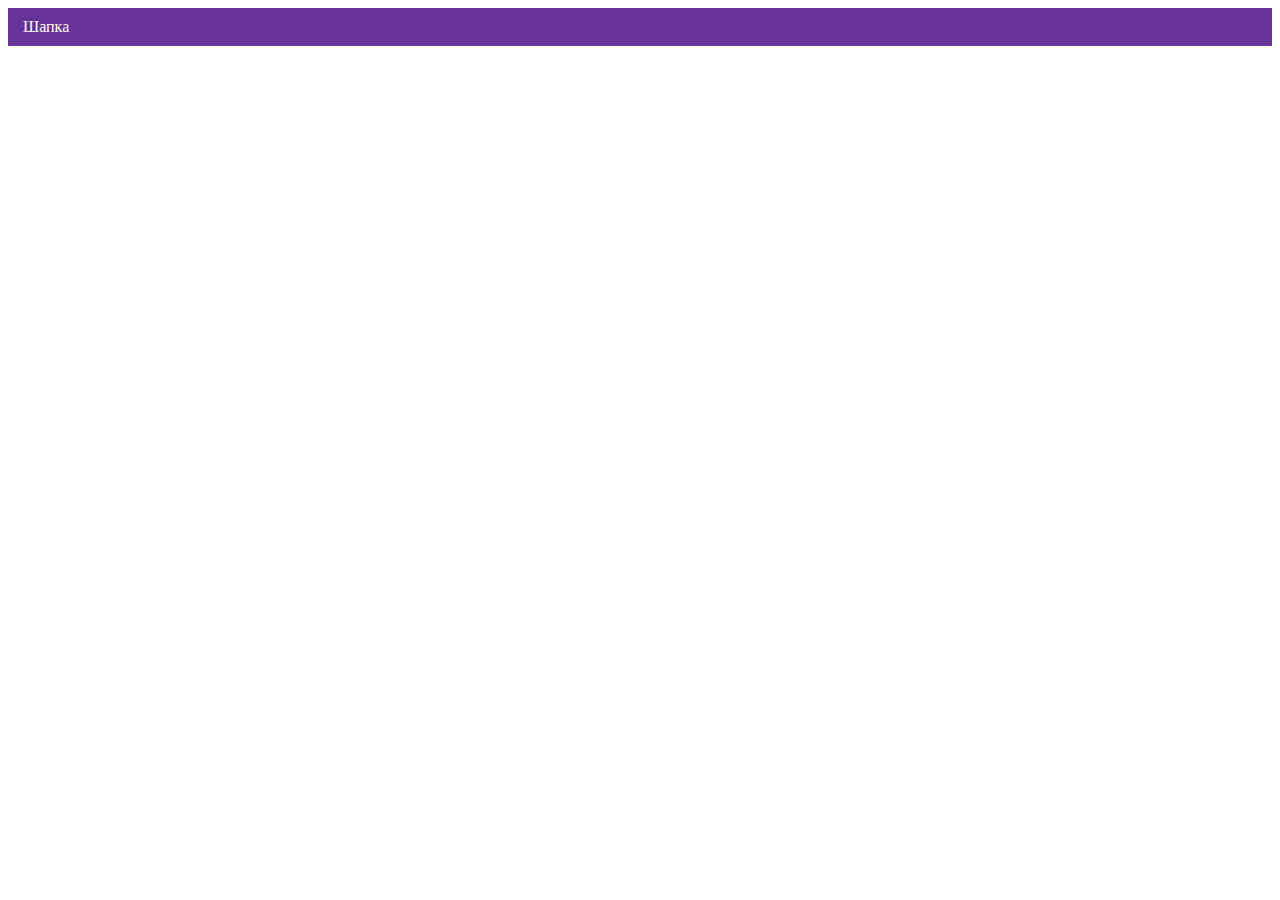
==== index.html @ f2d4b706 "Deploying to gh-pages from @ htmlacademy-adaptive/2558577-cat-energy-32@501cfc424fba551d10714a51630e" ====
<!DOCTYPE html><html class="page" lang="ru"><head><meta charset="UTF-8"><title>Название проекта</title><meta name="viewport" content="width=device-width,initial-scale=1"><link rel="stylesheet" href="styles/styles.css"><script src="scripts/index.js" defer="defer"></script></head><body class="page__body"><header class="header">Шапка</header></body></html>
---- styles/styles.css ----
.header{color:#fff;background-color:#639;padding:10px 15px}
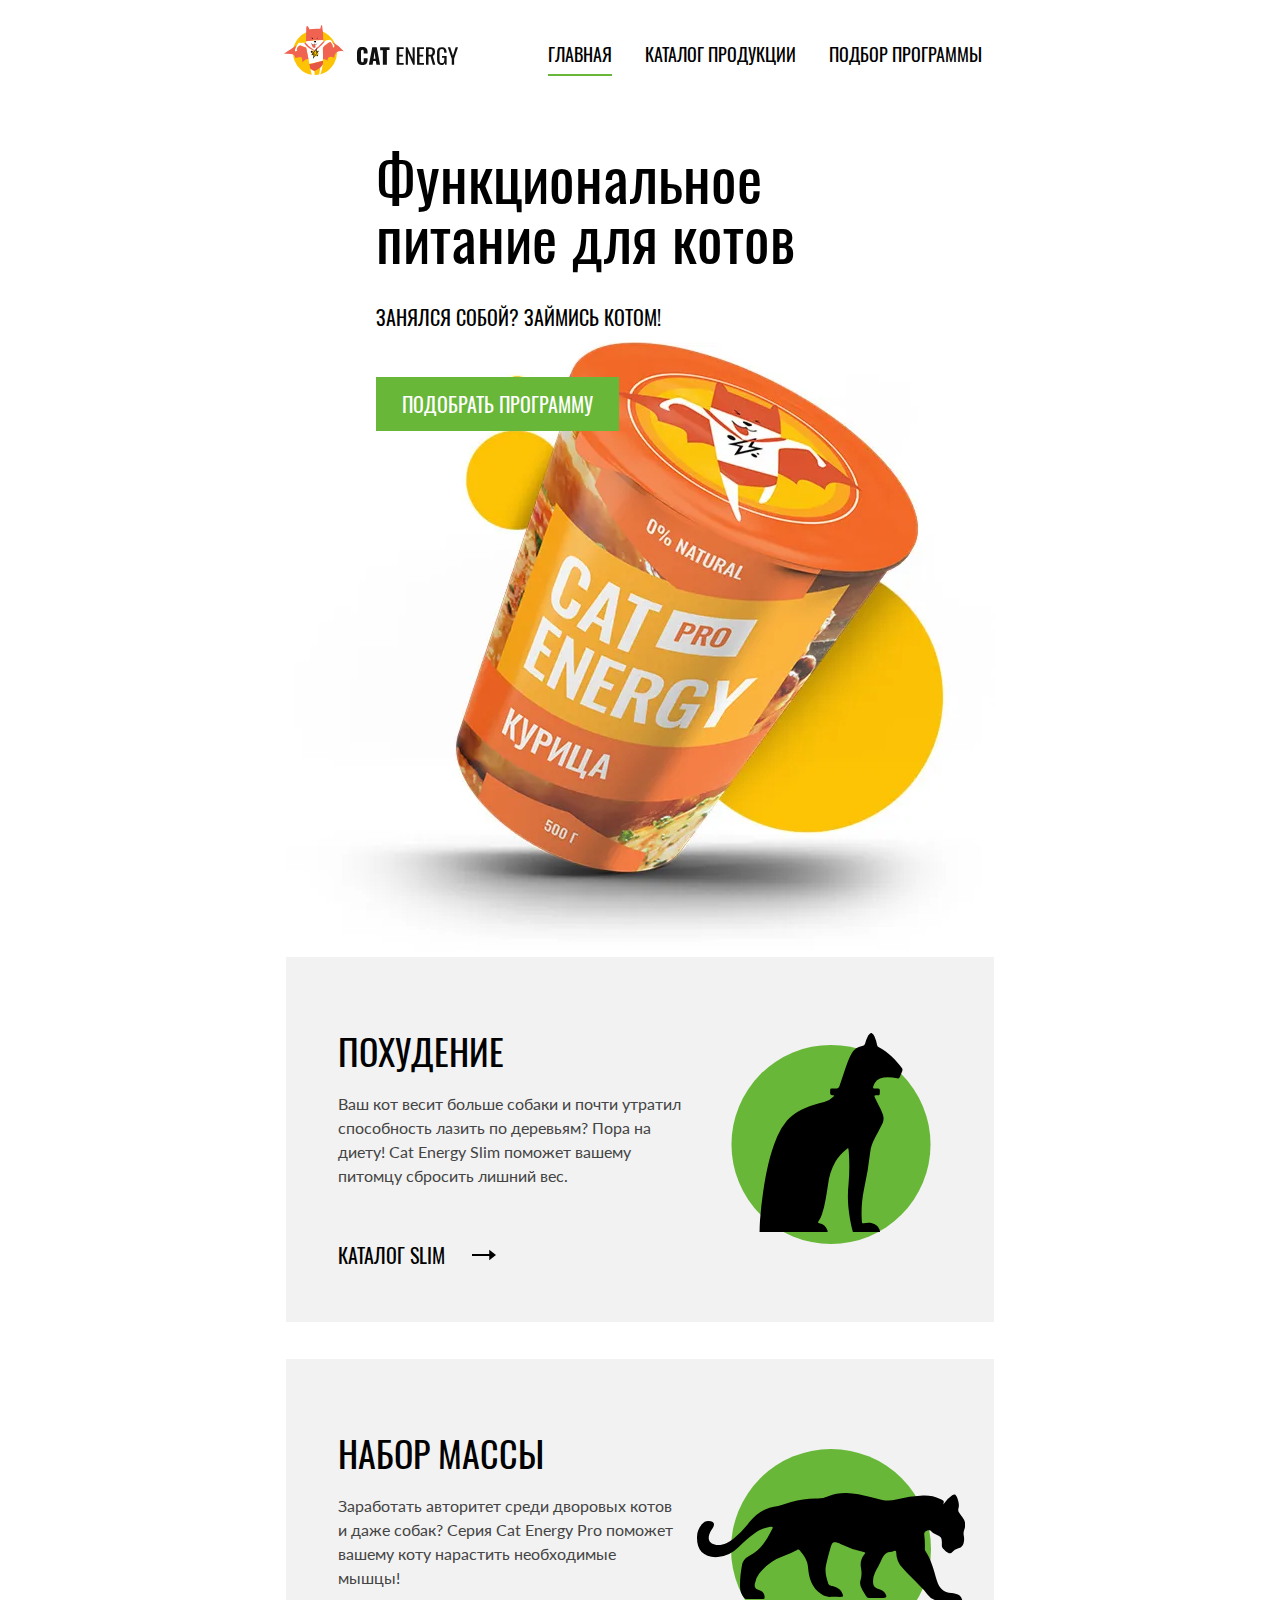
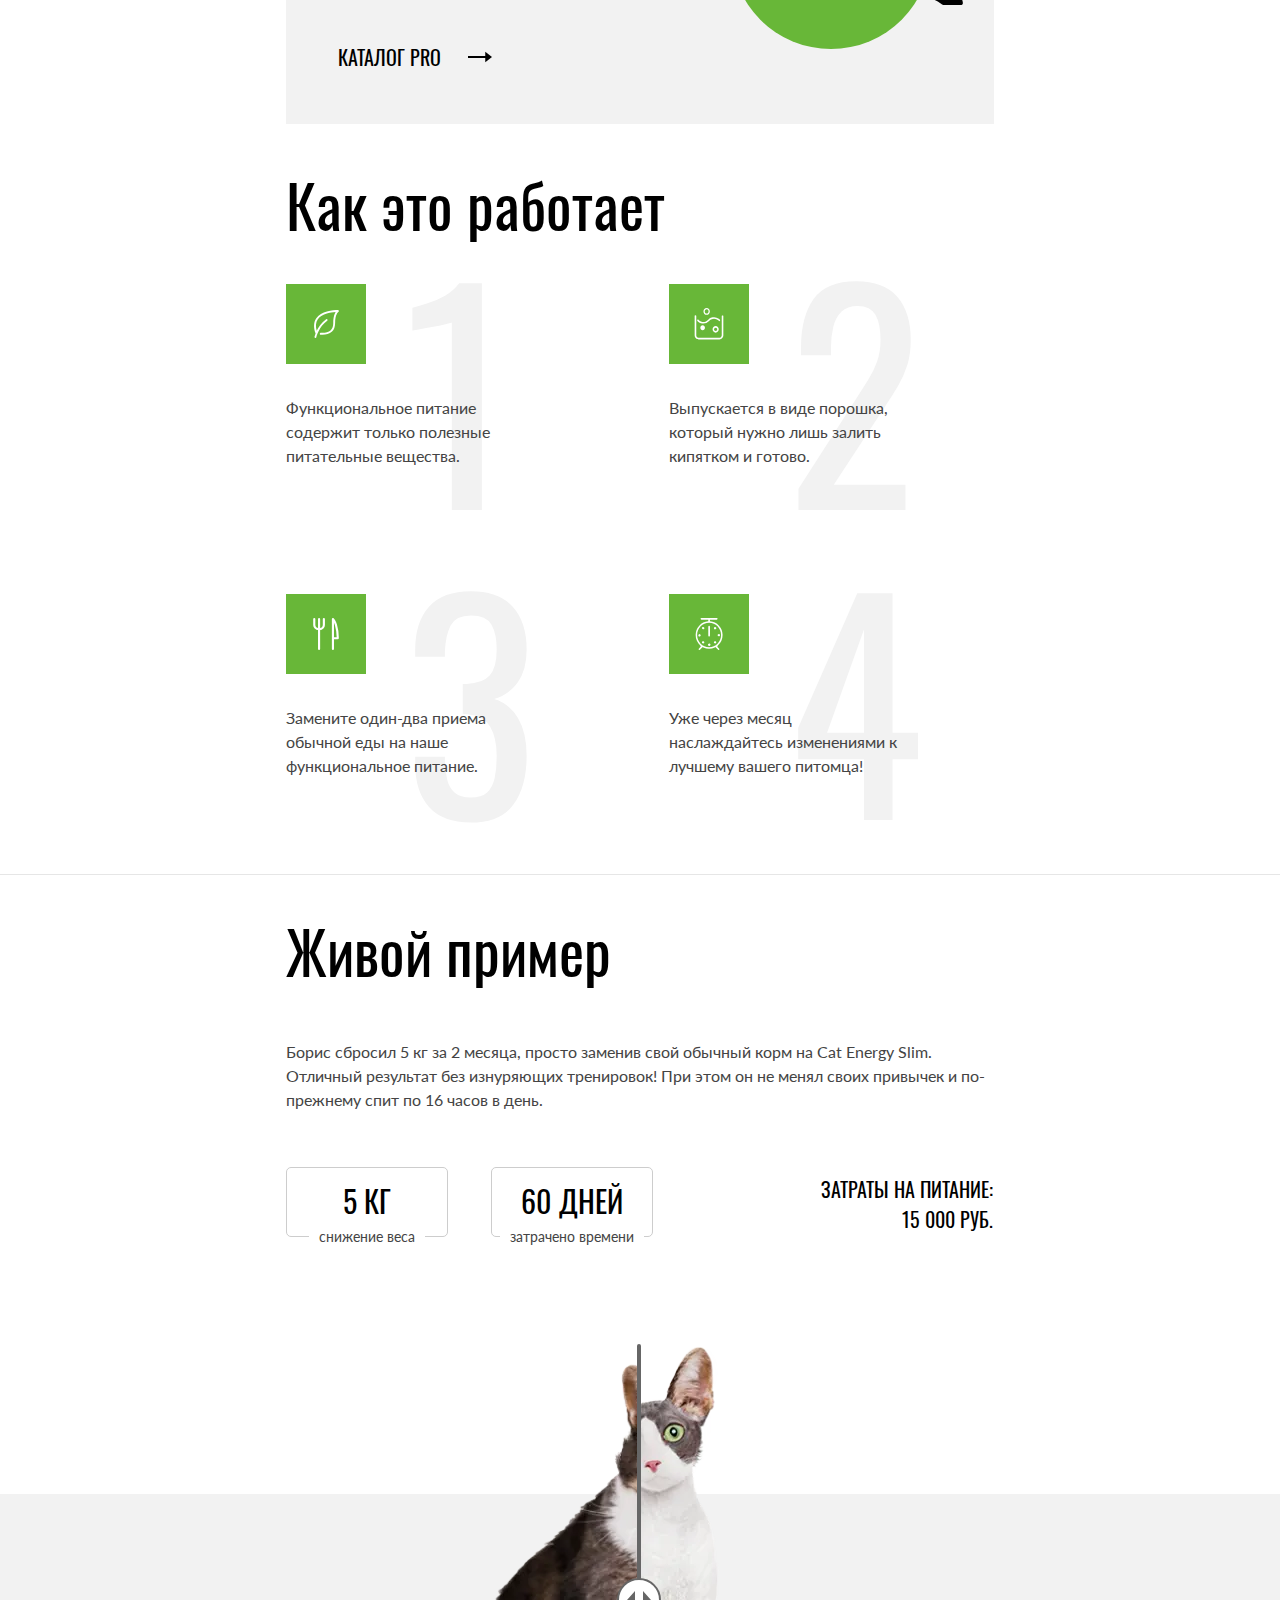
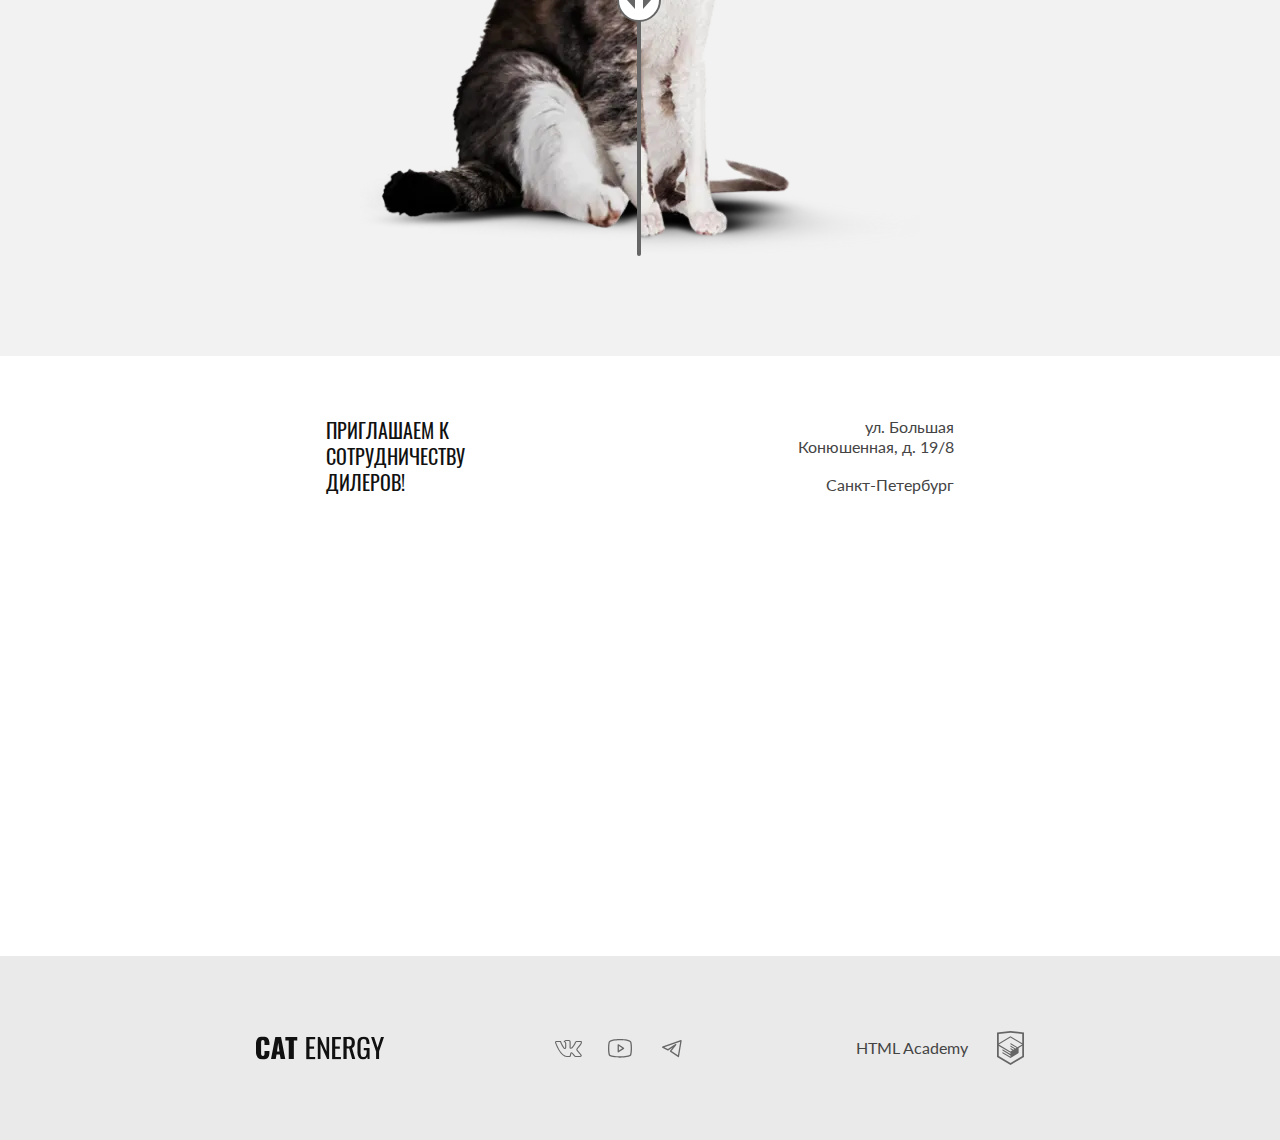
==== commit a4242d03: "Deploying to gh-pages from @ htmlacademy-adaptive/2558577-cat-energy-32@9325c9fb073feae437c8b50fc20b" ====
--- a/index.html
+++ b/index.html
@@ -1 +1 @@
-<!DOCTYPE html><html class="page" lang="ru"><head><meta charset="UTF-8"><title>Название проекта</title><meta name="viewport" content="width=device-width,initial-scale=1"><link rel="stylesheet" href="styles/styles.css"><script src="scripts/index.js" defer="defer"></script></head><body class="page__body"><header class="header">Шапка</header></body></html>+<!DOCTYPE html><html class="page" lang="ru"><head><meta charset="UTF-8"><title>Cat Energy</title><meta name="viewport" content="width=device-width,initial-scale=1"><link rel="icon" href="favicon.ico"><link rel="icon" href="favicons/favicon.svg" type="image/svg+xml"><link rel="apple-touch-icon" href="favicons/favicon-apple.png"><link rel="manifest" href="manifest.webmanifest"><link rel="stylesheet" href="styles/styles.css"><script src="scripts/index.js" defer="defer"></script></head><body class="page__body"><header class="main-header container"><a class="main-header__logo-wrapper" href="index.html"><div class="main-header__logo"><picture><source type="image/svg+xml" media="(min-width: 1440px)" srcset="images/logo-desktop.svg" width="70" height="59"><source type="image/svg+xml" media="(min-width: 768px)" srcset="images/logo-tablet.svg" width="60" height="50"><img class="main-header__logo-image" src="images/logo-mobile.svg" alt="Cat Energy Logo" width="33" height="38"></picture></div><div class="main-header__logo-text-wrapper"><img class="main-header__logo-text" src="images/logo-text.svg" alt="Cat Energy" width="101" height="18"></div></a><nav class="main-nav"><button class="main-nav__toggle" type="button"><span class="visually-hidden">Открыть меню</span></button><ul class="main-nav__list site-list site-list--index"><li class="site-list__item site-list__item--active"><a class="site-list__link" href="index.html">Главная</a></li><li class="site-list__item"><a class="site-list__link" href="catalog.html">Каталог продукции</a></li><li class="site-list__item"><a class="site-list__link" href="#">Подбор программы</a></li></ul></nav></header><main class="main-container"><h1 class="visually-hidden">Магазин "Кэт Энерджи"</h1><section class="hero"><div class="hero__wrapper"><h2 class="hero__title">Функциональное питание для котов</h2><p class="hero__description">Занялся собой? Займись котом!</p><div class="hero__image-wrapper"><picture><source type="image/webp" media="(min-width: 1440px)" srcset="images/hero-desktop@1x.webp, images/hero-desktop@2x.webp 2x" width="552" height="499"><source type="image/webp" media="(min-width: 768px)" srcset="images/hero-tablet@1x.webp, images/hero-tablet@2x.webp 2x" width="709" height="609"><source type="image/webp" srcset="images/hero-mobile@1x.webp, images/hero-mobile@2x.webp 2x" width="280" height="270"><source type="image/png" media="(min-width: 1440px)" srcset="images/hero-desktop@1x.png, images/hero-desktop@2x.png 2x" width="552" height="499"><source type="image/png" media="(min-width: 768px)" srcset="images/hero-tablet@1x.png, images/hero-tablet@2x.png 2x" width="709" height="609"><img class="hero__image" src="images/hero-mobile@1x.png" srcset="images/hero-mobile@2x.png" alt="Cat Energy Can." width="280" height="270"></picture></div><a class="hero__link button button--primary" href="#">Подобрать программу</a></div></section><section class="catalogs"><div class="container"><ul class="catalogs__list"><li class="catalogs__item catalogs__item--slim"><h3 class="catalogs__item-heading">Похудение</h3><p class="catalogs__text">Ваш кот весит больше собаки и почти утратил способность лазить по деревьям? Пора на диету! Cat Energy Slim поможет вашему питомцу сбросить лишний вес.</p><a class="catalogs__link" href="/">Каталог slim</a></li><li class="catalogs__item catalogs__item--pro"><h3 class="catalogs__item-heading">Набор массы</h3><p class="catalogs__text">Заработать авторитет среди дворовых котов и даже собак? Серия Cat Energy Pro поможет вашему коту нарастить необходимые мышцы!</p><a class="catalogs__link" href="/">Каталог pro</a></li></ul></div></section><section class="about container"><h2 class="about__title">Как это работает</h2><ul class="about__list"><li class="about__item about__item--leaf"><p class="about__description">Функциональное питание содержит только полезные питательные вещества.</p></li><li class="about__item about__item--water"><p class="about__description">Выпускается в виде порошка, который нужно лишь залить кипятком и готово.</p></li><li class="about__item about__item--food"><p class="about__description">Замените один-два приема обычной еды на наше функциональное питание.</p></li><li class="about__item about__item--clock"><p class="about__description">Уже через месяц наслаждайтесь изменениями к лучшему вашего питомца!</p></li></ul></section><section class="example"><div class="example__container container"><h2 class="example__heading heading-section">Живой пример</h2><p class="example__description">Борис сбросил 5 кг за 2 месяца, просто заменив свой обычный корм на Cat Energy Slim. Отличный результат без изнуряющих тренировок! При этом он не менял своих привычек и по-прежнему спит по 16 часов в день.</p><dl class="example__list"><div class="example__item"><dt class="example__value">5 кг</dt><dd class="example__params">снижение веса</dd></div><div class="example__item"><dt class="example__value">60 дней</dt><dd class="example__params">затрачено времени</dd></div><div class="example__item example__item--total"><dt class="example__value example__value--total">Затраты на питание:</dt><dd class="example__params example__params--total">15 000 руб.</dd></div></dl><div class="example__slider"><picture><source type="image/webp" media="(min-width: 768px)" srcset="images/example-before-tablet@1x.webp, images/example-before-tablet@2x.webp 2x" width="560" height="512"><source type="image/webp" srcset="images/example-before-mobile@1x.webp, images/example-before-mobile@2x.webp 2x" width="280" height="256"><source type="image/png" media="(min-width: 768px)" srcset="images/example-before-tablet@1x.png, images/example-before-tablet@2x.png 2x" width="560" height="512"><img class="example__slider-image example__slider-image--fat-cat" src="images/example-before-mobile@1x.png" srcset="images/example-before-mobile@2x.png 2x" width="280" height="256" alt="Толстый кот"></picture><picture><source type="image/webp" media="(min-width: 768px)" srcset="images/example-after-tablet@1x.webp, images/example-after-tablet@2x.webp 2x" width="560" height="512"><source type="image/webp" srcset="images/example-after-mobile@1x.webp, images/example-after-mobile@2x.webp 2x" width="280" height="256"><source type="image/png" media="(min-width: 768px)" srcset="images/example-after-tablet@1x.png, images/example-after-tablet@2x.png 2x" width="560" height="512"><img class="example__slider-image example__slider-image--thin-cat" src="images/example-after-mobile@1x.png" srcset="images/example-after-mobile@2x.png 2x" width="280" height="256" alt="Худой кот"></picture><button class="example__slider-control-button" type="button"><span class="visually-hidden">Переключить вид кота</span></button></div></div></section></main><footer class="main-footer"><div class="main-footer__contacts"><div class="main-footer__invitation">Приглашаем к сотрудничеству дилеров!</div><address class="main-footer__address">ул. Большая Конюшенная, д. 19/8 <span class="main-footer__address-footer">Санкт-Петербург</span></address></div><div class="main-footer__map"><script async src="https://api-maps.yandex.ru/services/constructor/1.0/js/?um=constructor%3Af2e64a53cb71bbe4ed83758235fdb5ce880ec3f54eabb59e74f0a3d1312a1f7a&amp;width=100%25&amp;height=100%&amp;lang=ru_RU&amp;scroll=true"></script><noscript><picture><source type="image/webp" media="(min-width: 1440px)" srcset="images/location-desktop@1x.webp, images/location-desktop@2x.webp 2x" width="1440" height="400"><source type="image/webp" media="(min-width: 768px)" srcset="images/location-tablet@1x.webp, images/location-tablet@2x.webp 2x" width="768" height="400"><source type="image/webp" srcset="images/location-mobile@1x.webp, images/location-mobile@2x.webp 2x" width="320" height="362"><source type="image/jpg" media="(min-width: 1440px)" srcset="images/location-desktop@1x.jpg, images/location-desktop@2x.jpg 2x" width="1440" height="400"><source type="image/jpg" media="(min-width: 768px)" srcset="images/location-tablet@1x.jpg, images/location-tablet@2x.jpg 2x" width="768" height="400"><img class="main-footer__map-image" src="images/location-mobile@1x.jpg" srcset="images/location-mobile@2x.jpg 2x" width="320" height="362" alt="Карта с адресом"></picture></noscript></div><div class="main-footer__social social"><div class="social__wrapper"><a class="social__item social__logo-text-wrapper" href="index.html"><img class="social__logo-text" src="images/logo-text.svg" alt="Cat Energy" width="128" height="24"></a><ul class="social__item social__list"><li class="social__list-item"><a class="social__link social__link--vk" href="https://vk.com/htmlacademy"><span class="visually-hidden">vk</span></a></li><li class="social__list-item"><a class="social__link social__link--youtube" href="https://www.youtube.com/user/htmlacademyru"><span class="visually-hidden">youtube</span></a></li><li class="social__list-item"><a class="social__link social__link--telegram" href="https://t.me/htmlacademy"><span class="visually-hidden">telegram</span></a></li></ul><div class="social__item copyright"><a class="copyright__link" href="https://htmlacademy.ru/intensive/adaptive">HTML Academy</a></div></div></div></footer></body></html>--- a/styles/styles.css
+++ b/styles/styles.css
@@ -1 +1 @@
-.header{color:#fff;background-color:#639;padding:10px 15px}+@font-face{font-family:Lato-Regular;font-weight:400;font-style:normal;font-display:swap;src:url(../fonts/lato/Lato-Regular.woff2)format("woff2")}@font-face{font-family:Oswald;font-weight:400;font-style:normal;font-display:swap;src:url(../fonts/oswald/oswaldregular.woff2)format("woff2")}body{color:#000;background-color:#fff;margin:0;font-family:Lato-Regular,Arial,sans-serif;font-size:18px;line-height:27px}h1,h2,h3{font:inherit}a{color:inherit;text-decoration:none}ul{margin:0;padding:0;list-style-type:none}.container{width:280px;margin:0 auto}@media (width>=768px){.container{width:708px}}@media (width>=1440px){.container{width:1220px}}.main-header{background-color:#fff;justify-content:space-between;align-items:center;margin:0 auto;padding:13px 20px 7px;display:flex}@media (width>=768px){.main-header{justify-content:flex-start;padding:25px 34px 0 30px}}@media (width>=1440px){.main-header{z-index:1;background:0 0;padding:55px 110px;position:absolute;left:0;right:0}}.main-header__logo-wrapper{cursor:pointer;justify-content:space-between;align-items:center;width:67%;display:flex}.main-header__logo-wrapper:hover{opacity:.6}.main-header__logo-wrapper:active{opacity:.3}@media (width>=768px){.main-header__logo-wrapper{justify-content:flex-start;width:auto}}.main-header__logo-text-wrapper{height:18px;padding-bottom:10px}@media (width>=768px){.main-header__logo-text-wrapper{margin-left:13px;padding:0}}@media (width>=1440px){.main-header__logo-text-wrapper{margin-left:14px}}.main-nav{text-transform:uppercase;display:flex}@media (width>=768px){.main-nav{margin-left:auto}}.main-nav__list{display:none}@media (width>=768px){.main-nav__list{display:flex}}.main-nav__toggle{cursor:pointer;background-image:url(../icons/stack.svg#menu-show);background-color:unset;border:none;width:24px;height:24px}@media (width>=768px){.main-nav__toggle{display:none}}.main-nav__toggle--close{background-image:url(../icons/stack.svg#menu-hide)}.main-nav__list--open{visibility:visible;opacity:1;height:auto;display:block;position:static}.site-list{color:#000;z-index:2;background-color:#fff;column-gap:33px;width:100%;font-family:Oswald,Arial,sans-serif;position:absolute;top:73px;left:0}@media (width>=768px){.site-list{white-space:nowrap;background-color:unset;align-items:center;gap:13px;display:flex;position:static}}.site-list__item{position:relative}@media (width>=1440px){.site-list--index{color:#fff}}.site-list__item--active{transition:opacity .3s ease-in-out}@media (width>=768px){.site-list__item--active:after{content:"";background-color:#68b738;width:auto;height:2px;display:block;position:absolute;bottom:0;left:10px;right:10px}}@media (width>=1440px){.site-list--index .site-list__item--active:after{background-color:#fff}}.site-list__link{text-align:center;text-transform:uppercase;cursor:pointer;border-top:1px solid #e6e6e6;padding:23px;font-size:20px;line-height:20px;transition:opacity .3s ease-in-out;display:block;position:relative}.site-list__link:hover,.site-list__link:focus-visible{opacity:.6}.site-list__link:active{opacity:.3}@media (width>=768px){.site-list__link{border-top:none;margin:0 10px;padding:10px 0;font-size:18px;line-height:24px}}@media (width>=1440px){.site-list__link{font-size:20px;line-height:30px}}.main-container{flex-direction:column;display:flex}.hero{color:#fff;min-width:100%;font-family:Oswald,Arial,sans-serif;font-weight:400;position:relative}.hero:before{content:"";z-index:-1;background-image:-webkit-linear-gradient(90deg,#68b738,#68b738bf),-webkit-image-set(url(../images/hero-bg-mobile@1x.jpg) 1x type("image/jpeg"),url(../images/hero-bg-mobile@2x.jpg) 2x type("image/jpeg")),-webkit-linear-gradient(bottom left,#3f3e43,#525157);background-image:linear-gradient(90deg,#68b738,#68b738bf),image-set("../images/hero-bg-mobile@1x.jpg" 1x type("image/jpeg"),"../images/hero-bg-mobile@2x.jpg" 2x type("image/jpeg")),linear-gradient(to bottom left,#3f3e43,#525157);background-position:50%;background-repeat:no-repeat;width:100%;height:302px;position:absolute;top:0}@media (width>=768px){.hero{color:#000}.hero:before{display:none}}@media (width>=1440px){.hero:before{background-image:-webkit-linear-gradient(90deg,#68b738,#68b738bf),-webkit-image-set(url(../images/hero-bg-desktop@1x.jpg) 1x type("image/jpeg"),url(../images/hero-bg-desktop@2x.jpg) 2x type("image/jpeg")),-webkit-linear-gradient(bottom left,#3f3e43,#525157);background-image:linear-gradient(90deg,#68b738,#68b738bf),image-set("../images/hero-bg-desktop@1x.jpg" 1x type("image/jpeg"),"../images/hero-bg-desktop@2x.jpg" 2x type("image/jpeg")),linear-gradient(to bottom left,#3f3e43,#525157);background-position:100%;width:50%;height:100%;display:block;right:0}}.hero__wrapper{flex-direction:column;align-items:center;width:320px;margin:0 auto;display:flex;position:relative}@media (width>=768px){.hero__wrapper{width:528px;min-height:875px}}@media (width>=1440px){.hero__wrapper{align-items:flex-start;width:1060px;min-height:551px;margin-top:143px}}.hero__title{text-align:center;margin:27px auto 0;font-size:36px;line-height:36px}@media (width>=768px){.hero__title{text-align:start;margin-top:65px;font-size:60px;line-height:60px}}@media (width>=1440px){.hero__title{max-width:50%;margin:81px 0 0}}.hero__description{text-transform:uppercase;margin:25px auto 0;font-size:14px;line-height:14px}@media (width>=768px){.hero__description{margin-top:40px;margin-left:0;font-size:20px;line-height:20px}}.hero__image-wrapper{margin:29px 0 0;position:relative}@media (width>=768px){.hero__image-wrapper{z-index:-1;position:absolute;bottom:0}}@media (width>=1440px){.hero__image-wrapper{margin-right:141px;top:0;right:0}}.hero__link{text-align:center;width:280px;padding:10px 0}@media (width>=768px){.hero__link{width:auto;margin:50px auto 0 0;padding:14px 26px}}.catalogs{padding-top:20px}@media (width>=768px){.catalogs{margin:0;padding:0}}.catalogs__item{background-color:#f2f2f2;grid-template-columns:70px 1fr;gap:22px 0;padding:21px 20px;display:grid}.catalogs__item:before{content:"";background-position:50%;background-repeat:no-repeat;background-size:contain;width:67px;height:54px;margin-left:-8px;display:block}@media (width>=768px){.catalogs__item{grid-template-rows:repeat(3,auto);grid-template-columns:1fr 240px;gap:16px 10px;padding:76px 63px 52px 52px}.catalogs__item:before{grid-area:1/2/-1/3;justify-self:end;width:200px;height:211px}}@media (width>=1440px){.catalogs__item{grid-template-columns:152px 1fr;gap:10px;max-width:570px;min-height:374px;padding:47px 52px 55px}.catalogs__item:not(:last-child){margin-bottom:0}.catalogs__item:before{grid-area:auto;justify-self:flex-start;width:100px;height:106px;margin-top:-6px;margin-left:1px}}.catalogs__item--slim:before{background-image:url(../icons/stack.svg#cat-slim)}.catalogs__item--pro:before{background-image:url(../icons/stack.svg#cat-pro);margin-left:-8px}@media (width>=768px){.catalogs__item--pro:before{width:268px;height:200px;margin-top:14px;margin-left:0;margin-right:-34px}}@media (width>=1440px){.catalogs__item--pro:before{width:134px;height:100px;margin-top:0;margin-left:-19px;margin-right:0}}.catalogs__item-heading{color:#000;text-transform:uppercase;align-self:center;margin:0;font-family:Oswald,Arial,sans-serif;font-size:24px;font-weight:400;line-height:37px}@media (width>=768px){.catalogs__item-heading{font-size:36px;line-height:36px}}.catalogs__text{color:#444;grid-column:1/-1;margin:0;font-family:Lato-Regular,Arial,sans-serif;font-size:14px;font-weight:400;line-height:18px}@media (width>=768px){.catalogs__text{grid-area:unset;padding-top:7px;padding-bottom:2px;font-size:16px;line-height:24px}}@media (width>=1440px){.catalogs__text{grid-column:1/-1;padding-top:26px}}.catalogs__link{color:#000;text-transform:uppercase;border-top:1px solid #d9d9d9;grid-column:1/-1;align-items:center;width:100%;padding-top:19px;font-family:Oswald,Arial,sans-serif;font-size:16px;font-weight:400;line-height:16px;display:flex}.catalogs__link:active{opacity:.5}.catalogs__link:after{content:"";transform-origin:0;background-image:url(../icons/stack.svg#arrow);width:24px;height:12px;margin-left:15px;transition:transform .3s linear}.catalogs__link:is(:hover,:active,:focus-visible,:focus):after{transform:scaleX(1.35)}@media (width>=768px){.catalogs__link{grid-area:unset;border-top:none;justify-self:start;padding-top:34px;font-size:20px;line-height:30px}.catalogs__link:after{margin-left:27px}}@media (width>=1440px){.catalogs__link{grid-column:1/-1;padding-top:14px}}.catalogs__list{flex-direction:column;gap:21px;margin:0;padding:0 0 20px;list-style:none;display:flex}@media (width>=768px){.catalogs__list{gap:37px;padding:0 0 50px}}@media (width>=1440px){.catalogs__list{flex-direction:row;gap:80px;padding:82px 0 71px}}.about{padding:0 20px 40px}@media (width>=768px){.about{padding:0 30px}}@media (width>=1440px){.about{padding:0}}.about__title{margin-top:0;font-family:Oswald,Arial,sans-serif;font-size:36px;line-height:40px}@media (width>=768px){.about__title{font-size:60px;line-height:60px}}.about__item{color:#444;counter-increment:counter 1;align-items:center;margin-left:0;font-size:14px;line-height:18px;display:flex;position:relative}.about__item:before{content:"";background-color:#68b738;background-position:50%;background-repeat:no-repeat;background-size:30px 32px;min-width:60px;height:60px;margin-right:20px;display:inline-block}@media (width>=768px){.about__item:before{width:80px;height:80px}.about__item{flex-direction:column;align-items:flex-start;gap:31px;width:230px;min-height:280px;font-size:16px;line-height:24px}.about__item:after{color:#f2f2f2;content:counter(counter);z-index:-1;font-family:Oswald,Arial,sans-serif;font-size:280px;font-weight:400;line-height:280px;position:absolute;top:-40px;bottom:0;left:118px}}.about__item--leaf:before{background-image:url(../icons/stack.svg#leaf)}.about__item--water:before{background-image:url(../icons/stack.svg#water)}.about__item--clock:before{background-image:url(../icons/stack.svg#clock)}.about__item--food:before{background-image:url(../icons/stack.svg#food)}.about__list{flex-direction:column;gap:20px;display:flex}@media (width>=768px){.about__list{flex-flow:wrap;align-items:stretch;gap:30px 153px}}@media (width>=1440px){.about__list{gap:93px}}.about__description{margin:1px 0}.example{background-color:#eaeaea}@media (width>=768px){.example{background-color:#0000;border-top:1px solid #e6e6e6}}@media (width>=1440px){.example{border-top:none}}.example__container{grid-template-columns:1fr 280px 1fr;padding:25px 0 40px;display:grid}@media (width>=768px){.example__container{background:linear-gradient(0deg,#f2f2f2 462px,#fff 462px);grid-template-columns:1fr 708px 1fr;width:100%;padding:45px 0 100px}}@media (width>=1440px){.example__container{grid-template-rows:repeat(3,auto);grid-template-columns:1fr 433px 787px 1fr;margin-bottom:0;padding:0}}.example__heading{grid-area:1/2/2/3;margin:0 0 39px;font-family:Oswald,Arial,sans-serif;font-size:36px;line-height:40px}@media (width>=768px){.example__heading{margin:0 0 60px;font-size:60px;line-height:60px}}@media (width>=1440px){.example__heading{padding-top:72px;padding-bottom:85px}}.example__list{flex-wrap:wrap;grid-column:2/3;justify-content:center;gap:20px 32px;margin:0;padding-bottom:20px;display:flex}@media (width>=768px){.example__list{justify-content:start;gap:43px;padding-bottom:100px}}@media (width>=1440px){.example__list{gap:55px 43px;padding-top:70px;padding-bottom:75px}}.example__item{flex-direction:column;flex-basis:124px;display:flex}@media (width>=768px){.example__item{flex-basis:162px}}.example__description{color:#444;grid-column:2/3;width:100%;margin:0 0 20px;font-family:Lato-Regular,Arial,sans-serif;font-size:14px;font-weight:400;line-height:18px}@media (width>=768px){.example__description{margin:0 0 55px;font-size:16px;line-height:24px}}@media (width>=1440px){.example__description{margin:0}}.example__value{color:#000;text-transform:uppercase;text-align:center;border:1px solid #cdcdcd;border-radius:5px;padding:15px 14px 14px;font-family:Oswald,Arial,sans-serif;font-size:24px;font-weight:400;line-height:24px}@media (width>=768px){.example__value{padding:14px 14px 17px;font-size:30px;line-height:37px}}.example__params{color:#444;text-align:center;background-color:#eaeaea;align-self:center;margin:-.7em 19px 0;padding:0 10px;font-family:Lato-Regular,Arial,sans-serif;font-size:12px;font-weight:400;line-height:12px;display:block}@media (width>=768px){.example__params{background-color:#fff;margin:-.5em 8px 0;font-size:14px;line-height:14px}}@media (width>=1440px){.example__params{background:linear-gradient(0deg,#f2f2f2 462px,#fff 462px)}}.example__item--total{flex-flow:row;flex-basis:auto;justify-content:center;gap:.3em;width:100%;display:flex}@media (width>=768px){.example__item--total{text-align:right;flex-direction:column;flex-basis:290px;gap:13px;width:auto;margin-left:auto;margin-right:1px}}@media (width>=1440px){.example__item--total{flex-direction:row;flex-basis:357px;justify-content:space-between;align-items:center;margin-left:0}}.example__value--total{color:#000;border:none;padding:0;font-family:Oswald,Arial,sans-serif;font-size:14px;font-weight:400;line-height:20px}@media (width>=768px){.example__value--total{text-align:end;font-size:20px;line-height:14px}}.example__params--total{color:#000;text-transform:uppercase;align-self:auto;margin:0;padding:0;font-family:Oswald,Arial,sans-serif;font-size:14px;font-weight:400;line-height:20px}@media (width>=768px){.example__params--total{text-align:end;font-size:20px;line-height:20px}}@media (width>=1440px){.example__params--total{margin-right:30px}}.example__slider-control-button{cursor:pointer;background-color:#666;border:none;border-radius:2px;width:4px;height:100%;padding:0;transition:background-color .3s ease-in-out;display:block;position:absolute;left:49%}.example__slider-control-button:before{content:"";background-color:#fff;border:2px solid #666;border-radius:50%;width:40px;height:40px;transition:border-color .3s ease-in-out;display:block;position:absolute;top:50%;left:50%;transform:translate(-50%,-50%)}.example__slider-control-button:after{content:"";background-color:#666;width:24px;height:18px;transition:background-color .3s ease-in-out;display:block;position:absolute;top:50%;left:50%;transform:translate(-50%,-50%);-webkit-mask-image:url(../icons/stack.svg#controls);mask-image:url(../icons/stack.svg#controls);-webkit-mask-position:50%;mask-position:50%;-webkit-mask-size:contain;mask-size:contain;-webkit-mask-repeat:no-repeat;mask-repeat:no-repeat}.example__slider-control-button:is(:hover,:focus-visible,:focus){background-color:#68b738}.example__slider-control-button:active{opacity:.6}.example__slider-control-button:is(:hover,:focus-visible,:focus):before{border-color:#68b738}.example__slider-control-button:is(:hover,:focus-visible,:focus):after{background-color:#68b738}@media (width>=768px){.example__slider-control-button{left:49.5%}}.example__slider{grid-column:2/3;justify-self:center;justify-items:center;width:280px;height:256px;display:flex;position:relative}@media (width>=768px){.example__slider{width:560px;height:512px}}@media (width>=1440px){.example__slider{grid-area:1/3/-1/4;justify-self:right;margin-top:73px}}.example__slider-image{object-fit:cover;height:100%;display:block;overflow:hidden}.example__slider-image--fat-cat{object-position:left;width:100%}.example__slider-image--thin-cat{object-position:right;width:100%}.main-footer{background-color:#fff;width:100%;position:relative}.main-footer__contacts{justify-content:space-between;width:280px;margin:0 auto;padding:26px 20px;display:flex}@media (width>=768px){.main-footer__contacts{width:628px;padding:61px 70px}}@media (width>=1440px){.main-footer__contacts{background-color:#fff;width:405px;margin-right:45px;position:absolute;top:95px;right:50%}}.main-footer--catalog-page{background-color:#eaeaea}@media (width>=1440px){.main-footer--catalog-page{background-color:#fff}}.main-footer--grey{background-color:#f2f2f2}.main-footer__invitation{color:#111;text-transform:uppercase;flex:1;font-family:Oswald,Arial,sans-serif;font-size:16px;line-height:20px}@media (width>=768px){.main-footer__invitation{max-width:163px;font-size:20px;line-height:26px}}.main-footer__address{color:#444;flex-direction:column;flex:1;justify-content:space-between;font-size:14px;font-style:normal;line-height:20px;display:flex}@media (width>=768px){.main-footer__address{text-align:end;max-width:157px;font-size:16px}}@media (width>=1440px){.main-footer__address{text-align:start}}.main-footer__map{height:362px;overflow:hidden}@media (width>=768px){.main-footer__map{height:400px}}.main-footer__map-image{object-fit:cover;width:100%}.social{background-color:#eaeaea}.social__wrapper{flex-direction:column;align-items:center;max-width:320px;margin:0 auto;padding:20px 0;display:flex}@media (width>=768px){.social__wrapper{flex-direction:row;justify-content:space-between;max-width:768px;padding:55px 30px}}@media (width>=1440px){.social__wrapper{max-width:1220px;padding:66px 0}}.social__item{border-bottom:1px solid #d9d9d9;justify-content:center;width:280px;margin:0 20px;padding:20px 0;display:flex}.social__item:last-child{border-bottom:none}@media (width>=768px){.social__item{border-bottom:none;width:auto;margin:0}}.social__logo-text-wrapper:hover{opacity:.6}.social__logo-text-wrapper:active{opacity:.3}.social__list{flex-wrap:wrap;gap:20px 24px}.social__link{background-color:#666;width:28px;height:22px;display:block;-webkit-mask-position:50%;mask-position:50%;-webkit-mask-size:contain;mask-size:contain;-webkit-mask-repeat:no-repeat;mask-repeat:no-repeat}.social__link:hover{background-color:#68b738}.social__link:active{opacity:.3}.social__link--vk{-webkit-mask-image:url(../icons/stack.svg#vk);mask-image:url(../icons/stack.svg#vk)}.social__link--youtube{-webkit-mask-image:url(../icons/stack.svg#youtube);mask-image:url(../icons/stack.svg#youtube)}.social__link--telegram{-webkit-mask-image:url(../icons/stack.svg#telegram);mask-image:url(../icons/stack.svg#telegram)}.copyright__link{color:#444;justify-content:space-between;align-items:center;width:100%;font-size:16px;line-height:20px;display:flex}@media (width>=768px){.copyright__link{width:168px}}.copyright__link:after{content:"";background-color:#666;width:27px;height:34px;display:block;-webkit-mask-image:url(../icons/stack.svg#html-academy);mask-image:url(../icons/stack.svg#html-academy);-webkit-mask-position:50%;mask-position:50%;-webkit-mask-size:contain;mask-size:contain;-webkit-mask-repeat:no-repeat;mask-repeat:no-repeat}.copyright__link:hover:after{background-color:#68b738}.copyright__link:active{opacity:.3}.catalog{border-top:1px solid #d9d9d9;min-width:100%}@media (width>=768px){.catalog{border:none}}@media (width>=1440px){.catalog{margin-top:143px}}.catalog__title{color:#000;margin:27px auto 41px;font-family:Oswald,Arial,sans-serif;font-size:36px;line-height:36px}@media (width>=768px){.catalog__title{font-size:60px;line-height:60px}}.catalog__list{display:grid}@media (width>=768px){.catalog__list{grid-template-columns:repeat(2,324px);grid-auto-rows:511px;gap:60px;width:708px;margin:0 auto}}@media (width>=1440px){.catalog__list{grid-template-columns:repeat(4,243px);gap:80px;width:1220px;margin-top:84px}}.catalog__item{border-top:1px solid #ebebeb;position:relative}@media (width>=768px){.catalog__item{border:none;padding:0 37px 40px}.catalog__item:before{content:"";z-index:-1;background-color:#f2f2f2;width:100%;height:calc(100% - 81px);position:absolute;bottom:0;left:0}}.catalog__item-wrapper{grid-template-rows:repeat(3,auto);grid-template-columns:repeat(2,50%);width:280px;margin:0 auto;padding:24px 0 21px;display:grid}@media (width>=768px){.catalog__item-wrapper{grid-template-rows:242px 1fr auto;grid-template-columns:1fr;width:100%;height:100%;padding:0}}.catalog__item-image{grid-row:1/-2;margin:10px auto}@media (width>=768px){.catalog__item-image{grid-row:1/2;margin:auto}}.catalog__item-title{text-transform:uppercase;color:#222;width:80px;margin:0;font-family:Oswald,Arial,sans-serif;font-size:16px;font-weight:400;line-height:20px}@media (width>=768px){.catalog__item-title{text-align:center;width:140px;margin:0 auto;font-size:20px;line-height:24px}}.catalog__item-param-list{color:#444;grid-template-columns:repeat(2,50%);grid-auto-rows:16px;margin:0;font-size:12px;line-height:16px;display:grid}@media (width>=768px){.catalog__item-param-list{grid-auto-rows:25px;row-gap:5px;font-size:16px;line-height:20px}.catalog__item-param{border-bottom:1px solid #cdcdcd;padding-bottom:5px}}.catalog__item-value{text-align:end;margin:0}@media (width>=768px){.catalog__item-value{border-bottom:1px solid #cdcdcd;padding-bottom:5px}}.catalog__item-button{grid-column:1/-1;margin-top:17px;padding:10px 0}@media (width>=768px){.catalog__item-button{margin-top:32px;font-size:16px;line-height:20px}}.item-more{border-bottom:1px solid #ebebeb;flex-direction:column;align-items:center;padding:25px 0;display:flex}.item-more:before{content:"";background-color:#fff;background-image:url(../icons/stack.svg#plus);background-position:50%;background-repeat:no-repeat;background-size:contain;width:30px;height:30px;display:block;position:relative}@media (width>=768px){.item-more{border:2px solid #f2f2f2;margin-top:81px;padding:50px 37px 40px}.item-more:before{width:60px;height:60px}}.item-more__wrapper{text-align:center;flex-direction:column;flex:1;align-items:center;display:flex}.item-more__title{color:#111;margin:23px auto 0;font-family:Oswald,Arial,sans-serif;font-size:16px;line-height:20px}@media (width>=768px){.item-more__title{width:170px;margin-top:50px;font-size:20px;line-height:24px}}.item-more__description{color:#444;margin:8px auto 0;font-size:12px;line-height:16px}@media (width>=768px){.item-more__description{width:170px;margin-top:23px;font-size:16px;line-height:18px}}.item-more__button{width:280px;margin-top:21px;padding:10px 0}@media (width>=768px){.item-more__button{width:250px;margin-top:auto;font-size:16px;line-height:20px}}@media (width>=1440px){.item-more__button{width:169px}}.additional-products__title{margin-top:25px}@media (width>=768px){.additional-products__title{margin-top:74px}}@media (width>=1440px){.additional-products__title{margin-top:71px}.additional-products__wrapper{justify-content:space-between;margin-top:80px;display:flex}}.product-list{border-top:1px solid #cdcdcd;flex-direction:column;margin-top:36px;display:flex}@media (width>=768px){.product-list{border:1px solid #cdcdcd;margin-top:80px}}@media (width>=1440px){.product-list{border-bottom:none;border-left:none;border-right:none;margin-top:0}}.product-list__item{border-bottom:1px solid #cdcdcd;flex-direction:column;display:flex}@media (width>=768px){.product-list__item{flex-flow:wrap;justify-content:space-between;padding:26px 38px 28px}}@media (width>=1440px){.product-list__item{flex-wrap:nowrap;justify-content:flex-end;align-items:center;padding:15px 0 16px}}.product-list__item-title{color:#222;text-transform:uppercase;margin:13px 0 0;font-family:Oswald,Arial,sans-serif;font-size:16px;line-height:16px}@media (width>=768px){.product-list__item-title{font-size:20px;line-height:20px}}@media (width>=1440px){.product-list__item-title{margin:0 auto 0 0}}.product-list__item-param-list{color:#444;justify-content:space-between;margin:13px 0 0;font-size:14px;line-height:14px;display:flex}@media (width>=768px){.product-list__item-param-list{font-size:16px;line-height:20px}}@media (width>=1440px){.product-list__item-param-list{width:285px;margin:0 40px 0 0}}.product-list__item-price{margin:0}@media (width>=768px){.product-list__item-price{text-align:end;width:87px}}.product-list__item-button{width:100%;margin:15px 0 19px;padding:10px 0}@media (width>=768px){.product-list__item-button{margin:22px 0 0;font-size:16px;line-height:20px}}@media (width>=1440px){.product-list__item-button{width:244px;margin:0}}.order-gift{text-align:center;background-image:-webkit-linear-gradient(#68b738d9,#68b738d9),-webkit-image-set(url(../images/gift-bg-mobile@1x.jpg) 1x type("image/jpeg"),url(../images/gift-bg-mobile@2x.jpg) 2x type("image/jpeg"));background-image:linear-gradient(#68b738d9,#68b738d9),image-set("../images/gift-bg-mobile@1x.jpg" 1x type("image/jpeg"),"../images/gift-bg-mobile@2x.jpg" 2x type("image/jpeg"));background-repeat:no-repeat;flex-direction:column;align-items:center;height:290px;margin-top:35px;display:flex}@media (width>=768px){.order-gift{text-align:left;background-image:-webkit-linear-gradient(#68b738d9,#68b738d9),-webkit-image-set(url(../images/gift-bg-tablet@1x.jpg) 1x type("image/jpeg"),url(../images/gift-bg-tablet@2x.jpg) 2x type("image/jpeg"));background-image:linear-gradient(#68b738d9,#68b738d9),image-set("../images/gift-bg-tablet@1x.jpg" 1x type("image/jpeg"),"../images/gift-bg-tablet@2x.jpg" 2x type("image/jpeg"));flex-direction:row;height:200px;margin-top:70px}}@media (width>=1440px){.order-gift{text-align:center;background-image:-webkit-linear-gradient(#68b738d9,#68b738d9),-webkit-image-set(url(../images/gift-bg-desktop@1x.jpg) 1x type("image/jpeg"),url(../images/gift-bg-desktop@2x.jpg) 2x type("image/jpeg"));background-image:linear-gradient(#68b738d9,#68b738d9),image-set("../images/gift-bg-desktop@1x.jpg" 1x type("image/jpeg"),"../images/gift-bg-desktop@2x.jpg" 2x type("image/jpeg"));flex-direction:column;width:245px;height:288px;margin-top:0}}.order-gift:before{content:"";background-image:url(../icons/stack.svg#gift);background-position:50%;background-repeat:no-repeat;background-size:contain;width:78px;height:80px;margin-top:59px;display:block}@media (width>=768px){.order-gift:before{width:80px;height:82px;margin-bottom:auto;margin-left:108px}}@media (width>=1440px){.order-gift:before{margin-top:56px;margin-left:auto;margin-right:auto}}.order-gift__description{color:#fff;width:161px;margin-top:auto;margin-bottom:43px;font-size:16px;line-height:20px}@media (width>=768px){.order-gift__description{margin-bottom:auto;margin-left:264px}}@media (width>=1440px){.order-gift__description{margin:auto 43px auto auto}}.promo__title{margin-top:40px}@media (width>=768px){.promo__title{margin-top:80px}}@media (width>=1440px){.promo__title{margin-top:96px}}.promo__form-title{text-align:center;margin:32px auto 0;font-family:Oswald,Arial,sans-serif;font-size:16px;line-height:24px}@media (width>=768px){.promo__form-title{width:600px;font-size:24px;line-height:32px}}@media (width>=1440px){.promo__form-title{width:auto;margin-top:72px}}.form{flex-direction:column;row-gap:16px;margin-top:24px;margin-bottom:40px;font-family:Oswald,Arial,sans-serif;display:flex}@media (width>=768px){.form{flex-direction:row;width:752px;margin-bottom:104px}}.form__label{flex:1}.form__input{color:#444;box-sizing:border-box;border:1px solid #e7e7e7;outline:none;flex-shrink:1;width:100%;height:56px;padding:18px 13px 13px}.form__input::placeholder{text-transform:uppercase;font-family:Oswald,Arial,sans-serif;font-size:20px;line-height:29px}.form__input:hover{border-color:#cdcdcd}.form__input:focus{border:2px solid #444}.form__button{padding:15px 0}@media (width>=768px){.form__button{width:256px}}.button{text-transform:uppercase;cursor:pointer;border:none;font-family:Oswald,Arial,sans-serif;font-size:16px;line-height:20px}@media (width>=768px){.button{font-size:20px;line-height:26px}}.button--primary{color:#fff;background-color:#68b738}.button--primary:hover{background-color:#5eaa2f}.button--primary:active{color:#ffffff4d}.button--secondary{color:#444;background-color:#eaeaea}.button--secondary:hover{background-color:#ebebeb}.visually-hidden{clip:rect(0 0 0 0);border:0;width:1px;height:1px;margin:-1px;padding:0;position:absolute;overflow:hidden}.section-title{min-width:100%;height:24px;position:relative}.section-title:before{content:"";z-index:-1;background-color:#68b738;width:100%;height:2px;position:absolute;top:50%}.section-title__wrapper{width:320px;margin:0 auto}@media (width>=768px){.section-title__wrapper{width:708px}}@media (width>=1440px){.section-title__wrapper{width:1220px}}.section-title__title{background-color:#fff;margin:0 auto;padding:0 40px 0 20px;font-family:Oswald,Arial,sans-serif;font-size:24px;line-height:24px;display:inline-block}@media (width>=768px){.section-title__title{padding:0 20px 0 40px;font-size:32px;line-height:32px}}@media (width>=1440px){.section-title__title{padding:0 40px;font-size:40px;line-height:40px}}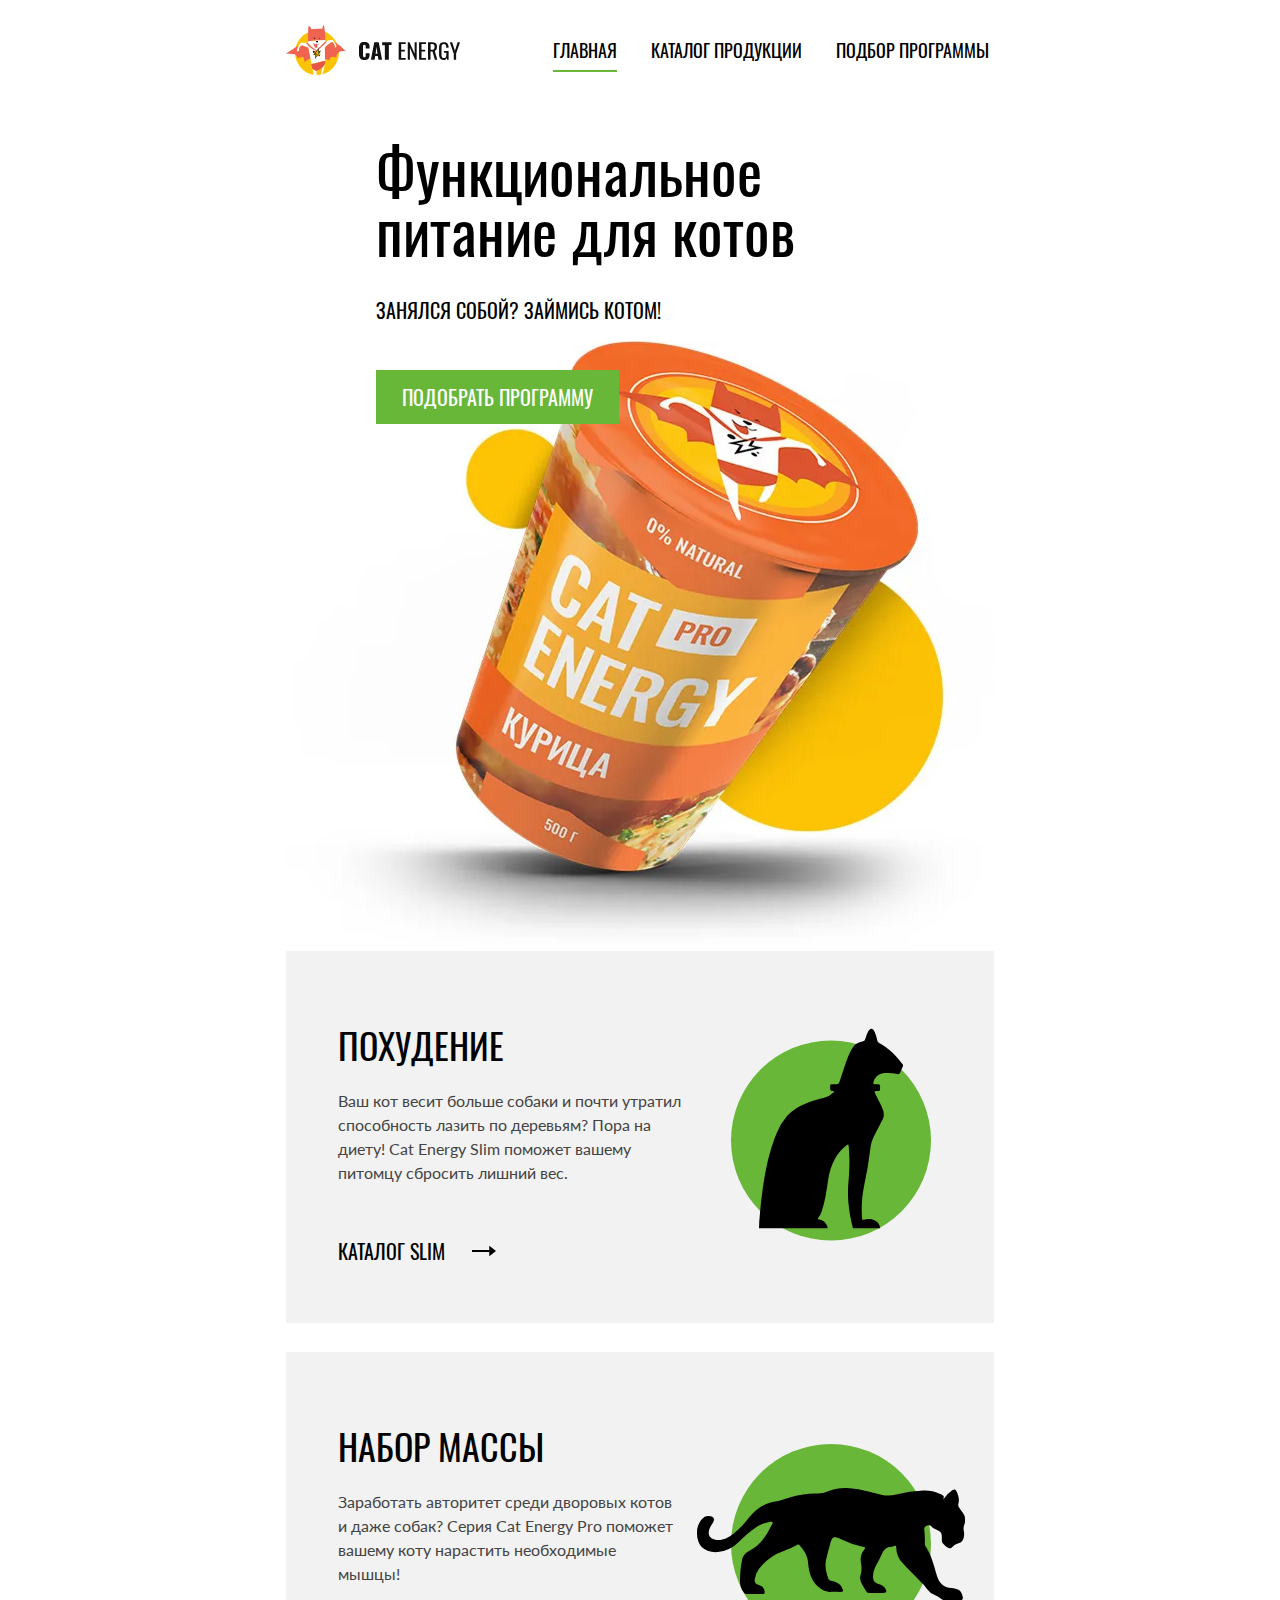
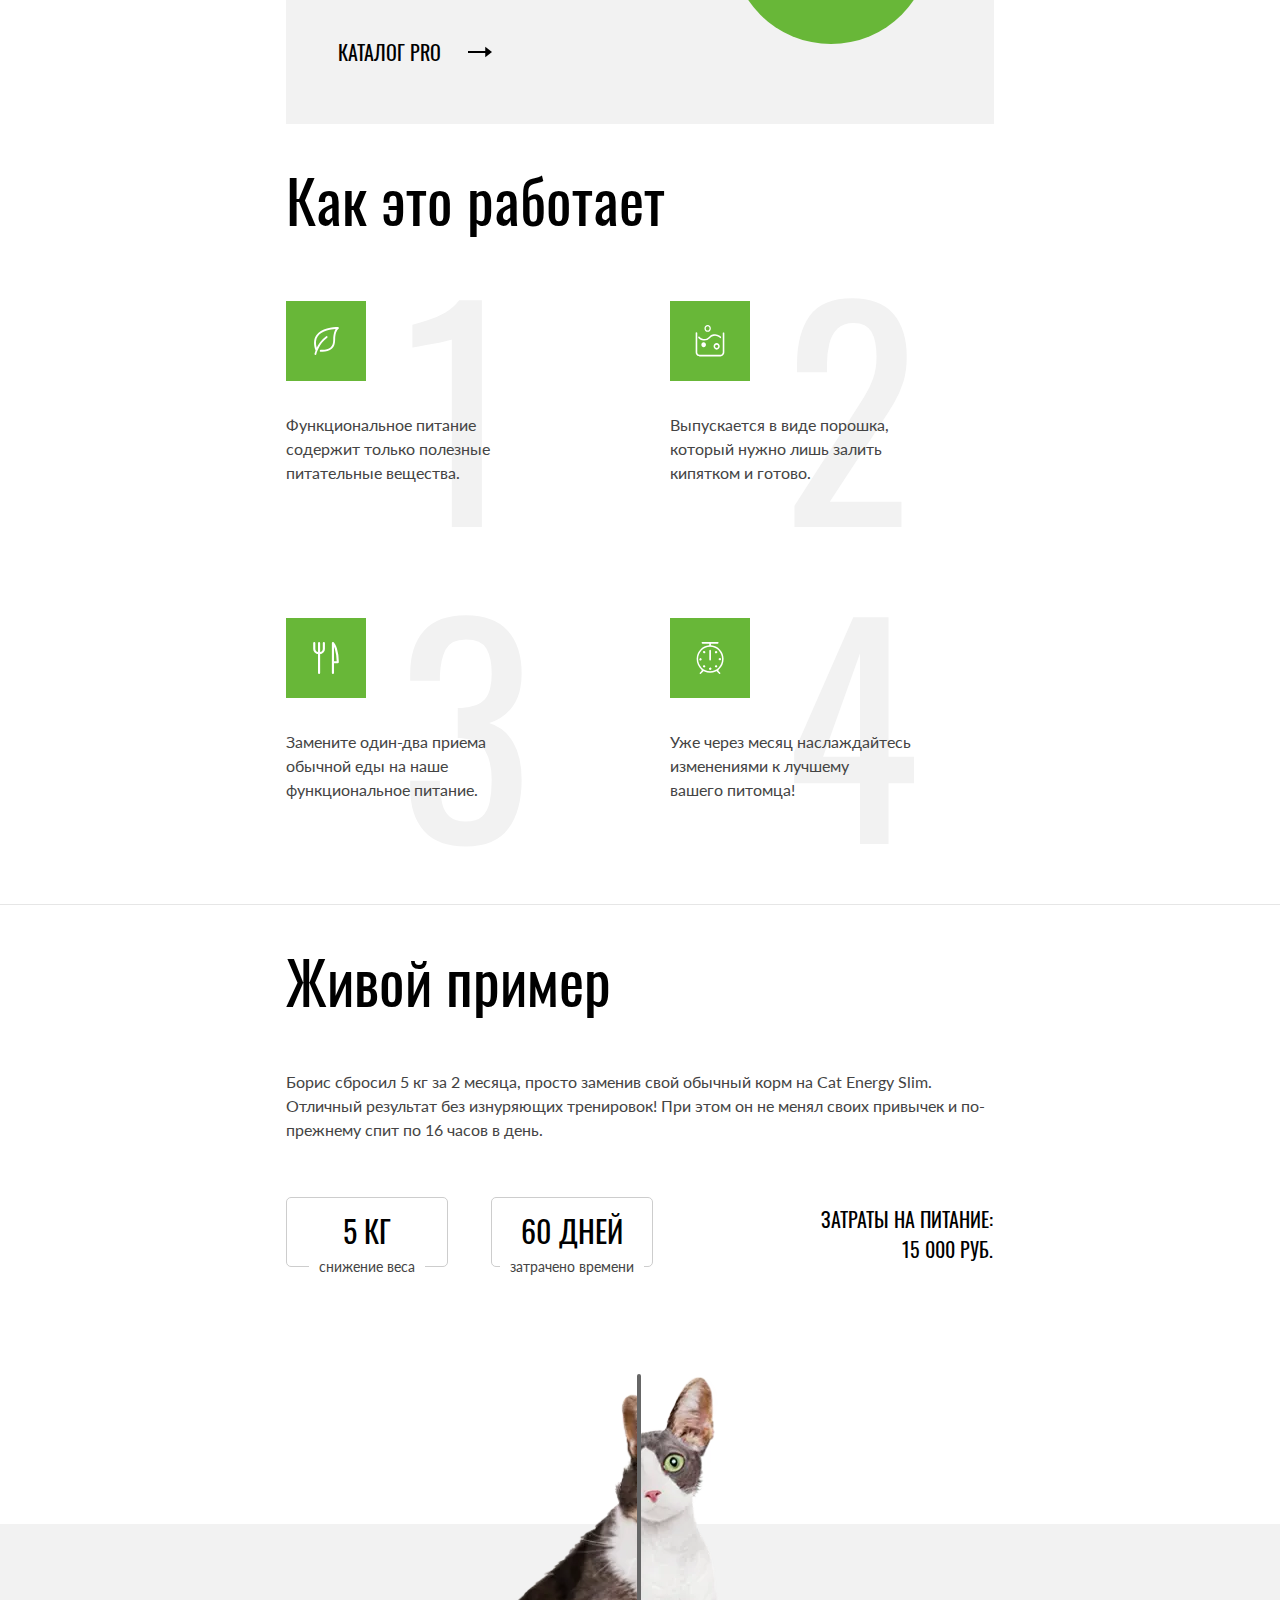
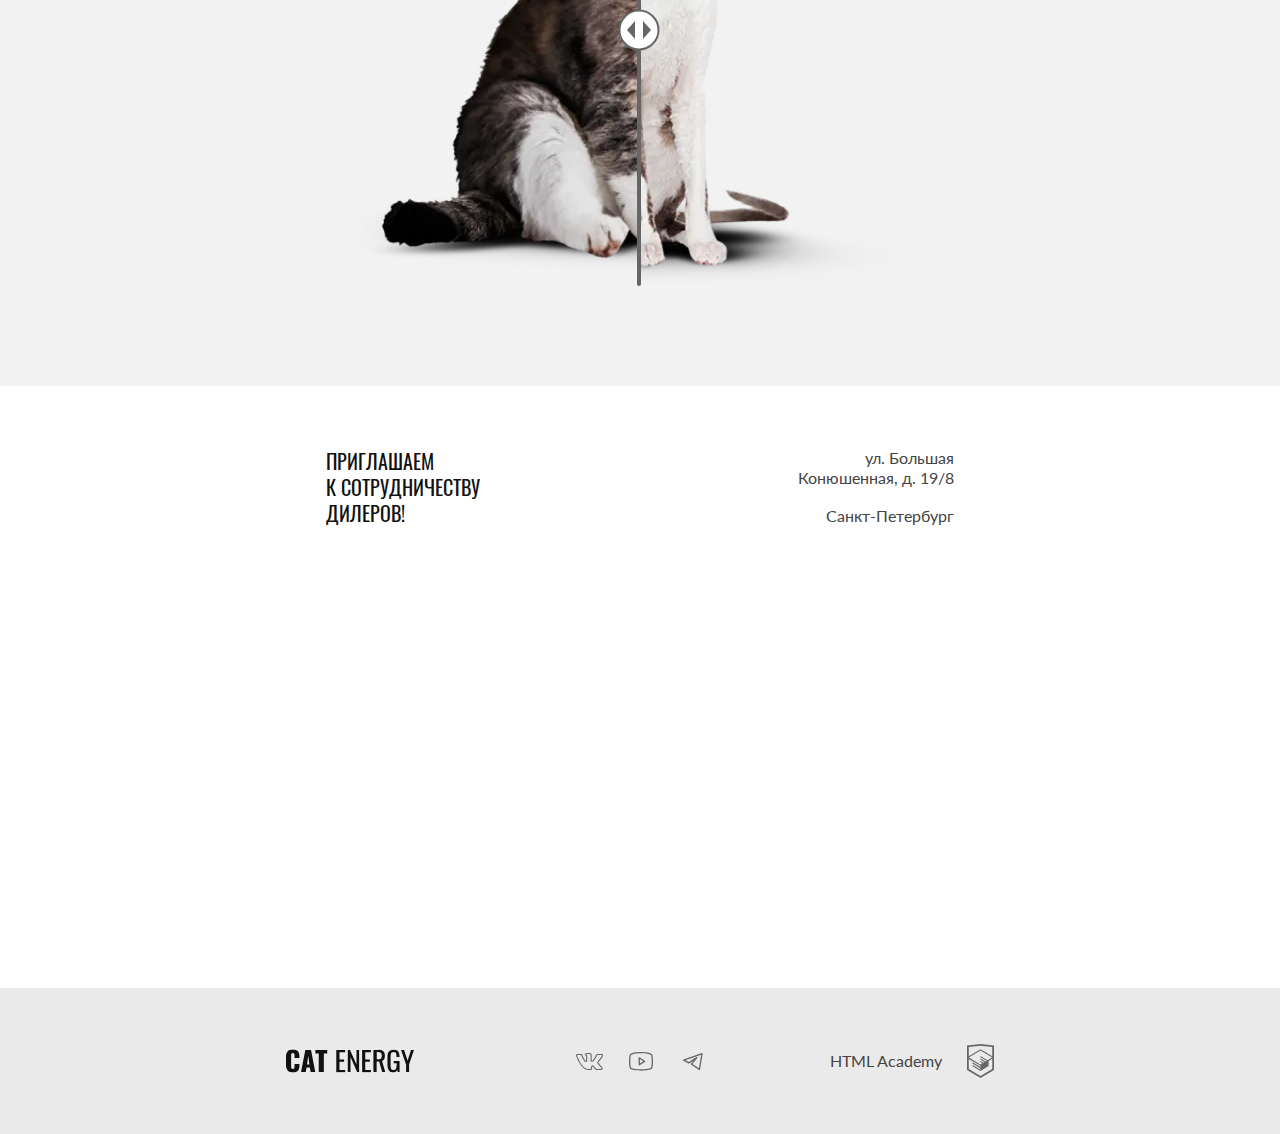
==== commit 7f11f142: "Deploying to gh-pages from @ htmlacademy-adaptive/2558577-cat-energy-32@ce1d74dc968c968c9e97694f82a2" ====
--- a/index.html
+++ b/index.html
@@ -1 +1 @@
-<!DOCTYPE html><html class="page" lang="ru"><head><meta charset="UTF-8"><title>Cat Energy</title><meta name="viewport" content="width=device-width,initial-scale=1"><link rel="icon" href="favicon.ico"><link rel="icon" href="favicons/favicon.svg" type="image/svg+xml"><link rel="apple-touch-icon" href="favicons/favicon-apple.png"><link rel="manifest" href="manifest.webmanifest"><link rel="stylesheet" href="styles/styles.css"><script src="scripts/index.js" defer="defer"></script></head><body class="page__body"><header class="main-header container"><a class="main-header__logo-wrapper" href="index.html"><div class="main-header__logo"><picture><source type="image/svg+xml" media="(min-width: 1440px)" srcset="images/logo-desktop.svg" width="70" height="59"><source type="image/svg+xml" media="(min-width: 768px)" srcset="images/logo-tablet.svg" width="60" height="50"><img class="main-header__logo-image" src="images/logo-mobile.svg" alt="Cat Energy Logo" width="33" height="38"></picture></div><div class="main-header__logo-text-wrapper"><img class="main-header__logo-text" src="images/logo-text.svg" alt="Cat Energy" width="101" height="18"></div></a><nav class="main-nav"><button class="main-nav__toggle" type="button"><span class="visually-hidden">Открыть меню</span></button><ul class="main-nav__list site-list site-list--index"><li class="site-list__item site-list__item--active"><a class="site-list__link" href="index.html">Главная</a></li><li class="site-list__item"><a class="site-list__link" href="catalog.html">Каталог продукции</a></li><li class="site-list__item"><a class="site-list__link" href="#">Подбор программы</a></li></ul></nav></header><main class="main-container"><h1 class="visually-hidden">Магазин "Кэт Энерджи"</h1><section class="hero"><div class="hero__wrapper"><h2 class="hero__title">Функциональное питание для котов</h2><p class="hero__description">Занялся собой? Займись котом!</p><div class="hero__image-wrapper"><picture><source type="image/webp" media="(min-width: 1440px)" srcset="images/hero-desktop@1x.webp, images/hero-desktop@2x.webp 2x" width="552" height="499"><source type="image/webp" media="(min-width: 768px)" srcset="images/hero-tablet@1x.webp, images/hero-tablet@2x.webp 2x" width="709" height="609"><source type="image/webp" srcset="images/hero-mobile@1x.webp, images/hero-mobile@2x.webp 2x" width="280" height="270"><source type="image/png" media="(min-width: 1440px)" srcset="images/hero-desktop@1x.png, images/hero-desktop@2x.png 2x" width="552" height="499"><source type="image/png" media="(min-width: 768px)" srcset="images/hero-tablet@1x.png, images/hero-tablet@2x.png 2x" width="709" height="609"><img class="hero__image" src="images/hero-mobile@1x.png" srcset="images/hero-mobile@2x.png" alt="Cat Energy Can." width="280" height="270"></picture></div><a class="hero__link button button--primary" href="#">Подобрать программу</a></div></section><section class="catalogs"><div class="container"><ul class="catalogs__list"><li class="catalogs__item catalogs__item--slim"><h3 class="catalogs__item-heading">Похудение</h3><p class="catalogs__text">Ваш кот весит больше собаки и почти утратил способность лазить по деревьям? Пора на диету! Cat Energy Slim поможет вашему питомцу сбросить лишний вес.</p><a class="catalogs__link" href="/">Каталог slim</a></li><li class="catalogs__item catalogs__item--pro"><h3 class="catalogs__item-heading">Набор массы</h3><p class="catalogs__text">Заработать авторитет среди дворовых котов и даже собак? Серия Cat Energy Pro поможет вашему коту нарастить необходимые мышцы!</p><a class="catalogs__link" href="/">Каталог pro</a></li></ul></div></section><section class="about container"><h2 class="about__title">Как это работает</h2><ul class="about__list"><li class="about__item about__item--leaf"><p class="about__description">Функциональное питание содержит только полезные питательные вещества.</p></li><li class="about__item about__item--water"><p class="about__description">Выпускается в виде порошка, который нужно лишь залить кипятком и готово.</p></li><li class="about__item about__item--food"><p class="about__description">Замените один-два приема обычной еды на наше функциональное питание.</p></li><li class="about__item about__item--clock"><p class="about__description">Уже через месяц наслаждайтесь изменениями к лучшему вашего питомца!</p></li></ul></section><section class="example"><div class="example__container container"><h2 class="example__heading heading-section">Живой пример</h2><p class="example__description">Борис сбросил 5 кг за 2 месяца, просто заменив свой обычный корм на Cat Energy Slim. Отличный результат без изнуряющих тренировок! При этом он не менял своих привычек и по-прежнему спит по 16 часов в день.</p><dl class="example__list"><div class="example__item"><dt class="example__value">5 кг</dt><dd class="example__params">снижение веса</dd></div><div class="example__item"><dt class="example__value">60 дней</dt><dd class="example__params">затрачено времени</dd></div><div class="example__item example__item--total"><dt class="example__value example__value--total">Затраты на питание:</dt><dd class="example__params example__params--total">15 000 руб.</dd></div></dl><div class="example__slider"><picture><source type="image/webp" media="(min-width: 768px)" srcset="images/example-before-tablet@1x.webp, images/example-before-tablet@2x.webp 2x" width="560" height="512"><source type="image/webp" srcset="images/example-before-mobile@1x.webp, images/example-before-mobile@2x.webp 2x" width="280" height="256"><source type="image/png" media="(min-width: 768px)" srcset="images/example-before-tablet@1x.png, images/example-before-tablet@2x.png 2x" width="560" height="512"><img class="example__slider-image example__slider-image--fat-cat" src="images/example-before-mobile@1x.png" srcset="images/example-before-mobile@2x.png 2x" width="280" height="256" alt="Толстый кот"></picture><picture><source type="image/webp" media="(min-width: 768px)" srcset="images/example-after-tablet@1x.webp, images/example-after-tablet@2x.webp 2x" width="560" height="512"><source type="image/webp" srcset="images/example-after-mobile@1x.webp, images/example-after-mobile@2x.webp 2x" width="280" height="256"><source type="image/png" media="(min-width: 768px)" srcset="images/example-after-tablet@1x.png, images/example-after-tablet@2x.png 2x" width="560" height="512"><img class="example__slider-image example__slider-image--thin-cat" src="images/example-after-mobile@1x.png" srcset="images/example-after-mobile@2x.png 2x" width="280" height="256" alt="Худой кот"></picture><button class="example__slider-control-button" type="button"><span class="visually-hidden">Переключить вид кота</span></button></div></div></section></main><footer class="main-footer"><div class="main-footer__contacts"><div class="main-footer__invitation">Приглашаем к сотрудничеству дилеров!</div><address class="main-footer__address">ул. Большая Конюшенная, д. 19/8 <span class="main-footer__address-footer">Санкт-Петербург</span></address></div><div class="main-footer__map"><script async src="https://api-maps.yandex.ru/services/constructor/1.0/js/?um=constructor%3Af2e64a53cb71bbe4ed83758235fdb5ce880ec3f54eabb59e74f0a3d1312a1f7a&amp;width=100%25&amp;height=100%&amp;lang=ru_RU&amp;scroll=true"></script><noscript><picture><source type="image/webp" media="(min-width: 1440px)" srcset="images/location-desktop@1x.webp, images/location-desktop@2x.webp 2x" width="1440" height="400"><source type="image/webp" media="(min-width: 768px)" srcset="images/location-tablet@1x.webp, images/location-tablet@2x.webp 2x" width="768" height="400"><source type="image/webp" srcset="images/location-mobile@1x.webp, images/location-mobile@2x.webp 2x" width="320" height="362"><source type="image/jpg" media="(min-width: 1440px)" srcset="images/location-desktop@1x.jpg, images/location-desktop@2x.jpg 2x" width="1440" height="400"><source type="image/jpg" media="(min-width: 768px)" srcset="images/location-tablet@1x.jpg, images/location-tablet@2x.jpg 2x" width="768" height="400"><img class="main-footer__map-image" src="images/location-mobile@1x.jpg" srcset="images/location-mobile@2x.jpg 2x" width="320" height="362" alt="Карта с адресом"></picture></noscript></div><div class="main-footer__social social"><div class="social__wrapper"><a class="social__item social__logo-text-wrapper" href="index.html"><img class="social__logo-text" src="images/logo-text.svg" alt="Cat Energy" width="128" height="24"></a><ul class="social__item social__list"><li class="social__list-item"><a class="social__link social__link--vk" href="https://vk.com/htmlacademy"><span class="visually-hidden">vk</span></a></li><li class="social__list-item"><a class="social__link social__link--youtube" href="https://www.youtube.com/user/htmlacademyru"><span class="visually-hidden">youtube</span></a></li><li class="social__list-item"><a class="social__link social__link--telegram" href="https://t.me/htmlacademy"><span class="visually-hidden">telegram</span></a></li></ul><div class="social__item copyright"><a class="copyright__link" href="https://htmlacademy.ru/intensive/adaptive">HTML Academy</a></div></div></div></footer></body></html>+<!DOCTYPE html><html class="page" lang="ru"><head><meta charset="UTF-8"><title>Cat Energy</title><meta name="viewport" content="width=device-width,initial-scale=1"><link rel="icon" href="favicon.ico"><link rel="icon" href="favicons/favicon.svg" type="image/svg+xml"><link rel="apple-touch-icon" href="favicons/favicon-apple.png"><link rel="manifest" href="manifest.webmanifest"><link rel="stylesheet" href="styles/styles.css"><script src="scripts/index.js" defer="defer"></script></head><body class="page__body"><header class="main-header"><div class="main-header__wrapper"><a class="main-header__logo-wrapper" href="index.html"><div class="main-header__logo"><picture><source type="image/svg+xml" media="(min-width: 1440px)" srcset="images/logo-desktop.svg" width="70" height="59"><source type="image/svg+xml" media="(min-width: 768px)" srcset="images/logo-tablet.svg" width="60" height="50"><img class="main-header__logo-image" src="images/logo-mobile.svg" alt="Cat Energy Logo" width="33" height="38"></picture></div><div class="main-header__logo-text-wrapper"><img class="main-header__logo-text" src="images/logo-text.svg" alt="Cat Energy" width="101" height="18"></div></a><button class="main-header__toggle main-header__toggle--open main-header__toggle--no-js" type="button" id="button"><span class="visually-hidden">Открыть меню</span></button></div><nav class="main-nav main-nav--no-js" id="main-nav"><ul class="main-nav__list site-list site-list--white" id="nav"><li class="site-list__item site-list__item--active"><a class="site-list__link" href="index.html">Главная</a></li><li class="site-list__item"><a class="site-list__link" href="catalog.html">Каталог продукции</a></li><li class="site-list__item"><a class="site-list__link" href="#">Подбор программы</a></li></ul></nav></header><main class="main-container"><h1 class="visually-hidden">Магазин "Кэт Энерджи"</h1><section class="hero"><div class="hero__wrapper"><h2 class="hero__title">Функциональное питание для котов</h2><p class="hero__description">Занялся собой? Займись котом!</p><div class="hero__image-wrapper"><picture><source type="image/webp" media="(min-width: 1440px)" srcset="images/hero-desktop@1x.webp, images/hero-desktop@2x.webp 2x" width="552" height="499"><source type="image/webp" media="(min-width: 768px)" srcset="images/hero-tablet@1x.webp, images/hero-tablet@2x.webp 2x" width="709" height="609"><source type="image/webp" srcset="images/hero-mobile@1x.webp, images/hero-mobile@2x.webp 2x" width="280" height="270"><source type="image/png" media="(min-width: 1440px)" srcset="images/hero-desktop@1x.png, images/hero-desktop@2x.png 2x" width="552" height="499"><source type="image/png" media="(min-width: 768px)" srcset="images/hero-tablet@1x.png, images/hero-tablet@2x.png 2x" width="709" height="609"><img class="hero__image" src="images/hero-mobile@1x.png" srcset="images/hero-mobile@2x.png" alt="Cat Energy Can." width="280" height="270"></picture></div><a class="hero__link button button--primary" href="#">Подобрать программу</a></div></section><section class="catalogs"><div class="container"><ul class="catalogs__list"><li class="catalogs__item catalogs__item--slim"><h3 class="catalogs__item-heading">Похудение</h3><p class="catalogs__text">Ваш кот весит больше собаки и почти утратил способность лазить по деревьям? Пора на диету! Cat Energy Slim поможет вашему питомцу сбросить лишний вес.</p><a class="catalogs__link" href="/">Каталог slim</a></li><li class="catalogs__item catalogs__item--pro"><h3 class="catalogs__item-heading">Набор массы</h3><p class="catalogs__text">Заработать авторитет среди дворовых котов и даже собак? Серия Cat Energy Pro поможет вашему коту нарастить необходимые мышцы!</p><a class="catalogs__link" href="/">Каталог pro</a></li></ul></div></section><section class="about container"><h2 class="about__title">Как это работает</h2><ul class="about__list"><li class="about__item about__item--leaf"><p class="about__description">Функциональное питание содержит только полезные питательные вещества.</p></li><li class="about__item about__item--water"><p class="about__description">Выпускается в виде порошка, который нужно лишь залить кипятком и готово.</p></li><li class="about__item about__item--food"><p class="about__description">Замените один-два приема обычной еды на наше функциональное питание.</p></li><li class="about__item about__item--clock"><p class="about__description">Уже через месяц наслаждайтесь изменениями к лучшему<br class="about_item-break">вашего питомца!</p></li></ul></section><section class="example"><div class="example__container container"><h2 class="example__heading">Живой пример</h2><p class="example__description">Борис сбросил 5 кг за 2 месяца, просто заменив свой обычный корм на Cat Energy Slim. Отличный результат без изнуряющих тренировок! При этом он не менял своих привычек и по-прежнему спит по 16 часов в день.</p><dl class="example__list"><div class="example__item"><dt class="example__value">5 кг</dt><dd class="example__params">снижение веса</dd></div><div class="example__item"><dt class="example__value">60 дней</dt><dd class="example__params">затрачено времени</dd></div><div class="example__item example__item--total"><dt class="example__value example__value--total">Затраты на питание:</dt><dd class="example__params example__params--total">15 000 руб.</dd></div></dl><div class="example__slider"><picture><source type="image/webp" media="(min-width: 768px)" srcset="images/example-before-tablet@1x.webp, images/example-before-tablet@2x.webp 2x" width="560" height="512"><source type="image/webp" srcset="images/example-before-mobile@1x.webp, images/example-before-mobile@2x.webp 2x" width="280" height="256"><source type="image/png" media="(min-width: 768px)" srcset="images/example-before-tablet@1x.png, images/example-before-tablet@2x.png 2x" width="560" height="512"><img class="example__slider-image example__slider-image--fat-cat" src="images/example-before-mobile@1x.png" srcset="images/example-before-mobile@2x.png 2x" width="280" height="256" alt="Толстый кот"></picture><picture><source type="image/webp" media="(min-width: 768px)" srcset="images/example-after-tablet@1x.webp, images/example-after-tablet@2x.webp 2x" width="560" height="512"><source type="image/webp" srcset="images/example-after-mobile@1x.webp, images/example-after-mobile@2x.webp 2x" width="280" height="256"><source type="image/png" media="(min-width: 768px)" srcset="images/example-after-tablet@1x.png, images/example-after-tablet@2x.png 2x" width="560" height="512"><img class="example__slider-image example__slider-image--thin-cat" src="images/example-after-mobile@1x.png" srcset="images/example-after-mobile@2x.png 2x" width="280" height="256" alt="Худой кот"></picture><button class="example__slider-control-button" type="button"><span class="visually-hidden">Переключить вид кота</span></button></div></div></section></main><footer class="main-footer"><div class="main-footer__contacts"><div class="main-footer__invitation">Приглашаем<br>к сотрудничеству<br>дилеров!</div><address class="main-footer__address">ул. Большая Конюшенная, д. 19/8 <span class="main-footer__address-footer">Санкт-Петербург</span></address></div><div class="main-footer__map"><script async src="https://api-maps.yandex.ru/services/constructor/1.0/js/?um=constructor%3Af2e64a53cb71bbe4ed83758235fdb5ce880ec3f54eabb59e74f0a3d1312a1f7a&amp;width=100%25&amp;height=100%25&amp;lang=ru_RU&amp;scroll=true"></script><noscript><picture><source type="image/webp" media="(min-width: 1440px)" srcset="images/location-desktop@1x.webp, images/location-desktop@2x.webp 2x" width="1440" height="400"><source type="image/webp" media="(min-width: 768px)" srcset="images/location-tablet@1x.webp, images/location-tablet@2x.webp 2x" width="768" height="400"><source type="image/webp" srcset="images/location-mobile@1x.webp, images/location-mobile@2x.webp 2x" width="320" height="362"><source type="image/jpg" media="(min-width: 1440px)" srcset="images/location-desktop@1x.jpg, images/location-desktop@2x.jpg 2x" width="1440" height="400"><source type="image/jpg" media="(min-width: 768px)" srcset="images/location-tablet@1x.jpg, images/location-tablet@2x.jpg 2x" width="768" height="400"><img class="main-footer__map-image" src="images/location-mobile@1x.jpg" srcset="images/location-mobile@2x.jpg 2x" width="320" height="362" alt="Карта с адресом"></picture></noscript></div><div class="main-footer__social social"><div class="social__wrapper"><a class="social__item social__logo-text-wrapper" href="index.html"><img class="social__logo-text" src="images/logo-text.svg" alt="Cat Energy" width="128" height="24"></a><ul class="social__item social__list"><li class="social__list-item"><a class="social__link social__link--vk" href="https://vk.com/htmlacademy"><span class="visually-hidden">vk</span></a></li><li class="social__list-item"><a class="social__link social__link--youtube" href="https://www.youtube.com/user/htmlacademyru"><span class="visually-hidden">youtube</span></a></li><li class="social__list-item"><a class="social__link social__link--telegram" href="https://t.me/htmlacademy"><span class="visually-hidden">telegram</span></a></li></ul><div class="social__item copyright"><a class="copyright__link" href="https://htmlacademy.ru/intensive/adaptive">HTML Academy</a></div></div></div></footer></body></html>--- a/styles/styles.css
+++ b/styles/styles.css
@@ -1 +1 @@
-@font-face{font-family:Lato-Regular;font-weight:400;font-style:normal;font-display:swap;src:url(../fonts/lato/Lato-Regular.woff2)format("woff2")}@font-face{font-family:Oswald;font-weight:400;font-style:normal;font-display:swap;src:url(../fonts/oswald/oswaldregular.woff2)format("woff2")}body{color:#000;background-color:#fff;margin:0;font-family:Lato-Regular,Arial,sans-serif;font-size:18px;line-height:27px}h1,h2,h3{font:inherit}a{color:inherit;text-decoration:none}ul{margin:0;padding:0;list-style-type:none}.container{width:280px;margin:0 auto}@media (width>=768px){.container{width:708px}}@media (width>=1440px){.container{width:1220px}}.main-header{background-color:#fff;justify-content:space-between;align-items:center;margin:0 auto;padding:13px 20px 7px;display:flex}@media (width>=768px){.main-header{justify-content:flex-start;padding:25px 34px 0 30px}}@media (width>=1440px){.main-header{z-index:1;background:0 0;padding:55px 110px;position:absolute;left:0;right:0}}.main-header__logo-wrapper{cursor:pointer;justify-content:space-between;align-items:center;width:67%;display:flex}.main-header__logo-wrapper:hover{opacity:.6}.main-header__logo-wrapper:active{opacity:.3}@media (width>=768px){.main-header__logo-wrapper{justify-content:flex-start;width:auto}}.main-header__logo-text-wrapper{height:18px;padding-bottom:10px}@media (width>=768px){.main-header__logo-text-wrapper{margin-left:13px;padding:0}}@media (width>=1440px){.main-header__logo-text-wrapper{margin-left:14px}}.main-nav{text-transform:uppercase;display:flex}@media (width>=768px){.main-nav{margin-left:auto}}.main-nav__list{display:none}@media (width>=768px){.main-nav__list{display:flex}}.main-nav__toggle{cursor:pointer;background-image:url(../icons/stack.svg#menu-show);background-color:unset;border:none;width:24px;height:24px}@media (width>=768px){.main-nav__toggle{display:none}}.main-nav__toggle--close{background-image:url(../icons/stack.svg#menu-hide)}.main-nav__list--open{visibility:visible;opacity:1;height:auto;display:block;position:static}.site-list{color:#000;z-index:2;background-color:#fff;column-gap:33px;width:100%;font-family:Oswald,Arial,sans-serif;position:absolute;top:73px;left:0}@media (width>=768px){.site-list{white-space:nowrap;background-color:unset;align-items:center;gap:13px;display:flex;position:static}}.site-list__item{position:relative}@media (width>=1440px){.site-list--index{color:#fff}}.site-list__item--active{transition:opacity .3s ease-in-out}@media (width>=768px){.site-list__item--active:after{content:"";background-color:#68b738;width:auto;height:2px;display:block;position:absolute;bottom:0;left:10px;right:10px}}@media (width>=1440px){.site-list--index .site-list__item--active:after{background-color:#fff}}.site-list__link{text-align:center;text-transform:uppercase;cursor:pointer;border-top:1px solid #e6e6e6;padding:23px;font-size:20px;line-height:20px;transition:opacity .3s ease-in-out;display:block;position:relative}.site-list__link:hover,.site-list__link:focus-visible{opacity:.6}.site-list__link:active{opacity:.3}@media (width>=768px){.site-list__link{border-top:none;margin:0 10px;padding:10px 0;font-size:18px;line-height:24px}}@media (width>=1440px){.site-list__link{font-size:20px;line-height:30px}}.main-container{flex-direction:column;display:flex}.hero{color:#fff;min-width:100%;font-family:Oswald,Arial,sans-serif;font-weight:400;position:relative}.hero:before{content:"";z-index:-1;background-image:-webkit-linear-gradient(90deg,#68b738,#68b738bf),-webkit-image-set(url(../images/hero-bg-mobile@1x.jpg) 1x type("image/jpeg"),url(../images/hero-bg-mobile@2x.jpg) 2x type("image/jpeg")),-webkit-linear-gradient(bottom left,#3f3e43,#525157);background-image:linear-gradient(90deg,#68b738,#68b738bf),image-set("../images/hero-bg-mobile@1x.jpg" 1x type("image/jpeg"),"../images/hero-bg-mobile@2x.jpg" 2x type("image/jpeg")),linear-gradient(to bottom left,#3f3e43,#525157);background-position:50%;background-repeat:no-repeat;width:100%;height:302px;position:absolute;top:0}@media (width>=768px){.hero{color:#000}.hero:before{display:none}}@media (width>=1440px){.hero:before{background-image:-webkit-linear-gradient(90deg,#68b738,#68b738bf),-webkit-image-set(url(../images/hero-bg-desktop@1x.jpg) 1x type("image/jpeg"),url(../images/hero-bg-desktop@2x.jpg) 2x type("image/jpeg")),-webkit-linear-gradient(bottom left,#3f3e43,#525157);background-image:linear-gradient(90deg,#68b738,#68b738bf),image-set("../images/hero-bg-desktop@1x.jpg" 1x type("image/jpeg"),"../images/hero-bg-desktop@2x.jpg" 2x type("image/jpeg")),linear-gradient(to bottom left,#3f3e43,#525157);background-position:100%;width:50%;height:100%;display:block;right:0}}.hero__wrapper{flex-direction:column;align-items:center;width:320px;margin:0 auto;display:flex;position:relative}@media (width>=768px){.hero__wrapper{width:528px;min-height:875px}}@media (width>=1440px){.hero__wrapper{align-items:flex-start;width:1060px;min-height:551px;margin-top:143px}}.hero__title{text-align:center;margin:27px auto 0;font-size:36px;line-height:36px}@media (width>=768px){.hero__title{text-align:start;margin-top:65px;font-size:60px;line-height:60px}}@media (width>=1440px){.hero__title{max-width:50%;margin:81px 0 0}}.hero__description{text-transform:uppercase;margin:25px auto 0;font-size:14px;line-height:14px}@media (width>=768px){.hero__description{margin-top:40px;margin-left:0;font-size:20px;line-height:20px}}.hero__image-wrapper{margin:29px 0 0;position:relative}@media (width>=768px){.hero__image-wrapper{z-index:-1;position:absolute;bottom:0}}@media (width>=1440px){.hero__image-wrapper{margin-right:141px;top:0;right:0}}.hero__link{text-align:center;width:280px;padding:10px 0}@media (width>=768px){.hero__link{width:auto;margin:50px auto 0 0;padding:14px 26px}}.catalogs{padding-top:20px}@media (width>=768px){.catalogs{margin:0;padding:0}}.catalogs__item{background-color:#f2f2f2;grid-template-columns:70px 1fr;gap:22px 0;padding:21px 20px;display:grid}.catalogs__item:before{content:"";background-position:50%;background-repeat:no-repeat;background-size:contain;width:67px;height:54px;margin-left:-8px;display:block}@media (width>=768px){.catalogs__item{grid-template-rows:repeat(3,auto);grid-template-columns:1fr 240px;gap:16px 10px;padding:76px 63px 52px 52px}.catalogs__item:before{grid-area:1/2/-1/3;justify-self:end;width:200px;height:211px}}@media (width>=1440px){.catalogs__item{grid-template-columns:152px 1fr;gap:10px;max-width:570px;min-height:374px;padding:47px 52px 55px}.catalogs__item:not(:last-child){margin-bottom:0}.catalogs__item:before{grid-area:auto;justify-self:flex-start;width:100px;height:106px;margin-top:-6px;margin-left:1px}}.catalogs__item--slim:before{background-image:url(../icons/stack.svg#cat-slim)}.catalogs__item--pro:before{background-image:url(../icons/stack.svg#cat-pro);margin-left:-8px}@media (width>=768px){.catalogs__item--pro:before{width:268px;height:200px;margin-top:14px;margin-left:0;margin-right:-34px}}@media (width>=1440px){.catalogs__item--pro:before{width:134px;height:100px;margin-top:0;margin-left:-19px;margin-right:0}}.catalogs__item-heading{color:#000;text-transform:uppercase;align-self:center;margin:0;font-family:Oswald,Arial,sans-serif;font-size:24px;font-weight:400;line-height:37px}@media (width>=768px){.catalogs__item-heading{font-size:36px;line-height:36px}}.catalogs__text{color:#444;grid-column:1/-1;margin:0;font-family:Lato-Regular,Arial,sans-serif;font-size:14px;font-weight:400;line-height:18px}@media (width>=768px){.catalogs__text{grid-area:unset;padding-top:7px;padding-bottom:2px;font-size:16px;line-height:24px}}@media (width>=1440px){.catalogs__text{grid-column:1/-1;padding-top:26px}}.catalogs__link{color:#000;text-transform:uppercase;border-top:1px solid #d9d9d9;grid-column:1/-1;align-items:center;width:100%;padding-top:19px;font-family:Oswald,Arial,sans-serif;font-size:16px;font-weight:400;line-height:16px;display:flex}.catalogs__link:active{opacity:.5}.catalogs__link:after{content:"";transform-origin:0;background-image:url(../icons/stack.svg#arrow);width:24px;height:12px;margin-left:15px;transition:transform .3s linear}.catalogs__link:is(:hover,:active,:focus-visible,:focus):after{transform:scaleX(1.35)}@media (width>=768px){.catalogs__link{grid-area:unset;border-top:none;justify-self:start;padding-top:34px;font-size:20px;line-height:30px}.catalogs__link:after{margin-left:27px}}@media (width>=1440px){.catalogs__link{grid-column:1/-1;padding-top:14px}}.catalogs__list{flex-direction:column;gap:21px;margin:0;padding:0 0 20px;list-style:none;display:flex}@media (width>=768px){.catalogs__list{gap:37px;padding:0 0 50px}}@media (width>=1440px){.catalogs__list{flex-direction:row;gap:80px;padding:82px 0 71px}}.about{padding:0 20px 40px}@media (width>=768px){.about{padding:0 30px}}@media (width>=1440px){.about{padding:0}}.about__title{margin-top:0;font-family:Oswald,Arial,sans-serif;font-size:36px;line-height:40px}@media (width>=768px){.about__title{font-size:60px;line-height:60px}}.about__item{color:#444;counter-increment:counter 1;align-items:center;margin-left:0;font-size:14px;line-height:18px;display:flex;position:relative}.about__item:before{content:"";background-color:#68b738;background-position:50%;background-repeat:no-repeat;background-size:30px 32px;min-width:60px;height:60px;margin-right:20px;display:inline-block}@media (width>=768px){.about__item:before{width:80px;height:80px}.about__item{flex-direction:column;align-items:flex-start;gap:31px;width:230px;min-height:280px;font-size:16px;line-height:24px}.about__item:after{color:#f2f2f2;content:counter(counter);z-index:-1;font-family:Oswald,Arial,sans-serif;font-size:280px;font-weight:400;line-height:280px;position:absolute;top:-40px;bottom:0;left:118px}}.about__item--leaf:before{background-image:url(../icons/stack.svg#leaf)}.about__item--water:before{background-image:url(../icons/stack.svg#water)}.about__item--clock:before{background-image:url(../icons/stack.svg#clock)}.about__item--food:before{background-image:url(../icons/stack.svg#food)}.about__list{flex-direction:column;gap:20px;display:flex}@media (width>=768px){.about__list{flex-flow:wrap;align-items:stretch;gap:30px 153px}}@media (width>=1440px){.about__list{gap:93px}}.about__description{margin:1px 0}.example{background-color:#eaeaea}@media (width>=768px){.example{background-color:#0000;border-top:1px solid #e6e6e6}}@media (width>=1440px){.example{border-top:none}}.example__container{grid-template-columns:1fr 280px 1fr;padding:25px 0 40px;display:grid}@media (width>=768px){.example__container{background:linear-gradient(0deg,#f2f2f2 462px,#fff 462px);grid-template-columns:1fr 708px 1fr;width:100%;padding:45px 0 100px}}@media (width>=1440px){.example__container{grid-template-rows:repeat(3,auto);grid-template-columns:1fr 433px 787px 1fr;margin-bottom:0;padding:0}}.example__heading{grid-area:1/2/2/3;margin:0 0 39px;font-family:Oswald,Arial,sans-serif;font-size:36px;line-height:40px}@media (width>=768px){.example__heading{margin:0 0 60px;font-size:60px;line-height:60px}}@media (width>=1440px){.example__heading{padding-top:72px;padding-bottom:85px}}.example__list{flex-wrap:wrap;grid-column:2/3;justify-content:center;gap:20px 32px;margin:0;padding-bottom:20px;display:flex}@media (width>=768px){.example__list{justify-content:start;gap:43px;padding-bottom:100px}}@media (width>=1440px){.example__list{gap:55px 43px;padding-top:70px;padding-bottom:75px}}.example__item{flex-direction:column;flex-basis:124px;display:flex}@media (width>=768px){.example__item{flex-basis:162px}}.example__description{color:#444;grid-column:2/3;width:100%;margin:0 0 20px;font-family:Lato-Regular,Arial,sans-serif;font-size:14px;font-weight:400;line-height:18px}@media (width>=768px){.example__description{margin:0 0 55px;font-size:16px;line-height:24px}}@media (width>=1440px){.example__description{margin:0}}.example__value{color:#000;text-transform:uppercase;text-align:center;border:1px solid #cdcdcd;border-radius:5px;padding:15px 14px 14px;font-family:Oswald,Arial,sans-serif;font-size:24px;font-weight:400;line-height:24px}@media (width>=768px){.example__value{padding:14px 14px 17px;font-size:30px;line-height:37px}}.example__params{color:#444;text-align:center;background-color:#eaeaea;align-self:center;margin:-.7em 19px 0;padding:0 10px;font-family:Lato-Regular,Arial,sans-serif;font-size:12px;font-weight:400;line-height:12px;display:block}@media (width>=768px){.example__params{background-color:#fff;margin:-.5em 8px 0;font-size:14px;line-height:14px}}@media (width>=1440px){.example__params{background:linear-gradient(0deg,#f2f2f2 462px,#fff 462px)}}.example__item--total{flex-flow:row;flex-basis:auto;justify-content:center;gap:.3em;width:100%;display:flex}@media (width>=768px){.example__item--total{text-align:right;flex-direction:column;flex-basis:290px;gap:13px;width:auto;margin-left:auto;margin-right:1px}}@media (width>=1440px){.example__item--total{flex-direction:row;flex-basis:357px;justify-content:space-between;align-items:center;margin-left:0}}.example__value--total{color:#000;border:none;padding:0;font-family:Oswald,Arial,sans-serif;font-size:14px;font-weight:400;line-height:20px}@media (width>=768px){.example__value--total{text-align:end;font-size:20px;line-height:14px}}.example__params--total{color:#000;text-transform:uppercase;align-self:auto;margin:0;padding:0;font-family:Oswald,Arial,sans-serif;font-size:14px;font-weight:400;line-height:20px}@media (width>=768px){.example__params--total{text-align:end;font-size:20px;line-height:20px}}@media (width>=1440px){.example__params--total{margin-right:30px}}.example__slider-control-button{cursor:pointer;background-color:#666;border:none;border-radius:2px;width:4px;height:100%;padding:0;transition:background-color .3s ease-in-out;display:block;position:absolute;left:49%}.example__slider-control-button:before{content:"";background-color:#fff;border:2px solid #666;border-radius:50%;width:40px;height:40px;transition:border-color .3s ease-in-out;display:block;position:absolute;top:50%;left:50%;transform:translate(-50%,-50%)}.example__slider-control-button:after{content:"";background-color:#666;width:24px;height:18px;transition:background-color .3s ease-in-out;display:block;position:absolute;top:50%;left:50%;transform:translate(-50%,-50%);-webkit-mask-image:url(../icons/stack.svg#controls);mask-image:url(../icons/stack.svg#controls);-webkit-mask-position:50%;mask-position:50%;-webkit-mask-size:contain;mask-size:contain;-webkit-mask-repeat:no-repeat;mask-repeat:no-repeat}.example__slider-control-button:is(:hover,:focus-visible,:focus){background-color:#68b738}.example__slider-control-button:active{opacity:.6}.example__slider-control-button:is(:hover,:focus-visible,:focus):before{border-color:#68b738}.example__slider-control-button:is(:hover,:focus-visible,:focus):after{background-color:#68b738}@media (width>=768px){.example__slider-control-button{left:49.5%}}.example__slider{grid-column:2/3;justify-self:center;justify-items:center;width:280px;height:256px;display:flex;position:relative}@media (width>=768px){.example__slider{width:560px;height:512px}}@media (width>=1440px){.example__slider{grid-area:1/3/-1/4;justify-self:right;margin-top:73px}}.example__slider-image{object-fit:cover;height:100%;display:block;overflow:hidden}.example__slider-image--fat-cat{object-position:left;width:100%}.example__slider-image--thin-cat{object-position:right;width:100%}.main-footer{background-color:#fff;width:100%;position:relative}.main-footer__contacts{justify-content:space-between;width:280px;margin:0 auto;padding:26px 20px;display:flex}@media (width>=768px){.main-footer__contacts{width:628px;padding:61px 70px}}@media (width>=1440px){.main-footer__contacts{background-color:#fff;width:405px;margin-right:45px;position:absolute;top:95px;right:50%}}.main-footer--catalog-page{background-color:#eaeaea}@media (width>=1440px){.main-footer--catalog-page{background-color:#fff}}.main-footer--grey{background-color:#f2f2f2}.main-footer__invitation{color:#111;text-transform:uppercase;flex:1;font-family:Oswald,Arial,sans-serif;font-size:16px;line-height:20px}@media (width>=768px){.main-footer__invitation{max-width:163px;font-size:20px;line-height:26px}}.main-footer__address{color:#444;flex-direction:column;flex:1;justify-content:space-between;font-size:14px;font-style:normal;line-height:20px;display:flex}@media (width>=768px){.main-footer__address{text-align:end;max-width:157px;font-size:16px}}@media (width>=1440px){.main-footer__address{text-align:start}}.main-footer__map{height:362px;overflow:hidden}@media (width>=768px){.main-footer__map{height:400px}}.main-footer__map-image{object-fit:cover;width:100%}.social{background-color:#eaeaea}.social__wrapper{flex-direction:column;align-items:center;max-width:320px;margin:0 auto;padding:20px 0;display:flex}@media (width>=768px){.social__wrapper{flex-direction:row;justify-content:space-between;max-width:768px;padding:55px 30px}}@media (width>=1440px){.social__wrapper{max-width:1220px;padding:66px 0}}.social__item{border-bottom:1px solid #d9d9d9;justify-content:center;width:280px;margin:0 20px;padding:20px 0;display:flex}.social__item:last-child{border-bottom:none}@media (width>=768px){.social__item{border-bottom:none;width:auto;margin:0}}.social__logo-text-wrapper:hover{opacity:.6}.social__logo-text-wrapper:active{opacity:.3}.social__list{flex-wrap:wrap;gap:20px 24px}.social__link{background-color:#666;width:28px;height:22px;display:block;-webkit-mask-position:50%;mask-position:50%;-webkit-mask-size:contain;mask-size:contain;-webkit-mask-repeat:no-repeat;mask-repeat:no-repeat}.social__link:hover{background-color:#68b738}.social__link:active{opacity:.3}.social__link--vk{-webkit-mask-image:url(../icons/stack.svg#vk);mask-image:url(../icons/stack.svg#vk)}.social__link--youtube{-webkit-mask-image:url(../icons/stack.svg#youtube);mask-image:url(../icons/stack.svg#youtube)}.social__link--telegram{-webkit-mask-image:url(../icons/stack.svg#telegram);mask-image:url(../icons/stack.svg#telegram)}.copyright__link{color:#444;justify-content:space-between;align-items:center;width:100%;font-size:16px;line-height:20px;display:flex}@media (width>=768px){.copyright__link{width:168px}}.copyright__link:after{content:"";background-color:#666;width:27px;height:34px;display:block;-webkit-mask-image:url(../icons/stack.svg#html-academy);mask-image:url(../icons/stack.svg#html-academy);-webkit-mask-position:50%;mask-position:50%;-webkit-mask-size:contain;mask-size:contain;-webkit-mask-repeat:no-repeat;mask-repeat:no-repeat}.copyright__link:hover:after{background-color:#68b738}.copyright__link:active{opacity:.3}.catalog{border-top:1px solid #d9d9d9;min-width:100%}@media (width>=768px){.catalog{border:none}}@media (width>=1440px){.catalog{margin-top:143px}}.catalog__title{color:#000;margin:27px auto 41px;font-family:Oswald,Arial,sans-serif;font-size:36px;line-height:36px}@media (width>=768px){.catalog__title{font-size:60px;line-height:60px}}.catalog__list{display:grid}@media (width>=768px){.catalog__list{grid-template-columns:repeat(2,324px);grid-auto-rows:511px;gap:60px;width:708px;margin:0 auto}}@media (width>=1440px){.catalog__list{grid-template-columns:repeat(4,243px);gap:80px;width:1220px;margin-top:84px}}.catalog__item{border-top:1px solid #ebebeb;position:relative}@media (width>=768px){.catalog__item{border:none;padding:0 37px 40px}.catalog__item:before{content:"";z-index:-1;background-color:#f2f2f2;width:100%;height:calc(100% - 81px);position:absolute;bottom:0;left:0}}.catalog__item-wrapper{grid-template-rows:repeat(3,auto);grid-template-columns:repeat(2,50%);width:280px;margin:0 auto;padding:24px 0 21px;display:grid}@media (width>=768px){.catalog__item-wrapper{grid-template-rows:242px 1fr auto;grid-template-columns:1fr;width:100%;height:100%;padding:0}}.catalog__item-image{grid-row:1/-2;margin:10px auto}@media (width>=768px){.catalog__item-image{grid-row:1/2;margin:auto}}.catalog__item-title{text-transform:uppercase;color:#222;width:80px;margin:0;font-family:Oswald,Arial,sans-serif;font-size:16px;font-weight:400;line-height:20px}@media (width>=768px){.catalog__item-title{text-align:center;width:140px;margin:0 auto;font-size:20px;line-height:24px}}.catalog__item-param-list{color:#444;grid-template-columns:repeat(2,50%);grid-auto-rows:16px;margin:0;font-size:12px;line-height:16px;display:grid}@media (width>=768px){.catalog__item-param-list{grid-auto-rows:25px;row-gap:5px;font-size:16px;line-height:20px}.catalog__item-param{border-bottom:1px solid #cdcdcd;padding-bottom:5px}}.catalog__item-value{text-align:end;margin:0}@media (width>=768px){.catalog__item-value{border-bottom:1px solid #cdcdcd;padding-bottom:5px}}.catalog__item-button{grid-column:1/-1;margin-top:17px;padding:10px 0}@media (width>=768px){.catalog__item-button{margin-top:32px;font-size:16px;line-height:20px}}.item-more{border-bottom:1px solid #ebebeb;flex-direction:column;align-items:center;padding:25px 0;display:flex}.item-more:before{content:"";background-color:#fff;background-image:url(../icons/stack.svg#plus);background-position:50%;background-repeat:no-repeat;background-size:contain;width:30px;height:30px;display:block;position:relative}@media (width>=768px){.item-more{border:2px solid #f2f2f2;margin-top:81px;padding:50px 37px 40px}.item-more:before{width:60px;height:60px}}.item-more__wrapper{text-align:center;flex-direction:column;flex:1;align-items:center;display:flex}.item-more__title{color:#111;margin:23px auto 0;font-family:Oswald,Arial,sans-serif;font-size:16px;line-height:20px}@media (width>=768px){.item-more__title{width:170px;margin-top:50px;font-size:20px;line-height:24px}}.item-more__description{color:#444;margin:8px auto 0;font-size:12px;line-height:16px}@media (width>=768px){.item-more__description{width:170px;margin-top:23px;font-size:16px;line-height:18px}}.item-more__button{width:280px;margin-top:21px;padding:10px 0}@media (width>=768px){.item-more__button{width:250px;margin-top:auto;font-size:16px;line-height:20px}}@media (width>=1440px){.item-more__button{width:169px}}.additional-products__title{margin-top:25px}@media (width>=768px){.additional-products__title{margin-top:74px}}@media (width>=1440px){.additional-products__title{margin-top:71px}.additional-products__wrapper{justify-content:space-between;margin-top:80px;display:flex}}.product-list{border-top:1px solid #cdcdcd;flex-direction:column;margin-top:36px;display:flex}@media (width>=768px){.product-list{border:1px solid #cdcdcd;margin-top:80px}}@media (width>=1440px){.product-list{border-bottom:none;border-left:none;border-right:none;margin-top:0}}.product-list__item{border-bottom:1px solid #cdcdcd;flex-direction:column;display:flex}@media (width>=768px){.product-list__item{flex-flow:wrap;justify-content:space-between;padding:26px 38px 28px}}@media (width>=1440px){.product-list__item{flex-wrap:nowrap;justify-content:flex-end;align-items:center;padding:15px 0 16px}}.product-list__item-title{color:#222;text-transform:uppercase;margin:13px 0 0;font-family:Oswald,Arial,sans-serif;font-size:16px;line-height:16px}@media (width>=768px){.product-list__item-title{font-size:20px;line-height:20px}}@media (width>=1440px){.product-list__item-title{margin:0 auto 0 0}}.product-list__item-param-list{color:#444;justify-content:space-between;margin:13px 0 0;font-size:14px;line-height:14px;display:flex}@media (width>=768px){.product-list__item-param-list{font-size:16px;line-height:20px}}@media (width>=1440px){.product-list__item-param-list{width:285px;margin:0 40px 0 0}}.product-list__item-price{margin:0}@media (width>=768px){.product-list__item-price{text-align:end;width:87px}}.product-list__item-button{width:100%;margin:15px 0 19px;padding:10px 0}@media (width>=768px){.product-list__item-button{margin:22px 0 0;font-size:16px;line-height:20px}}@media (width>=1440px){.product-list__item-button{width:244px;margin:0}}.order-gift{text-align:center;background-image:-webkit-linear-gradient(#68b738d9,#68b738d9),-webkit-image-set(url(../images/gift-bg-mobile@1x.jpg) 1x type("image/jpeg"),url(../images/gift-bg-mobile@2x.jpg) 2x type("image/jpeg"));background-image:linear-gradient(#68b738d9,#68b738d9),image-set("../images/gift-bg-mobile@1x.jpg" 1x type("image/jpeg"),"../images/gift-bg-mobile@2x.jpg" 2x type("image/jpeg"));background-repeat:no-repeat;flex-direction:column;align-items:center;height:290px;margin-top:35px;display:flex}@media (width>=768px){.order-gift{text-align:left;background-image:-webkit-linear-gradient(#68b738d9,#68b738d9),-webkit-image-set(url(../images/gift-bg-tablet@1x.jpg) 1x type("image/jpeg"),url(../images/gift-bg-tablet@2x.jpg) 2x type("image/jpeg"));background-image:linear-gradient(#68b738d9,#68b738d9),image-set("../images/gift-bg-tablet@1x.jpg" 1x type("image/jpeg"),"../images/gift-bg-tablet@2x.jpg" 2x type("image/jpeg"));flex-direction:row;height:200px;margin-top:70px}}@media (width>=1440px){.order-gift{text-align:center;background-image:-webkit-linear-gradient(#68b738d9,#68b738d9),-webkit-image-set(url(../images/gift-bg-desktop@1x.jpg) 1x type("image/jpeg"),url(../images/gift-bg-desktop@2x.jpg) 2x type("image/jpeg"));background-image:linear-gradient(#68b738d9,#68b738d9),image-set("../images/gift-bg-desktop@1x.jpg" 1x type("image/jpeg"),"../images/gift-bg-desktop@2x.jpg" 2x type("image/jpeg"));flex-direction:column;width:245px;height:288px;margin-top:0}}.order-gift:before{content:"";background-image:url(../icons/stack.svg#gift);background-position:50%;background-repeat:no-repeat;background-size:contain;width:78px;height:80px;margin-top:59px;display:block}@media (width>=768px){.order-gift:before{width:80px;height:82px;margin-bottom:auto;margin-left:108px}}@media (width>=1440px){.order-gift:before{margin-top:56px;margin-left:auto;margin-right:auto}}.order-gift__description{color:#fff;width:161px;margin-top:auto;margin-bottom:43px;font-size:16px;line-height:20px}@media (width>=768px){.order-gift__description{margin-bottom:auto;margin-left:264px}}@media (width>=1440px){.order-gift__description{margin:auto 43px auto auto}}.promo__title{margin-top:40px}@media (width>=768px){.promo__title{margin-top:80px}}@media (width>=1440px){.promo__title{margin-top:96px}}.promo__form-title{text-align:center;margin:32px auto 0;font-family:Oswald,Arial,sans-serif;font-size:16px;line-height:24px}@media (width>=768px){.promo__form-title{width:600px;font-size:24px;line-height:32px}}@media (width>=1440px){.promo__form-title{width:auto;margin-top:72px}}.form{flex-direction:column;row-gap:16px;margin-top:24px;margin-bottom:40px;font-family:Oswald,Arial,sans-serif;display:flex}@media (width>=768px){.form{flex-direction:row;width:752px;margin-bottom:104px}}.form__label{flex:1}.form__input{color:#444;box-sizing:border-box;border:1px solid #e7e7e7;outline:none;flex-shrink:1;width:100%;height:56px;padding:18px 13px 13px}.form__input::placeholder{text-transform:uppercase;font-family:Oswald,Arial,sans-serif;font-size:20px;line-height:29px}.form__input:hover{border-color:#cdcdcd}.form__input:focus{border:2px solid #444}.form__button{padding:15px 0}@media (width>=768px){.form__button{width:256px}}.button{text-transform:uppercase;cursor:pointer;border:none;font-family:Oswald,Arial,sans-serif;font-size:16px;line-height:20px}@media (width>=768px){.button{font-size:20px;line-height:26px}}.button--primary{color:#fff;background-color:#68b738}.button--primary:hover{background-color:#5eaa2f}.button--primary:active{color:#ffffff4d}.button--secondary{color:#444;background-color:#eaeaea}.button--secondary:hover{background-color:#ebebeb}.visually-hidden{clip:rect(0 0 0 0);border:0;width:1px;height:1px;margin:-1px;padding:0;position:absolute;overflow:hidden}.section-title{min-width:100%;height:24px;position:relative}.section-title:before{content:"";z-index:-1;background-color:#68b738;width:100%;height:2px;position:absolute;top:50%}.section-title__wrapper{width:320px;margin:0 auto}@media (width>=768px){.section-title__wrapper{width:708px}}@media (width>=1440px){.section-title__wrapper{width:1220px}}.section-title__title{background-color:#fff;margin:0 auto;padding:0 40px 0 20px;font-family:Oswald,Arial,sans-serif;font-size:24px;line-height:24px;display:inline-block}@media (width>=768px){.section-title__title{padding:0 20px 0 40px;font-size:32px;line-height:32px}}@media (width>=1440px){.section-title__title{padding:0 40px;font-size:40px;line-height:40px}}+@font-face{font-family:Lato-Regular;font-weight:400;font-style:normal;font-display:swap;src:url(../fonts/lato/Lato-Regular.woff2)format("woff2")}@font-face{font-family:Oswald;font-weight:400;font-style:normal;font-display:swap;src:url(../fonts/oswald/oswaldregular.woff2)format("woff2")}body{color:#000;background-color:#fff;margin:0;font-family:Lato-Regular,Arial,sans-serif;font-size:18px;line-height:27px}.container{width:280px;margin:0 auto}@media (width>=768px){.container{width:708px}}@media (width>=1440px){.container{width:1220px}}@media (width>=768px){.main-header{align-items:center;width:708px;margin:0 auto;display:flex}}@media (width>=1440px){.main-header{z-index:1;background:0 0;width:1220px;position:absolute;left:0;right:0}}.main-header__wrapper{background-color:#fff;justify-content:space-between;align-items:center;width:280px;margin:0 auto;padding:13px 20px 7px;display:flex}@media (width>=768px){.main-header__wrapper{margin:unset;justify-content:flex-start;width:auto;padding:25px 0 0}}@media (width>=1440px){.main-header__wrapper{padding:55px 0}}.main-header__logo-wrapper{justify-content:space-between;align-items:center;width:68%;display:flex}.main-header__logo-wrapper:hover{opacity:.8}.main-header__logo-wrapper:active{opacity:.6}@media (width>=768px){.main-header__logo-wrapper{width:unset}}.main-header__logo{text-transform:none}@media (width>=768px){.main-header__logo-text-wrapper{margin-left:13px}}@media (width>=1440px){.main-header__logo-text{width:118px;height:21px}}.main-header__toggle{cursor:pointer;background-image:url(../icons/stack.svg#menu-show);background-color:unset;border:none;width:24px;height:24px;margin-bottom:7px}@media (width>=768px){.main-header__toggle{display:none}}.main-header__toggle--close{background-image:url(../icons/stack.svg#menu-hide);width:22px;height:22px;margin-left:2px}.main-header__toggle--no-js{opacity:0;pointer-events:none}.main-nav{text-transform:uppercase;background-color:#fff;width:100%;font-family:Oswald,Arial,sans-serif;font-size:20px;line-height:20px;display:flex;position:absolute;top:65px;left:0;right:0}@media (width>=768px){.main-nav{width:unset;background-color:#0000;margin-top:30px;margin-left:auto;font-size:18px;line-height:24px;position:static}}@media (width>=1440px){.main-nav{margin-top:15px;font-size:20px;line-height:30px}}.main-nav--no-js{display:flex;position:static}.main-nav--no-js .main-nav__list{display:flex}.site-list{color:#000;z-index:2;background-color:#fff;flex-direction:column;column-gap:33px;width:100%;margin:0;padding:0;font-family:Oswald,Arial,sans-serif;list-style-type:none;display:none}@media (width>=768px){.site-list{background-color:#0000;flex-direction:row;gap:34px;height:32px;padding-right:5px;display:flex}}@media (width>=1440px){.site-list{height:38px;padding-right:0}}.site-list--open{display:flex}.site-list__item{text-align:center;border-top:1px solid #e6e6e6;width:100%;font-size:20px;line-height:20px}.site-list__item:last-child{border-bottom:1px solid #e6e6e6}.site-list__item:hover{opacity:.6}.site-list__item:active{opacity:.3}@media (width>=768px){.site-list__item{margin:unset;padding:unset;border:unset;width:auto;font-size:18px}.site-list__item:last-child{border:unset}}@media (width>=1440px){.site-list__item{margin:unset;padding:unset;border:unset;width:auto;height:29px;font-size:20px;line-height:22px}.site-list__item:last-child{border:unset}}@media (width>=768px){.site-list__item--active{border-bottom:2px solid #68b738}}@media (width>=1440px){.site-list--white{color:#fff}.site-list--white .site-list__item--active{border-bottom:2px solid #fff}}.site-list__link{color:inherit;width:auto;margin:0;padding:22px 0 24px;text-decoration:none;display:block}@media (width>=768px){.site-list__link{padding:0;display:inline}}.main-container{flex-direction:column;display:flex}.hero{color:#fff;min-width:100%;font-family:Oswald,Arial,sans-serif;font-weight:400;position:relative}.hero:before{content:"";z-index:-1;background-image:-webkit-linear-gradient(90deg,#68b738,#68b738bf),-webkit-image-set(url(../images/hero-bg-mobile@1x.jpg) 1x type("image/jpeg"),url(../images/hero-bg-mobile@2x.jpg) 2x type("image/jpeg")),-webkit-linear-gradient(bottom left,#3f3e43,#525157);background-image:linear-gradient(90deg,#68b738,#68b738bf),image-set("../images/hero-bg-mobile@1x.jpg" 1x type("image/jpeg"),"../images/hero-bg-mobile@2x.jpg" 2x type("image/jpeg")),linear-gradient(to bottom left,#3f3e43,#525157);background-position:50%;background-repeat:no-repeat;width:100%;height:302px;position:absolute;top:0}@media (width>=768px){.hero{color:#000}.hero:before{display:none}}@media (width>=1440px){.hero:before{background-image:-webkit-linear-gradient(90deg,#68b738,#68b738bf),-webkit-image-set(url(../images/hero-bg-desktop@1x.jpg) 1x type("image/jpeg"),url(../images/hero-bg-desktop@2x.jpg) 2x type("image/jpeg")),-webkit-linear-gradient(bottom left,#3f3e43,#525157);background-image:linear-gradient(90deg,#68b738,#68b738bf),image-set("../images/hero-bg-desktop@1x.jpg" 1x type("image/jpeg"),"../images/hero-bg-desktop@2x.jpg" 2x type("image/jpeg")),linear-gradient(to bottom left,#3f3e43,#525157);background-position:100%;width:50%;height:100%;display:block;right:0}}.hero__wrapper{flex-direction:column;align-items:center;width:320px;margin:0 auto;display:flex;position:relative}@media (width>=768px){.hero__wrapper{width:528px;min-height:869px}}@media (width>=1440px){.hero__wrapper{align-items:flex-start;width:1060px;min-height:551px;margin-top:143px}}.hero__title{font:inherit;text-align:center;margin:27px auto 0;font-size:36px;line-height:36px}@media (width>=768px){.hero__title{text-align:start;margin-top:58px;font-size:60px;line-height:60px}}@media (width>=1440px){.hero__title{max-width:50%;margin:81px 0 0}}.hero__description{text-transform:uppercase;margin:25px auto 0;font-size:14px;line-height:14px}@media (width>=768px){.hero__description{margin-top:40px;margin-left:0;font-size:20px;line-height:20px}}.hero__image-wrapper{height:273px;margin:29px 0 0;position:relative}@media (width>=768px){.hero__image-wrapper{z-index:-1;height:610px;position:absolute;bottom:0}}@media (width>=1440px){.hero__image-wrapper{margin-right:141px;top:-30px;right:0}}.hero__link{text-align:center;color:inherit;width:280px;padding:10px 0;text-decoration:none}@media (width>=768px){.hero__link{width:auto;margin:50px auto 0 0;padding:14px 26px}}.catalogs{padding-top:20px}@media (width>=768px){.catalogs{margin:0;padding:0}}.catalogs__item{background-color:#f2f2f2;grid-template-columns:70px 1fr;gap:22px 0;padding:21px 20px;display:grid}.catalogs__item:before{content:"";background-position:50%;background-repeat:no-repeat;background-size:contain;width:67px;height:54px;margin-left:-8px;display:block}@media (width>=768px){.catalogs__item{grid-template-rows:repeat(3,auto);grid-template-columns:1fr 240px;gap:19px 10px;padding:76px 63px 57px 52px}.catalogs__item:before{grid-area:1/2/-1/3;justify-self:end;width:200px;height:211px;padding-top:4px}}@media (width>=1440px){.catalogs__item{grid-template-columns:152px 1fr;gap:10px;max-width:465px;padding:45px 52px 60px}.catalogs__item:not(:last-child){margin-bottom:0}.catalogs__item:before{grid-area:auto;justify-self:flex-start;width:100px;height:106px;margin-top:-6px;margin-left:1px}}.catalogs__item--slim:before{background-image:url(../icons/stack.svg#cat-slim)}.catalogs__item--pro:before{background-image:url(../icons/stack.svg#cat-pro);margin-left:-8px}@media (width>=768px){.catalogs__item--pro:before{width:268px;height:200px;margin-top:14px;margin-left:0;margin-right:-34px}}@media (width>=1440px){.catalogs__item--pro:before{width:134px;height:100px;margin-top:0;margin-left:-19px;margin-right:0}}.catalogs__item-heading{font:inherit;color:#000;text-transform:uppercase;align-self:center;margin:0;font-family:Oswald,Arial,sans-serif;font-size:24px;font-weight:400;line-height:37px}@media (width>=768px){.catalogs__item-heading{font-size:36px;line-height:36px}}.catalogs__text{color:#444;grid-column:1/-1;margin:0;font-family:Lato-Regular,Arial,sans-serif;font-size:14px;font-weight:400;line-height:18px}@media (width>=768px){.catalogs__text{grid-area:unset;padding-top:7px;padding-bottom:2px;font-size:16px;line-height:24px}}@media (width>=1440px){.catalogs__text{grid-column:1/-1;padding-top:26px}}.catalogs__link{color:inherit;text-transform:uppercase;border-top:1px solid #d9d9d9;grid-column:1/-1;align-items:center;width:100%;padding-top:19px;font-family:Oswald,Arial,sans-serif;font-size:16px;font-weight:400;line-height:16px;text-decoration:none;display:flex}.catalogs__link:active{opacity:.3}.catalogs__link:after{content:"";transform-origin:0;background-image:url(../icons/stack.svg#arrow);width:24px;height:12px;margin-left:15px;transition:transform .3s linear}.catalogs__link:is(:hover,:active,:focus-visible,:focus):after{transform:scaleX(1.35)}@media (width>=768px){.catalogs__link{grid-area:unset;border-top:none;justify-self:start;padding-top:30px;font-size:20px;line-height:30px}.catalogs__link:after{margin-left:27px}}@media (width>=1440px){.catalogs__link{grid-column:1/-1;padding-top:14px}}.catalogs__list{flex-direction:column;gap:21px;margin:0;padding:0 0 20px;list-style:none;display:flex}@media (width>=768px){.catalogs__list{gap:29px;padding:0 0 45px}}@media (width>=1440px){.catalogs__list{flex-direction:row;gap:80px;padding:82px 0 71px}}.about{padding:0 20px 48px}@media (width>=768px){.about{padding:0 30px 6px}}@media (width>=1440px){.about{padding:0}}.about__title{font:inherit;margin:0 0 40px;font-family:Oswald,Arial,sans-serif;font-size:36px;line-height:40px}@media (width>=768px){.about__title{margin-bottom:72px;font-size:60px;line-height:60px}}.about__item{color:#444;counter-increment:counter 1;align-items:center;margin-left:0;font-size:14px;line-height:18px;display:flex;position:relative}.about__item:before{content:"";background-color:#68b738;background-position:50%;background-repeat:no-repeat;background-size:30px 32px;min-width:60px;height:60px;margin-right:20px;display:inline-block}@media (width>=768px){.about__item:before{width:80px;height:80px}.about__item{flex-direction:column;align-items:flex-start;gap:31px;width:245px;min-height:280px;font-size:16px;line-height:24px}.about__item:after{color:#f2f2f2;content:counter(counter);z-index:-1;font-family:Oswald,Arial,sans-serif;font-size:280px;font-weight:400;line-height:280px;position:absolute;top:-40px;bottom:0;left:113px}}.about_item-break{display:none}@media (width>=768px){.about_item-break{display:inline}}.about__item--leaf:before{background-image:url(../icons/stack.svg#leaf)}.about__item--leaf:after{left:118px}.about__item--water:before{background-image:url(../icons/stack.svg#water)}.about__item--clock:before{background-image:url(../icons/stack.svg#clock)}.about__item--food:before{background-image:url(../icons/stack.svg#food)}.about__list{flex-direction:column;gap:20px;margin:0;padding:0;list-style-type:none;display:flex}@media (width>=768px){.about__list{flex-flow:wrap;align-items:stretch;gap:37px 139px}}@media (width>=1440px){.about__list{gap:80px}}.about__description{margin:1px 0}.example{background-color:#eaeaea}@media (width>=768px){.example{background-color:#0000;border-top:1px solid #e6e6e6}}@media (width>=1440px){.example{border-top:none}}.example__container{grid-template-columns:1fr 280px 1fr;padding:26px 0 40px;display:grid}@media (width>=768px){.example__container{background:linear-gradient(0deg,#f2f2f2 462px,#fff 462px);grid-template-columns:1fr 708px 1fr;width:100%;padding:45px 0 100px}}@media (width>=1440px){.example__container{grid-template-rows:repeat(3,auto);grid-template-columns:1fr 433px 787px 1fr;margin-bottom:0;padding:0}}.example__heading{font:inherit;grid-area:1/2/2/3;margin:0 0 39px;font-family:Oswald,Arial,sans-serif;font-size:36px;line-height:40px}@media (width>=768px){.example__heading{margin:0 0 60px;font-size:60px;line-height:60px}}@media (width>=1440px){.example__heading{padding-top:30px;padding-bottom:85px}}.example__list{flex-wrap:wrap;grid-column:2/3;justify-content:center;gap:20px 32px;margin:0;padding-bottom:20px;display:flex}@media (width>=768px){.example__list{justify-content:start;gap:43px;padding-bottom:100px}}@media (width>=1440px){.example__list{gap:55px 43px;padding-top:70px;padding-bottom:75px}}.example__item{flex-direction:column;flex-basis:124px;display:flex}@media (width>=768px){.example__item{flex-basis:162px}}.example__description{color:#444;grid-column:2/3;width:100%;margin:0 0 20px;font-family:Lato-Regular,Arial,sans-serif;font-size:14px;font-weight:400;line-height:18px}@media (width>=768px){.example__description{margin:0 0 55px;font-size:16px;line-height:24px}}@media (width>=1440px){.example__description{margin:0}}.example__value{color:#000;text-transform:uppercase;text-align:center;border:1px solid #cdcdcd;border-radius:5px;padding:15px 14px 14px;font-family:Oswald,Arial,sans-serif;font-size:24px;font-weight:400;line-height:24px}@media (width>=768px){.example__value{padding:14px 14px 17px;font-size:30px;line-height:37px}}.example__params{color:#444;text-align:center;background-color:#eaeaea;align-self:center;margin:-.7em 19px 0;padding:0 10px;font-family:Lato-Regular,Arial,sans-serif;font-size:12px;font-weight:400;line-height:12px;display:block}@media (width>=768px){.example__params{background-color:#fff;margin:-.5em 8px 0;font-size:14px;line-height:14px}}@media (width>=1440px){.example__params{background:linear-gradient(0deg,#f2f2f2 462px,#fff 462px)}}.example__item--total{flex-flow:row;flex-basis:auto;justify-content:center;gap:.3em;width:100%;display:flex}@media (width>=768px){.example__item--total{text-align:right;flex-direction:column;flex-basis:290px;gap:13px;width:auto;margin-left:auto;margin-right:1px}}@media (width>=1440px){.example__item--total{flex-direction:row;flex-basis:357px;justify-content:space-between;align-items:center;margin-left:0}}.example__value--total{color:#000;border:none;padding:0;font-family:Oswald,Arial,sans-serif;font-size:14px;font-weight:400;line-height:20px}@media (width>=768px){.example__value--total{text-align:end;font-size:20px;line-height:14px}}.example__params--total{color:#000;text-transform:uppercase;align-self:auto;margin:0;padding:0;font-family:Oswald,Arial,sans-serif;font-size:14px;font-weight:400;line-height:20px}@media (width>=768px){.example__params--total{text-align:end;font-size:20px;line-height:20px}}@media (width>=1440px){.example__params--total{margin-right:30px}}.example__slider-control-button{cursor:pointer;background-color:#666;border:none;border-radius:2px;width:4px;height:100%;padding:0;transition:background-color .3s ease-in-out;display:block;position:absolute;left:49%}.example__slider-control-button:before{content:"";background-color:#fff;border:2px solid #666;border-radius:50%;width:37px;height:37px;transition:border-color .3s ease-in-out;display:block;position:absolute;top:50%;left:50%;transform:translate(-50%,-50%)}.example__slider-control-button:after{content:"";background-color:#666;width:24px;height:18px;transition:background-color .3s ease-in-out;display:block;position:absolute;top:50%;left:50%;transform:translate(-50%,-50%);-webkit-mask-image:url(../icons/stack.svg#controls);mask-image:url(../icons/stack.svg#controls);-webkit-mask-position:50%;mask-position:50%;-webkit-mask-size:contain;mask-size:contain;-webkit-mask-repeat:no-repeat;mask-repeat:no-repeat}.example__slider-control-button:is(:hover,:focus-visible,:focus){background-color:#68b738}.example__slider-control-button:active{opacity:.6}.example__slider-control-button:is(:hover,:focus-visible,:focus):before{border-color:#68b738}.example__slider-control-button:is(:hover,:focus-visible,:focus):after{background-color:#68b738}@media (width>=768px){.example__slider-control-button{left:49.5%}}.example__slider{grid-column:2/3;justify-self:center;justify-items:center;width:280px;height:256px;display:flex;position:relative}@media (width>=768px){.example__slider{width:560px;height:512px}}@media (width>=1440px){.example__slider{grid-area:1/3/-1/4;justify-self:right;margin-top:30px}}.example__slider-image{object-fit:cover;height:100%;display:block;overflow:hidden}.example__slider-image--fat-cat{object-position:left;width:100%}.example__slider-image--thin-cat{object-position:right;width:100%}.main-footer{background-color:#fff;width:100%;position:relative}.main-footer__contacts{justify-content:space-between;width:280px;margin:0 auto;padding:26px 20px;display:flex}@media (width>=768px){.main-footer__contacts{width:628px;padding:62px 70px}}@media (width>=1440px){.main-footer__contacts{background-color:#fff;width:425px;margin-right:45px;position:absolute;top:95px;right:50%}}.main-footer--catalog-page{background-color:#eaeaea}@media (width>=1440px){.main-footer--catalog-page{background-color:#fff}}.main-footer--grey{background-color:#f2f2f2}.main-footer__invitation{color:#111;text-transform:uppercase;flex:1;font-family:Oswald,Arial,sans-serif;font-size:16px;line-height:20px}@media (width>=768px){.main-footer__invitation{max-width:163px;font-size:20px;line-height:26px}}@media (width>=1440px){.main-footer__invitation{margin-left:10px}}.main-footer__address{color:#444;flex-direction:column;flex:1;justify-content:space-between;font-size:14px;font-style:normal;line-height:20px;display:flex}@media (width>=768px){.main-footer__address{text-align:end;max-width:157px;font-size:16px}}@media (width>=1440px){.main-footer__address{text-align:start;margin-right:10px}}.main-footer__map{height:362px;overflow:hidden}@media (width>=768px){.main-footer__map{height:400px}}.main-footer__map-image{object-fit:cover;width:100%}.social{background-color:#eaeaea}.social__wrapper{flex-direction:column;align-items:center;max-width:320px;margin:0 auto;padding:20px 0;display:flex}@media (width>=768px){.social__wrapper{flex-direction:row;justify-content:space-between;gap:120px;max-width:708px;padding:36px 68px}}@media (width>=1440px){.social__wrapper{max-width:1220px;padding:47px 0}}.social__item{color:inherit;border-bottom:1px solid #d9d9d9;justify-content:center;width:280px;margin:0 20px;padding:20px 0;text-decoration:none;display:flex}.social__item:last-child{border-bottom:none}@media (width>=768px){.social__item{border-bottom:none;width:auto;margin:0}}.social__logo-text-wrapper:hover{opacity:.8}.social__logo-text-wrapper:active{opacity:.6}@media (width>=768px){.social__logo-text-wrapper{padding-right:38px}}.social__list{flex-wrap:wrap;gap:20px 24px;margin:0;padding:20px 0;list-style-type:none}.social__link:before{content:"";color:inherit;background-color:#666;width:28px;height:22px;display:block;-webkit-mask-position:50%;mask-position:50%;-webkit-mask-size:contain;mask-size:contain;-webkit-mask-repeat:no-repeat;mask-repeat:no-repeat}.social__link:hover:before{background-color:#68b738}.social__link:active:before{opacity:.3}.social__link--vk:before{-webkit-mask-image:url(../icons/stack.svg#vk);mask-image:url(../icons/stack.svg#vk)}.social__link--youtube:before{-webkit-mask-image:url(../icons/stack.svg#youtube);mask-image:url(../icons/stack.svg#youtube)}.social__link--telegram:before{-webkit-mask-image:url(../icons/stack.svg#telegram);mask-image:url(../icons/stack.svg#telegram)}.copyright__link{color:#444;justify-content:space-between;align-items:center;width:100%;font-size:16px;line-height:20px;text-decoration:none;display:flex}@media (width>=768px){.copyright__link{width:164px}}.copyright__link:after{content:"";background-color:#666;width:27px;height:34px;display:block;-webkit-mask-image:url(../icons/stack.svg#html-academy);mask-image:url(../icons/stack.svg#html-academy);-webkit-mask-position:50%;mask-position:50%;-webkit-mask-size:contain;mask-size:contain;-webkit-mask-repeat:no-repeat;mask-repeat:no-repeat}.copyright__link:hover:after{background-color:#68b738}.copyright__link:active{opacity:.3}.catalog{border-top:1px solid #d9d9d9;min-width:100%}@media (width>=768px){.catalog{border:none}}@media (width>=1440px){.catalog{margin-top:143px}}.catalog__title{font:inherit;color:#000;margin:27px auto 41px;font-family:Oswald,Arial,sans-serif;font-size:36px;line-height:36px}@media (width>=768px){.catalog__title{font-size:60px;line-height:60px}}.catalog__list{margin:0;padding:0;list-style-type:none;display:grid}@media (width>=768px){.catalog__list{grid-template-columns:repeat(2,324px);grid-auto-rows:511px;gap:60px;width:708px;margin:0 auto}}@media (width>=1440px){.catalog__list{grid-template-columns:repeat(4,243px);gap:80px;width:1220px;margin-top:84px}}.catalog__item{border-top:1px solid #ebebeb;position:relative}@media (width>=768px){.catalog__item{border:none;padding:0 37px 40px}.catalog__item:before{content:"";z-index:-1;background-color:#f2f2f2;width:100%;height:calc(100% - 81px);position:absolute;bottom:0;left:0}}.catalog__item-wrapper{grid-template-rows:repeat(3,auto);grid-template-columns:repeat(2,50%);width:280px;margin:0 auto;padding:20px 0 21px;display:grid}@media (width>=768px){.catalog__item-wrapper{grid-template-rows:242px 1fr auto;grid-template-columns:1fr;width:100%;height:100%;padding:0}}.catalog__item-image{grid-row:1/-2;place-self:center}@media (width>=768px){.catalog__item-image{grid-row:1/2;margin:auto}}.catalog__item-image img{object-fit:contain;height:103px}.catalog__item-title{font:inherit;text-transform:uppercase;color:#222;width:80px;margin-bottom:6px;font-family:Oswald,Arial,sans-serif;font-size:16px;font-weight:400;line-height:20px;text-decoration:none}@media (width>=768px){.catalog__item-title{text-align:center;width:140px;margin:0 auto;font-size:20px;line-height:24px}}.catalog__item-param-list{color:#444;grid-template-columns:repeat(2,50%);grid-auto-rows:16px;margin:0;font-size:12px;line-height:16px;display:grid}@media (width>=768px){.catalog__item-param-list{grid-auto-rows:25px;row-gap:5px;font-size:16px;line-height:20px}.catalog__item-param{border-bottom:1px solid #cdcdcd;padding-bottom:5px}}.catalog__item-value{text-align:end;margin:0}@media (width>=768px){.catalog__item-value{border-bottom:1px solid #cdcdcd;padding-bottom:5px}}.catalog__item-button{grid-column:1/-1;margin-top:15px;padding:10px 0}@media (width>=768px){.catalog__item-button{margin-top:32px;font-size:16px;line-height:20px}}.item-more{border-bottom:1px solid #ebebeb;flex-direction:column;align-items:center;padding:25px 0;display:flex}.item-more:before{content:"";background-color:#fff;background-image:url(../icons/stack.svg#plus);background-position:50%;background-repeat:no-repeat;background-size:contain;width:30px;height:30px;display:block;position:relative}@media (width>=768px){.item-more{border:2px solid #f2f2f2;margin-top:81px;padding:50px 37px 40px}.item-more:before{width:60px;height:60px}}.item-more__wrapper{text-align:center;flex-direction:column;flex:1;align-items:center;display:flex}.item-more__title{color:#111;margin:23px auto 0;font-family:Oswald,Arial,sans-serif;font-size:16px;line-height:20px}@media (width>=768px){.item-more__title{width:170px;margin-top:50px;font-size:20px;line-height:24px}}.item-more__description{color:#444;margin:8px auto 0;font-size:12px;line-height:16px}@media (width>=768px){.item-more__description{width:170px;margin-top:23px;font-size:16px;line-height:18px}}.item-more__button{width:280px;margin-top:21px;padding:10px 0}@media (width>=768px){.item-more__button{width:250px;margin-top:auto;font-size:16px;line-height:20px}}@media (width>=1440px){.item-more__button{width:169px}}.additional-products__title{margin-top:25px}@media (width>=768px){.additional-products__title{margin-top:74px}}@media (width>=1440px){.additional-products__title{margin-top:71px}.additional-products__wrapper{justify-content:space-between;gap:81px;margin-top:80px;display:flex}}.product-list{border-top:1px solid #cdcdcd;flex-direction:column;flex-grow:1;margin:36px 0 0;padding:0;list-style-type:none;display:flex}@media (width>=768px){.product-list{border:1px solid #cdcdcd;margin-top:80px}}@media (width>=1440px){.product-list{border-bottom:none;border-left:none;border-right:none;margin-top:0}}.product-list__item{border-bottom:1px solid #cdcdcd;flex-direction:column;display:flex}@media (width>=768px){.product-list__item{flex-flow:wrap;justify-content:space-between;padding:26px 38px 28px}}@media (width>=1440px){.product-list__item{flex-wrap:nowrap;justify-content:flex-end;align-items:center;padding:12px 0}}.product-list__item-title{font:inherit;color:#222;text-transform:uppercase;margin:13px 0 0;font-family:Oswald,Arial,sans-serif;font-size:16px;line-height:16px}@media (width>=768px){.product-list__item-title{font-size:20px;line-height:20px}}@media (width>=1440px){.product-list__item-title{margin:0 auto 0 0}}.product-list__item-param-list{color:#444;justify-content:space-between;margin:13px 0 0;font-size:14px;line-height:14px;display:flex}@media (width>=768px){.product-list__item-param-list{font-size:16px;line-height:20px}}@media (width>=1440px){.product-list__item-param-list{width:285px;margin:0 40px 0 0}}.product-list__item-price{margin:0}@media (width>=768px){.product-list__item-price{text-align:end;width:87px}}.product-list__item-button{width:100%;margin:15px 0 19px;padding:10px 0}@media (width>=768px){.product-list__item-button{margin:22px 0 0;font-size:16px;line-height:20px}}@media (width>=1440px){.product-list__item-button{width:244px;margin:0}}.order-gift{text-align:center;background-image:-webkit-linear-gradient(#68b738d9,#68b738d9),-webkit-image-set(url(../images/gift-bg-mobile@1x.jpg) 1x type("image/jpeg"),url(../images/gift-bg-mobile@2x.jpg) 2x type("image/jpeg"));background-image:linear-gradient(#68b738d9,#68b738d9),image-set("../images/gift-bg-mobile@1x.jpg" 1x type("image/jpeg"),"../images/gift-bg-mobile@2x.jpg" 2x type("image/jpeg"));background-repeat:no-repeat;flex-direction:column;align-items:center;height:290px;margin-top:35px;display:flex}@media (width>=768px){.order-gift{text-align:left;background-image:-webkit-linear-gradient(#68b738d9,#68b738d9),-webkit-image-set(url(../images/gift-bg-tablet@1x.jpg) 1x type("image/jpeg"),url(../images/gift-bg-tablet@2x.jpg) 2x type("image/jpeg"));background-image:linear-gradient(#68b738d9,#68b738d9),image-set("../images/gift-bg-tablet@1x.jpg" 1x type("image/jpeg"),"../images/gift-bg-tablet@2x.jpg" 2x type("image/jpeg"));flex-direction:row;height:200px;margin-top:70px}}@media (width>=1440px){.order-gift{text-align:center;background-image:-webkit-linear-gradient(#68b738d9,#68b738d9),-webkit-image-set(url(../images/gift-bg-desktop@1x.jpg) 1x type("image/jpeg"),url(../images/gift-bg-desktop@2x.jpg) 2x type("image/jpeg"));background-image:linear-gradient(#68b738d9,#68b738d9),image-set("../images/gift-bg-desktop@1x.jpg" 1x type("image/jpeg"),"../images/gift-bg-desktop@2x.jpg" 2x type("image/jpeg"));flex-direction:column;width:245px;height:288px;margin-top:0}}.order-gift:before{content:"";background-image:url(../icons/stack.svg#gift);background-position:50%;background-repeat:no-repeat;background-size:contain;width:78px;height:80px;margin-top:59px;display:block}@media (width>=768px){.order-gift:before{width:80px;height:82px;margin-bottom:auto;margin-left:108px}}@media (width>=1440px){.order-gift:before{margin-top:56px;margin-left:auto;margin-right:auto}}.order-gift__description{color:#fff;width:161px;margin-top:auto;margin-bottom:43px;font-size:16px;line-height:20px}@media (width>=768px){.order-gift__description{margin-bottom:auto;margin-left:264px}}@media (width>=1440px){.order-gift__description{margin:auto 43px auto auto}}.promo__title{margin-top:40px}@media (width>=768px){.promo__title{margin-top:80px}}@media (width>=1440px){.promo__title{margin-top:96px}}.promo__form-title{font:inherit;text-align:center;margin:32px auto 0;font-family:Oswald,Arial,sans-serif;font-size:16px;line-height:24px}@media (width>=768px){.promo__form-title{width:600px;font-size:24px;line-height:32px}}@media (width>=1440px){.promo__form-title{width:auto;margin-top:72px}}.form{flex-direction:column;row-gap:16px;margin-top:24px;margin-bottom:40px;font-family:Oswald,Arial,sans-serif;display:flex}@media (width>=768px){.form{flex-direction:row;width:752px;margin-bottom:104px}}.form__label{flex:1}.form__input{color:#444;box-sizing:border-box;border:1px solid #e7e7e7;outline:none;flex-shrink:1;width:100%;height:56px;padding:18px 13px 13px}.form__input::placeholder{text-transform:uppercase;font-family:Oswald,Arial,sans-serif;font-size:20px;line-height:29px}.form__input:hover{border-color:#cdcdcd}.form__input:focus{border:2px solid #444}.form__input--error,.form__input--error:hover,.form__input--error:focus{border:2px solid #ff8282}.form__button{padding:15px 0}@media (width>=768px){.form__button{width:256px}}.button{text-transform:uppercase;cursor:pointer;border:none;font-family:Oswald,Arial,sans-serif;font-size:16px;line-height:20px}@media (width>=768px){.button{font-size:20px;line-height:26px}}.button--primary{color:#fff;background-color:#68b738}.button--primary:hover{background-color:#5eaa2f}.button--primary:active{color:#ffffff4d}.button--secondary{color:#444;background-color:#eaeaea}.button--secondary:hover{background-color:#ebebeb}.visually-hidden{clip:rect(0 0 0 0);border:0;width:1px;height:1px;margin:-1px;padding:0;position:absolute;overflow:hidden}.section-title{font:inherit;min-width:100%;height:24px;position:relative}.section-title:before{content:"";z-index:-1;background-color:#68b738;width:100%;height:2px;position:absolute;top:50%}.section-title__wrapper{width:320px;margin:0 auto}@media (width>=768px){.section-title__wrapper{width:708px}}@media (width>=1440px){.section-title__wrapper{width:1220px}}.section-title__title{background-color:#fff;margin:0 auto;padding:0 40px 0 20px;font-family:Oswald,Arial,sans-serif;font-size:24px;line-height:24px;display:inline-block}@media (width>=768px){.section-title__title{padding:0 20px 0 40px;font-size:32px;line-height:32px}}@media (width>=1440px){.section-title__title{padding:0 40px;font-size:40px;line-height:40px}}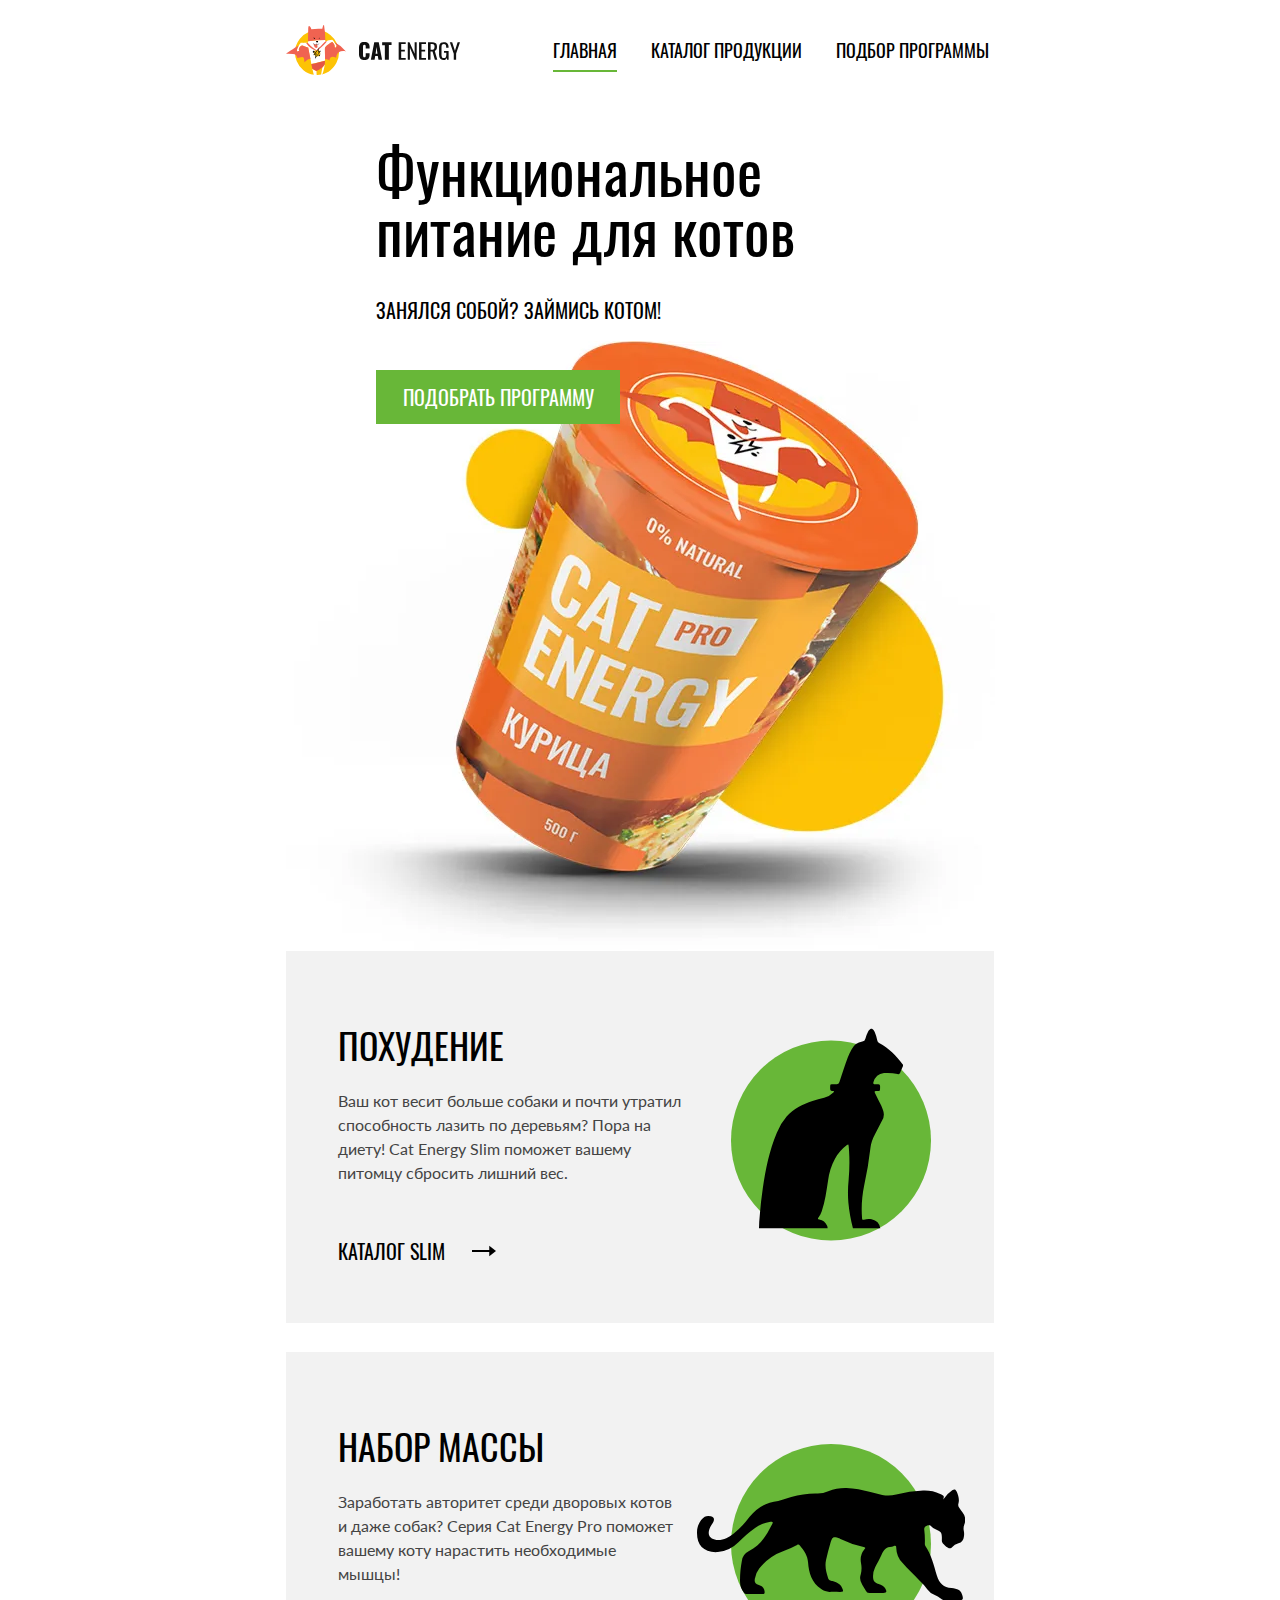
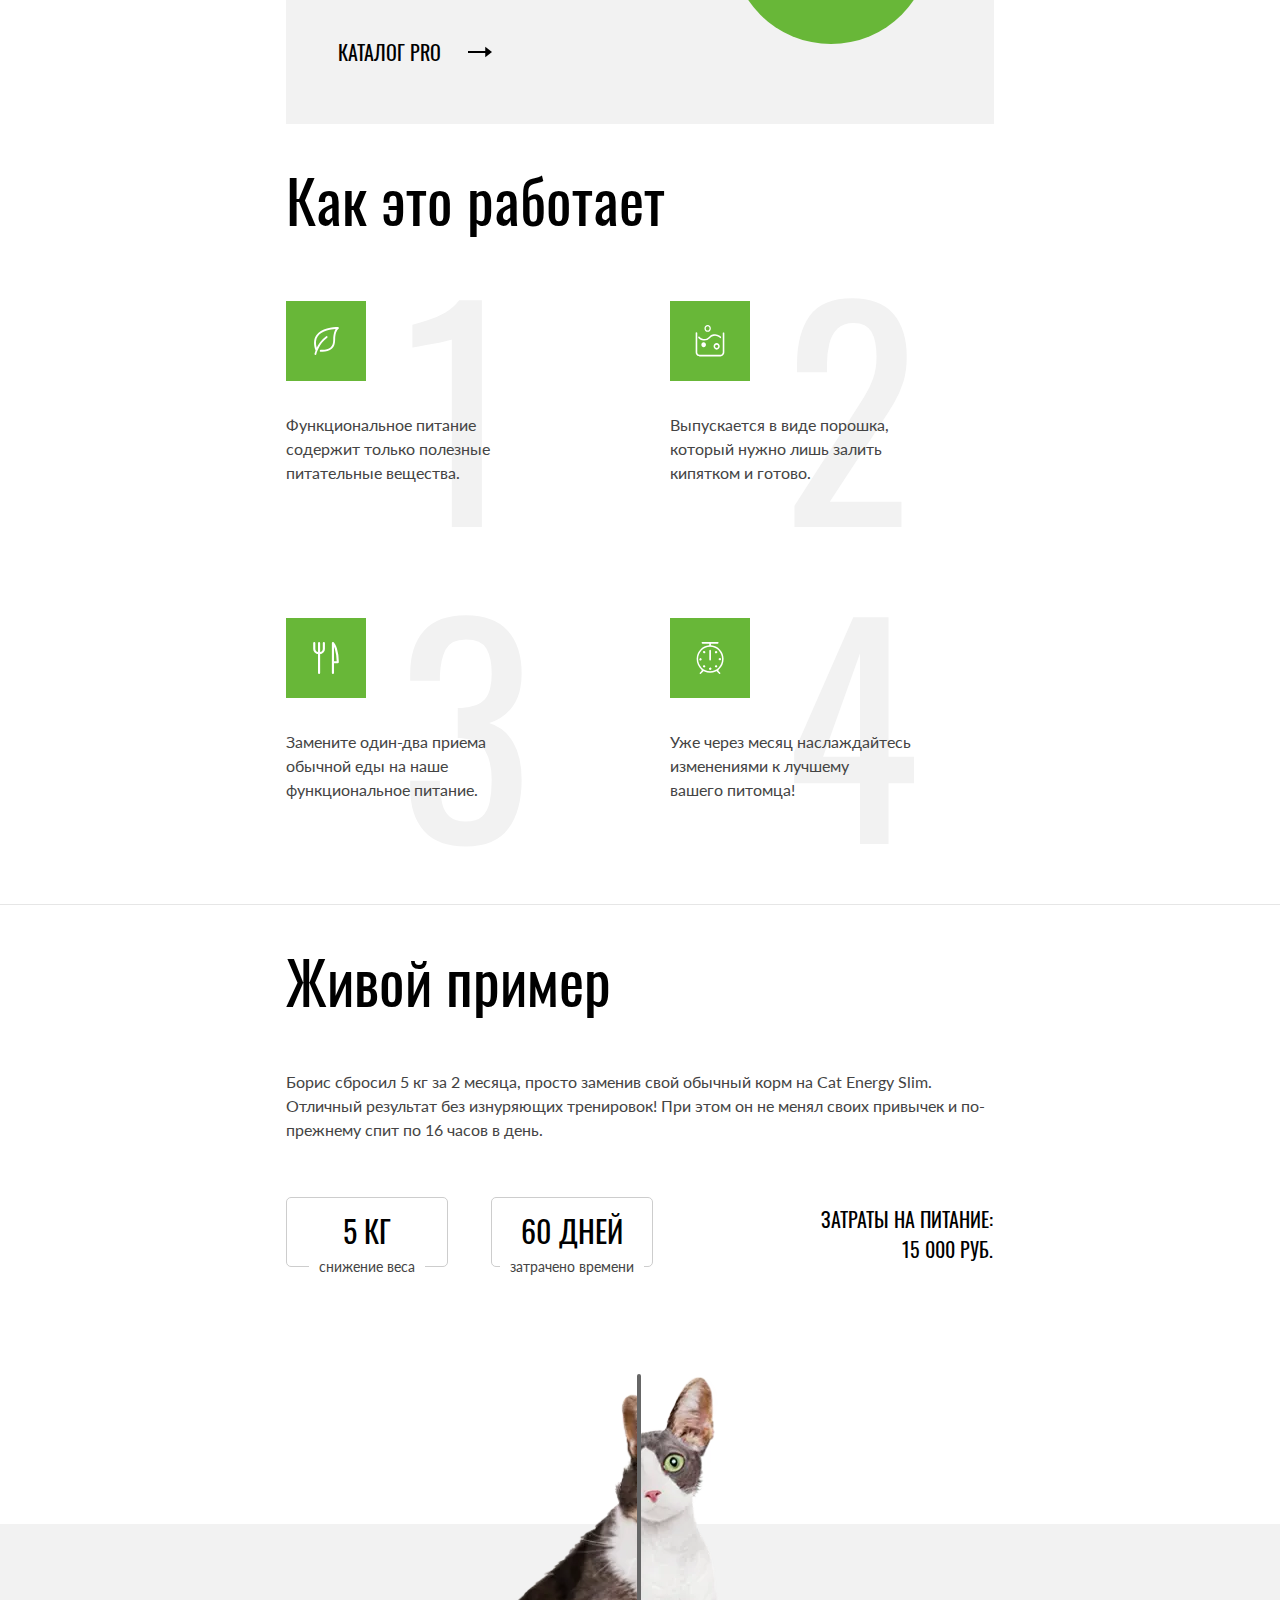
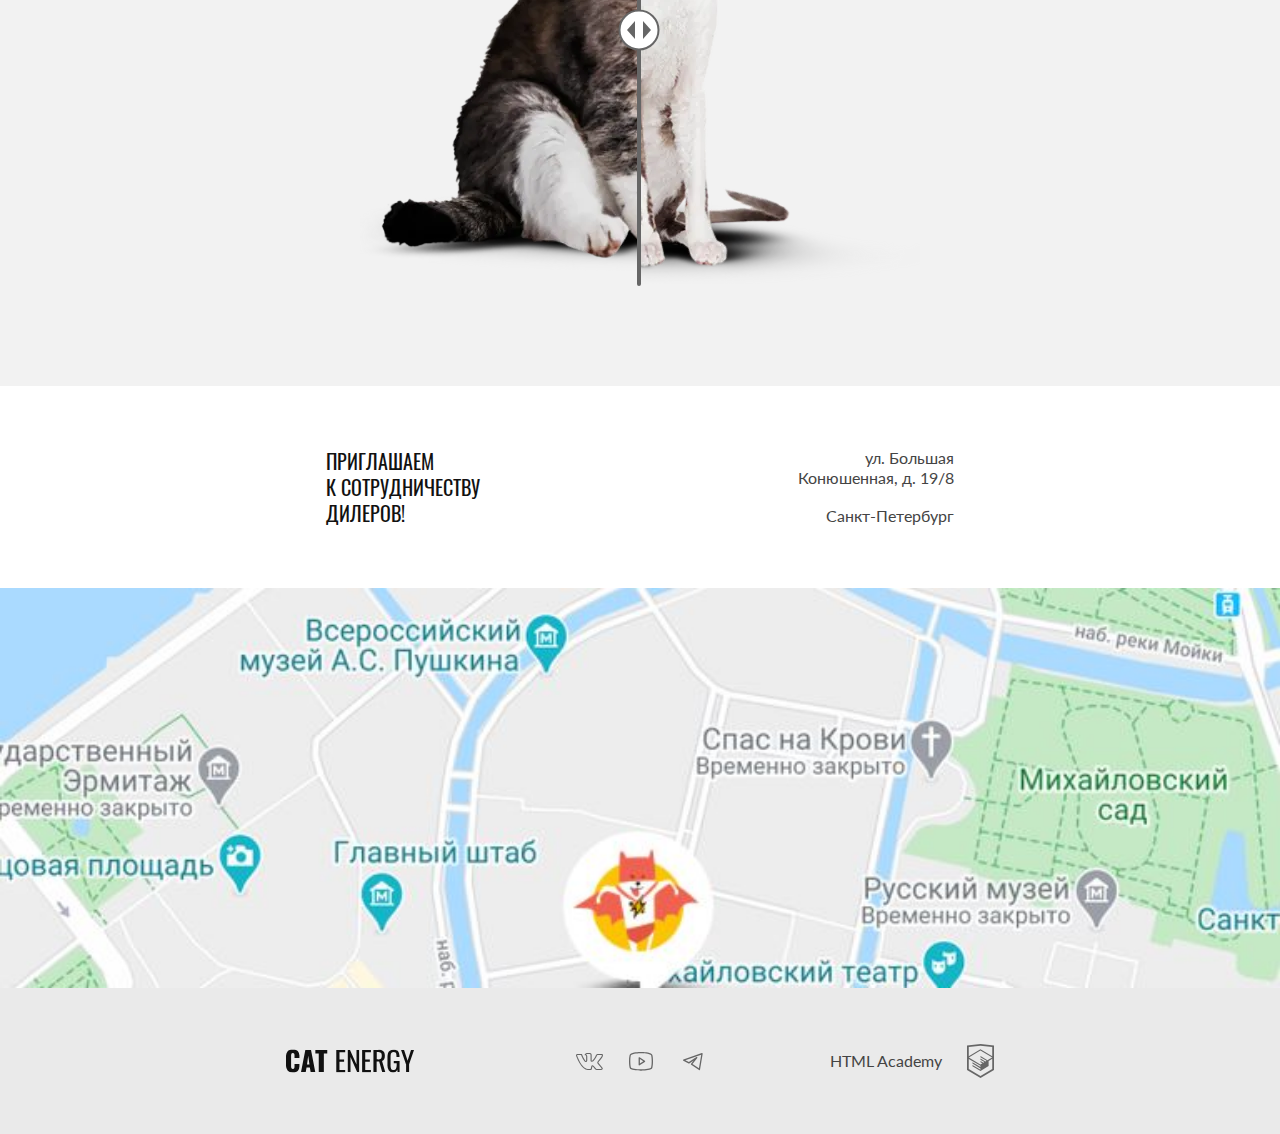
==== commit cf8c1dcf: "Deploying to gh-pages from @ htmlacademy-adaptive/2558577-cat-energy-32@70bf2dc3b29ebdf0a34cdaa10014" ====
--- a/index.html
+++ b/index.html
@@ -1 +1 @@
-<!DOCTYPE html><html class="page" lang="ru"><head><meta charset="UTF-8"><title>Cat Energy</title><meta name="viewport" content="width=device-width,initial-scale=1"><link rel="icon" href="favicon.ico"><link rel="icon" href="favicons/favicon.svg" type="image/svg+xml"><link rel="apple-touch-icon" href="favicons/favicon-apple.png"><link rel="manifest" href="manifest.webmanifest"><link rel="stylesheet" href="styles/styles.css"><script src="scripts/index.js" defer="defer"></script></head><body class="page__body"><header class="main-header"><div class="main-header__wrapper"><a class="main-header__logo-wrapper" href="index.html"><div class="main-header__logo"><picture><source type="image/svg+xml" media="(min-width: 1440px)" srcset="images/logo-desktop.svg" width="70" height="59"><source type="image/svg+xml" media="(min-width: 768px)" srcset="images/logo-tablet.svg" width="60" height="50"><img class="main-header__logo-image" src="images/logo-mobile.svg" alt="Cat Energy Logo" width="33" height="38"></picture></div><div class="main-header__logo-text-wrapper"><img class="main-header__logo-text" src="images/logo-text.svg" alt="Cat Energy" width="101" height="18"></div></a><button class="main-header__toggle main-header__toggle--open main-header__toggle--no-js" type="button" id="button"><span class="visually-hidden">Открыть меню</span></button></div><nav class="main-nav main-nav--no-js" id="main-nav"><ul class="main-nav__list site-list site-list--white" id="nav"><li class="site-list__item site-list__item--active"><a class="site-list__link" href="index.html">Главная</a></li><li class="site-list__item"><a class="site-list__link" href="catalog.html">Каталог продукции</a></li><li class="site-list__item"><a class="site-list__link" href="#">Подбор программы</a></li></ul></nav></header><main class="main-container"><h1 class="visually-hidden">Магазин "Кэт Энерджи"</h1><section class="hero"><div class="hero__wrapper"><h2 class="hero__title">Функциональное питание для котов</h2><p class="hero__description">Занялся собой? Займись котом!</p><div class="hero__image-wrapper"><picture><source type="image/webp" media="(min-width: 1440px)" srcset="images/hero-desktop@1x.webp, images/hero-desktop@2x.webp 2x" width="552" height="499"><source type="image/webp" media="(min-width: 768px)" srcset="images/hero-tablet@1x.webp, images/hero-tablet@2x.webp 2x" width="709" height="609"><source type="image/webp" srcset="images/hero-mobile@1x.webp, images/hero-mobile@2x.webp 2x" width="280" height="270"><source type="image/png" media="(min-width: 1440px)" srcset="images/hero-desktop@1x.png, images/hero-desktop@2x.png 2x" width="552" height="499"><source type="image/png" media="(min-width: 768px)" srcset="images/hero-tablet@1x.png, images/hero-tablet@2x.png 2x" width="709" height="609"><img class="hero__image" src="images/hero-mobile@1x.png" srcset="images/hero-mobile@2x.png" alt="Cat Energy Can." width="280" height="270"></picture></div><a class="hero__link button button--primary" href="#">Подобрать программу</a></div></section><section class="catalogs"><div class="container"><ul class="catalogs__list"><li class="catalogs__item catalogs__item--slim"><h3 class="catalogs__item-heading">Похудение</h3><p class="catalogs__text">Ваш кот весит больше собаки и почти утратил способность лазить по деревьям? Пора на диету! Cat Energy Slim поможет вашему питомцу сбросить лишний вес.</p><a class="catalogs__link" href="/">Каталог slim</a></li><li class="catalogs__item catalogs__item--pro"><h3 class="catalogs__item-heading">Набор массы</h3><p class="catalogs__text">Заработать авторитет среди дворовых котов и даже собак? Серия Cat Energy Pro поможет вашему коту нарастить необходимые мышцы!</p><a class="catalogs__link" href="/">Каталог pro</a></li></ul></div></section><section class="about container"><h2 class="about__title">Как это работает</h2><ul class="about__list"><li class="about__item about__item--leaf"><p class="about__description">Функциональное питание содержит только полезные питательные вещества.</p></li><li class="about__item about__item--water"><p class="about__description">Выпускается в виде порошка, который нужно лишь залить кипятком и готово.</p></li><li class="about__item about__item--food"><p class="about__description">Замените один-два приема обычной еды на наше функциональное питание.</p></li><li class="about__item about__item--clock"><p class="about__description">Уже через месяц наслаждайтесь изменениями к лучшему<br class="about_item-break">вашего питомца!</p></li></ul></section><section class="example"><div class="example__container container"><h2 class="example__heading">Живой пример</h2><p class="example__description">Борис сбросил 5 кг за 2 месяца, просто заменив свой обычный корм на Cat Energy Slim. Отличный результат без изнуряющих тренировок! При этом он не менял своих привычек и по-прежнему спит по 16 часов в день.</p><dl class="example__list"><div class="example__item"><dt class="example__value">5 кг</dt><dd class="example__params">снижение веса</dd></div><div class="example__item"><dt class="example__value">60 дней</dt><dd class="example__params">затрачено времени</dd></div><div class="example__item example__item--total"><dt class="example__value example__value--total">Затраты на питание:</dt><dd class="example__params example__params--total">15 000 руб.</dd></div></dl><div class="example__slider"><picture><source type="image/webp" media="(min-width: 768px)" srcset="images/example-before-tablet@1x.webp, images/example-before-tablet@2x.webp 2x" width="560" height="512"><source type="image/webp" srcset="images/example-before-mobile@1x.webp, images/example-before-mobile@2x.webp 2x" width="280" height="256"><source type="image/png" media="(min-width: 768px)" srcset="images/example-before-tablet@1x.png, images/example-before-tablet@2x.png 2x" width="560" height="512"><img class="example__slider-image example__slider-image--fat-cat" src="images/example-before-mobile@1x.png" srcset="images/example-before-mobile@2x.png 2x" width="280" height="256" alt="Толстый кот"></picture><picture><source type="image/webp" media="(min-width: 768px)" srcset="images/example-after-tablet@1x.webp, images/example-after-tablet@2x.webp 2x" width="560" height="512"><source type="image/webp" srcset="images/example-after-mobile@1x.webp, images/example-after-mobile@2x.webp 2x" width="280" height="256"><source type="image/png" media="(min-width: 768px)" srcset="images/example-after-tablet@1x.png, images/example-after-tablet@2x.png 2x" width="560" height="512"><img class="example__slider-image example__slider-image--thin-cat" src="images/example-after-mobile@1x.png" srcset="images/example-after-mobile@2x.png 2x" width="280" height="256" alt="Худой кот"></picture><button class="example__slider-control-button" type="button"><span class="visually-hidden">Переключить вид кота</span></button></div></div></section></main><footer class="main-footer"><div class="main-footer__contacts"><div class="main-footer__invitation">Приглашаем<br>к сотрудничеству<br>дилеров!</div><address class="main-footer__address">ул. Большая Конюшенная, д. 19/8 <span class="main-footer__address-footer">Санкт-Петербург</span></address></div><div class="main-footer__map"><script async src="https://api-maps.yandex.ru/services/constructor/1.0/js/?um=constructor%3Af2e64a53cb71bbe4ed83758235fdb5ce880ec3f54eabb59e74f0a3d1312a1f7a&amp;width=100%25&amp;height=100%25&amp;lang=ru_RU&amp;scroll=true"></script><noscript><picture><source type="image/webp" media="(min-width: 1440px)" srcset="images/location-desktop@1x.webp, images/location-desktop@2x.webp 2x" width="1440" height="400"><source type="image/webp" media="(min-width: 768px)" srcset="images/location-tablet@1x.webp, images/location-tablet@2x.webp 2x" width="768" height="400"><source type="image/webp" srcset="images/location-mobile@1x.webp, images/location-mobile@2x.webp 2x" width="320" height="362"><source type="image/jpg" media="(min-width: 1440px)" srcset="images/location-desktop@1x.jpg, images/location-desktop@2x.jpg 2x" width="1440" height="400"><source type="image/jpg" media="(min-width: 768px)" srcset="images/location-tablet@1x.jpg, images/location-tablet@2x.jpg 2x" width="768" height="400"><img class="main-footer__map-image" src="images/location-mobile@1x.jpg" srcset="images/location-mobile@2x.jpg 2x" width="320" height="362" alt="Карта с адресом"></picture></noscript></div><div class="main-footer__social social"><div class="social__wrapper"><a class="social__item social__logo-text-wrapper" href="index.html"><img class="social__logo-text" src="images/logo-text.svg" alt="Cat Energy" width="128" height="24"></a><ul class="social__item social__list"><li class="social__list-item"><a class="social__link social__link--vk" href="https://vk.com/htmlacademy"><span class="visually-hidden">vk</span></a></li><li class="social__list-item"><a class="social__link social__link--youtube" href="https://www.youtube.com/user/htmlacademyru"><span class="visually-hidden">youtube</span></a></li><li class="social__list-item"><a class="social__link social__link--telegram" href="https://t.me/htmlacademy"><span class="visually-hidden">telegram</span></a></li></ul><div class="social__item copyright"><a class="copyright__link" href="https://htmlacademy.ru/intensive/adaptive">HTML Academy</a></div></div></div></footer></body></html>+<!DOCTYPE html><html class="page" lang="ru"><head><meta charset="UTF-8"><title>Cat Energy</title><meta name="viewport" content="width=device-width,initial-scale=1"><link rel="icon" href="favicon.ico"><link rel="icon" href="favicons/favicon.svg" type="image/svg+xml"><link rel="apple-touch-icon" href="favicons/favicon-apple.png"><link rel="manifest" href="manifest.webmanifest"><link rel="stylesheet" href="styles/styles.css"><link rel="preload" href="../fonts/lato/Lato-Regular.woff2" type="font/woff2" as="font" crossorigin="anonymous"><link rel="preload" href="../fonts/oswald/oswaldregular.woff2" type="font/woff2" as="font" crossorigin="anonymous"><script src="scripts/index.js" defer="defer"></script></head><body class="page__body"><header class="main-header"><div class="main-header__wrapper"><a class="main-header__logo-wrapper" href="index.html"><div class="main-header__logo"><picture><source type="image/svg+xml" media="(min-width: 1440px)" srcset="images/logo-desktop.svg" width="70" height="59"><source type="image/svg+xml" media="(min-width: 768px)" srcset="images/logo-tablet.svg" width="60" height="50"><img class="main-header__logo-image" src="images/logo-mobile.svg" alt="Cat Energy Logo" width="33" height="38"></picture></div><div class="main-header__logo-text-wrapper"><img class="main-header__logo-text" src="images/logo-text.svg" alt="Cat Energy" width="101" height="18"></div></a><button class="main-header__toggle main-header__toggle--open main-header__toggle--no-js" type="button" id="button"><span class="visually-hidden">Открыть меню</span></button></div><nav class="main-nav main-nav--no-js" id="main-nav"><ul class="main-nav__list site-list site-list--white" id="nav"><li class="site-list__item site-list__item--active"><a class="site-list__link" href="index.html">Главная</a></li><li class="site-list__item"><a class="site-list__link" href="catalog.html">Каталог продукции</a></li><li class="site-list__item"><a class="site-list__link" href="#">Подбор программы</a></li></ul></nav></header><main class="main-container"><h1 class="visually-hidden">Магазин "Кэт Энерджи"</h1><section class="hero"><div class="hero__wrapper"><h2 class="hero__title">Функциональное питание для котов</h2><p class="hero__description">Занялся собой? Займись котом!</p><div class="hero__image-wrapper"><picture><source type="image/webp" media="(min-width: 1440px)" srcset="images/hero-desktop@1x.webp, images/hero-desktop@2x.webp 2x" width="552" height="499"><source type="image/webp" media="(min-width: 768px)" srcset="images/hero-tablet@1x.webp, images/hero-tablet@2x.webp 2x" width="709" height="609"><source type="image/webp" srcset="images/hero-mobile@1x.webp, images/hero-mobile@2x.webp 2x" width="280" height="270"><source type="image/png" media="(min-width: 1440px)" srcset="images/hero-desktop@1x.png, images/hero-desktop@2x.png 2x" width="552" height="499"><source type="image/png" media="(min-width: 768px)" srcset="images/hero-tablet@1x.png, images/hero-tablet@2x.png 2x" width="709" height="609"><img class="hero__image" src="images/hero-mobile@1x.png" srcset="images/hero-mobile@2x.png" alt="Cat Energy Can." width="280" height="270"></picture></div><a class="hero__link button button--primary" href="#">Подобрать программу</a></div></section><section class="catalogs"><div class="container"><ul class="catalogs__list"><li class="catalogs__item catalogs__item--slim"><h3 class="catalogs__item-heading">Похудение</h3><p class="catalogs__text">Ваш кот весит больше собаки и почти утратил способность лазить по деревьям? Пора на диету! Cat Energy Slim поможет вашему питомцу сбросить лишний вес.</p><a class="catalogs__link" href="/">Каталог slim</a></li><li class="catalogs__item catalogs__item--pro"><h3 class="catalogs__item-heading">Набор массы</h3><p class="catalogs__text">Заработать авторитет среди дворовых котов и даже собак? Серия Cat Energy Pro поможет вашему коту нарастить необходимые мышцы!</p><a class="catalogs__link" href="/">Каталог pro</a></li></ul></div></section><section class="about container"><h2 class="about__title">Как это работает</h2><ul class="about__list"><li class="about__item about__item--leaf"><p class="about__description">Функциональное питание содержит только полезные питательные вещества.</p></li><li class="about__item about__item--water"><p class="about__description">Выпускается в виде порошка, который нужно лишь залить кипятком и готово.</p></li><li class="about__item about__item--food"><p class="about__description">Замените один-два приема обычной еды на наше функциональное питание.</p></li><li class="about__item about__item--clock"><p class="about__description">Уже через месяц наслаждайтесь изменениями к лучшему<br class="about_item-break">вашего питомца!</p></li></ul></section><section class="example"><div class="example__container container"><h2 class="example__heading">Живой пример</h2><p class="example__description">Борис сбросил 5 кг за 2 месяца, просто заменив свой обычный корм на Cat Energy Slim. Отличный результат без изнуряющих тренировок! При этом он не менял своих привычек и по-прежнему спит по 16 часов в день.</p><dl class="example__list"><div class="example__item"><dt class="example__value">5 кг</dt><dd class="example__params">снижение веса</dd></div><div class="example__item"><dt class="example__value">60 дней</dt><dd class="example__params">затрачено времени</dd></div><div class="example__item example__item--total"><dt class="example__value example__value--total">Затраты на питание:</dt><dd class="example__params example__params--total">15 000 руб.</dd></div></dl><div class="example__slider"><picture><source type="image/webp" media="(min-width: 768px)" srcset="images/example-before-tablet@1x.webp, images/example-before-tablet@2x.webp 2x" width="560" height="512"><source type="image/webp" srcset="images/example-before-mobile@1x.webp, images/example-before-mobile@2x.webp 2x" width="280" height="256"><source type="image/png" media="(min-width: 768px)" srcset="images/example-before-tablet@1x.png, images/example-before-tablet@2x.png 2x" width="560" height="512"><img class="example__slider-image example__slider-image--fat-cat" src="images/example-before-mobile@1x.png" srcset="images/example-before-mobile@2x.png 2x" width="280" height="256" alt="Толстый кот"></picture><picture><source type="image/webp" media="(min-width: 768px)" srcset="images/example-after-tablet@1x.webp, images/example-after-tablet@2x.webp 2x" width="560" height="512"><source type="image/webp" srcset="images/example-after-mobile@1x.webp, images/example-after-mobile@2x.webp 2x" width="280" height="256"><source type="image/png" media="(min-width: 768px)" srcset="images/example-after-tablet@1x.png, images/example-after-tablet@2x.png 2x" width="560" height="512"><img class="example__slider-image example__slider-image--thin-cat" src="images/example-after-mobile@1x.png" srcset="images/example-after-mobile@2x.png 2x" width="280" height="256" alt="Худой кот"></picture><button class="example__slider-control-button" type="button"><span class="visually-hidden">Переключить вид кота</span></button></div></div></section></main><footer class="main-footer"><div class="main-footer__contacts"><div class="main-footer__invitation">Приглашаем<br>к сотрудничеству<br>дилеров!</div><address class="main-footer__address">ул. Большая Конюшенная, д. 19/8 <span class="main-footer__address-footer">Санкт-Петербург</span></address></div><div class="main-footer__map"><script async src="https://api-maps.yandex.ru/services/constructor/1.0/js/?um=constructor%3Af2e64a53cb71bbe4ed83758235fdb5ce880ec3f54eabb59e74f0a3d1312a1f7a&amp;width=100%25&amp;height=100%25&amp;lang=ru_RU&amp;scroll=true"></script><noscript><picture><source type="image/webp" media="(min-width: 1440px)" srcset="images/location-desktop@1x.webp, images/location-desktop@2x.webp 2x" width="1440" height="400"><source type="image/webp" media="(min-width: 768px)" srcset="images/location-tablet@1x.webp, images/location-tablet@2x.webp 2x" width="768" height="400"><source type="image/webp" srcset="images/location-mobile@1x.webp, images/location-mobile@2x.webp 2x" width="320" height="362"><source type="image/jpg" media="(min-width: 1440px)" srcset="images/location-desktop@1x.jpg, images/location-desktop@2x.jpg 2x" width="1440" height="400"><source type="image/jpg" media="(min-width: 768px)" srcset="images/location-tablet@1x.jpg, images/location-tablet@2x.jpg 2x" width="768" height="400"><img class="main-footer__map-image" src="images/location-mobile@1x.jpg" srcset="images/location-mobile@2x.jpg 2x" width="320" height="362" alt="Карта с адресом"></picture></noscript></div><div class="main-footer__social social"><div class="social__wrapper"><a class="social__item social__logo-text-wrapper" href="index.html"><img class="social__logo-text" src="images/logo-text.svg" alt="Cat Energy" width="128" height="24"></a><ul class="social__item social__list"><li class="social__list-item"><a class="social__link social__link--vk" href="https://vk.com/htmlacademy"><span class="visually-hidden">vk</span></a></li><li class="social__list-item"><a class="social__link social__link--youtube" href="https://www.youtube.com/user/htmlacademyru"><span class="visually-hidden">youtube</span></a></li><li class="social__list-item"><a class="social__link social__link--telegram" href="https://t.me/htmlacademy"><span class="visually-hidden">telegram</span></a></li></ul><div class="social__item copyright"><a class="copyright__link" href="https://htmlacademy.ru/intensive/adaptive">HTML Academy</a></div></div></div></footer></body></html>--- a/styles/styles.css
+++ b/styles/styles.css
@@ -1 +1 @@
-@font-face{font-family:Lato-Regular;font-weight:400;font-style:normal;font-display:swap;src:url(../fonts/lato/Lato-Regular.woff2)format("woff2")}@font-face{font-family:Oswald;font-weight:400;font-style:normal;font-display:swap;src:url(../fonts/oswald/oswaldregular.woff2)format("woff2")}body{color:#000;background-color:#fff;margin:0;font-family:Lato-Regular,Arial,sans-serif;font-size:18px;line-height:27px}.container{width:280px;margin:0 auto}@media (width>=768px){.container{width:708px}}@media (width>=1440px){.container{width:1220px}}@media (width>=768px){.main-header{align-items:center;width:708px;margin:0 auto;display:flex}}@media (width>=1440px){.main-header{z-index:1;background:0 0;width:1220px;position:absolute;left:0;right:0}}.main-header__wrapper{background-color:#fff;justify-content:space-between;align-items:center;width:280px;margin:0 auto;padding:13px 20px 7px;display:flex}@media (width>=768px){.main-header__wrapper{margin:unset;justify-content:flex-start;width:auto;padding:25px 0 0}}@media (width>=1440px){.main-header__wrapper{padding:55px 0}}.main-header__logo-wrapper{justify-content:space-between;align-items:center;width:68%;display:flex}.main-header__logo-wrapper:hover{opacity:.8}.main-header__logo-wrapper:active{opacity:.6}@media (width>=768px){.main-header__logo-wrapper{width:unset}}.main-header__logo{text-transform:none}@media (width>=768px){.main-header__logo-text-wrapper{margin-left:13px}}@media (width>=1440px){.main-header__logo-text{width:118px;height:21px}}.main-header__toggle{cursor:pointer;background-image:url(../icons/stack.svg#menu-show);background-color:unset;border:none;width:24px;height:24px;margin-bottom:7px}@media (width>=768px){.main-header__toggle{display:none}}.main-header__toggle--close{background-image:url(../icons/stack.svg#menu-hide);width:22px;height:22px;margin-left:2px}.main-header__toggle--no-js{opacity:0;pointer-events:none}.main-nav{text-transform:uppercase;background-color:#fff;width:100%;font-family:Oswald,Arial,sans-serif;font-size:20px;line-height:20px;display:flex;position:absolute;top:65px;left:0;right:0}@media (width>=768px){.main-nav{width:unset;background-color:#0000;margin-top:30px;margin-left:auto;font-size:18px;line-height:24px;position:static}}@media (width>=1440px){.main-nav{margin-top:15px;font-size:20px;line-height:30px}}.main-nav--no-js{display:flex;position:static}.main-nav--no-js .main-nav__list{display:flex}.site-list{color:#000;z-index:2;background-color:#fff;flex-direction:column;column-gap:33px;width:100%;margin:0;padding:0;font-family:Oswald,Arial,sans-serif;list-style-type:none;display:none}@media (width>=768px){.site-list{background-color:#0000;flex-direction:row;gap:34px;height:32px;padding-right:5px;display:flex}}@media (width>=1440px){.site-list{height:38px;padding-right:0}}.site-list--open{display:flex}.site-list__item{text-align:center;border-top:1px solid #e6e6e6;width:100%;font-size:20px;line-height:20px}.site-list__item:last-child{border-bottom:1px solid #e6e6e6}.site-list__item:hover{opacity:.6}.site-list__item:active{opacity:.3}@media (width>=768px){.site-list__item{margin:unset;padding:unset;border:unset;width:auto;font-size:18px}.site-list__item:last-child{border:unset}}@media (width>=1440px){.site-list__item{margin:unset;padding:unset;border:unset;width:auto;height:29px;font-size:20px;line-height:22px}.site-list__item:last-child{border:unset}}@media (width>=768px){.site-list__item--active{border-bottom:2px solid #68b738}}@media (width>=1440px){.site-list--white{color:#fff}.site-list--white .site-list__item--active{border-bottom:2px solid #fff}}.site-list__link{color:inherit;width:auto;margin:0;padding:22px 0 24px;text-decoration:none;display:block}@media (width>=768px){.site-list__link{padding:0;display:inline}}.main-container{flex-direction:column;display:flex}.hero{color:#fff;min-width:100%;font-family:Oswald,Arial,sans-serif;font-weight:400;position:relative}.hero:before{content:"";z-index:-1;background-image:-webkit-linear-gradient(90deg,#68b738,#68b738bf),-webkit-image-set(url(../images/hero-bg-mobile@1x.jpg) 1x type("image/jpeg"),url(../images/hero-bg-mobile@2x.jpg) 2x type("image/jpeg")),-webkit-linear-gradient(bottom left,#3f3e43,#525157);background-image:linear-gradient(90deg,#68b738,#68b738bf),image-set("../images/hero-bg-mobile@1x.jpg" 1x type("image/jpeg"),"../images/hero-bg-mobile@2x.jpg" 2x type("image/jpeg")),linear-gradient(to bottom left,#3f3e43,#525157);background-position:50%;background-repeat:no-repeat;width:100%;height:302px;position:absolute;top:0}@media (width>=768px){.hero{color:#000}.hero:before{display:none}}@media (width>=1440px){.hero:before{background-image:-webkit-linear-gradient(90deg,#68b738,#68b738bf),-webkit-image-set(url(../images/hero-bg-desktop@1x.jpg) 1x type("image/jpeg"),url(../images/hero-bg-desktop@2x.jpg) 2x type("image/jpeg")),-webkit-linear-gradient(bottom left,#3f3e43,#525157);background-image:linear-gradient(90deg,#68b738,#68b738bf),image-set("../images/hero-bg-desktop@1x.jpg" 1x type("image/jpeg"),"../images/hero-bg-desktop@2x.jpg" 2x type("image/jpeg")),linear-gradient(to bottom left,#3f3e43,#525157);background-position:100%;width:50%;height:100%;display:block;right:0}}.hero__wrapper{flex-direction:column;align-items:center;width:320px;margin:0 auto;display:flex;position:relative}@media (width>=768px){.hero__wrapper{width:528px;min-height:869px}}@media (width>=1440px){.hero__wrapper{align-items:flex-start;width:1060px;min-height:551px;margin-top:143px}}.hero__title{font:inherit;text-align:center;margin:27px auto 0;font-size:36px;line-height:36px}@media (width>=768px){.hero__title{text-align:start;margin-top:58px;font-size:60px;line-height:60px}}@media (width>=1440px){.hero__title{max-width:50%;margin:81px 0 0}}.hero__description{text-transform:uppercase;margin:25px auto 0;font-size:14px;line-height:14px}@media (width>=768px){.hero__description{margin-top:40px;margin-left:0;font-size:20px;line-height:20px}}.hero__image-wrapper{height:273px;margin:29px 0 0;position:relative}@media (width>=768px){.hero__image-wrapper{z-index:-1;height:610px;position:absolute;bottom:0}}@media (width>=1440px){.hero__image-wrapper{margin-right:141px;top:-30px;right:0}}.hero__link{text-align:center;color:inherit;width:280px;padding:10px 0;text-decoration:none}@media (width>=768px){.hero__link{width:auto;margin:50px auto 0 0;padding:14px 26px}}.catalogs{padding-top:20px}@media (width>=768px){.catalogs{margin:0;padding:0}}.catalogs__item{background-color:#f2f2f2;grid-template-columns:70px 1fr;gap:22px 0;padding:21px 20px;display:grid}.catalogs__item:before{content:"";background-position:50%;background-repeat:no-repeat;background-size:contain;width:67px;height:54px;margin-left:-8px;display:block}@media (width>=768px){.catalogs__item{grid-template-rows:repeat(3,auto);grid-template-columns:1fr 240px;gap:19px 10px;padding:76px 63px 57px 52px}.catalogs__item:before{grid-area:1/2/-1/3;justify-self:end;width:200px;height:211px;padding-top:4px}}@media (width>=1440px){.catalogs__item{grid-template-columns:152px 1fr;gap:10px;max-width:465px;padding:45px 52px 60px}.catalogs__item:not(:last-child){margin-bottom:0}.catalogs__item:before{grid-area:auto;justify-self:flex-start;width:100px;height:106px;margin-top:-6px;margin-left:1px}}.catalogs__item--slim:before{background-image:url(../icons/stack.svg#cat-slim)}.catalogs__item--pro:before{background-image:url(../icons/stack.svg#cat-pro);margin-left:-8px}@media (width>=768px){.catalogs__item--pro:before{width:268px;height:200px;margin-top:14px;margin-left:0;margin-right:-34px}}@media (width>=1440px){.catalogs__item--pro:before{width:134px;height:100px;margin-top:0;margin-left:-19px;margin-right:0}}.catalogs__item-heading{font:inherit;color:#000;text-transform:uppercase;align-self:center;margin:0;font-family:Oswald,Arial,sans-serif;font-size:24px;font-weight:400;line-height:37px}@media (width>=768px){.catalogs__item-heading{font-size:36px;line-height:36px}}.catalogs__text{color:#444;grid-column:1/-1;margin:0;font-family:Lato-Regular,Arial,sans-serif;font-size:14px;font-weight:400;line-height:18px}@media (width>=768px){.catalogs__text{grid-area:unset;padding-top:7px;padding-bottom:2px;font-size:16px;line-height:24px}}@media (width>=1440px){.catalogs__text{grid-column:1/-1;padding-top:26px}}.catalogs__link{color:inherit;text-transform:uppercase;border-top:1px solid #d9d9d9;grid-column:1/-1;align-items:center;width:100%;padding-top:19px;font-family:Oswald,Arial,sans-serif;font-size:16px;font-weight:400;line-height:16px;text-decoration:none;display:flex}.catalogs__link:active{opacity:.3}.catalogs__link:after{content:"";transform-origin:0;background-image:url(../icons/stack.svg#arrow);width:24px;height:12px;margin-left:15px;transition:transform .3s linear}.catalogs__link:is(:hover,:active,:focus-visible,:focus):after{transform:scaleX(1.35)}@media (width>=768px){.catalogs__link{grid-area:unset;border-top:none;justify-self:start;padding-top:30px;font-size:20px;line-height:30px}.catalogs__link:after{margin-left:27px}}@media (width>=1440px){.catalogs__link{grid-column:1/-1;padding-top:14px}}.catalogs__list{flex-direction:column;gap:21px;margin:0;padding:0 0 20px;list-style:none;display:flex}@media (width>=768px){.catalogs__list{gap:29px;padding:0 0 45px}}@media (width>=1440px){.catalogs__list{flex-direction:row;gap:80px;padding:82px 0 71px}}.about{padding:0 20px 48px}@media (width>=768px){.about{padding:0 30px 6px}}@media (width>=1440px){.about{padding:0}}.about__title{font:inherit;margin:0 0 40px;font-family:Oswald,Arial,sans-serif;font-size:36px;line-height:40px}@media (width>=768px){.about__title{margin-bottom:72px;font-size:60px;line-height:60px}}.about__item{color:#444;counter-increment:counter 1;align-items:center;margin-left:0;font-size:14px;line-height:18px;display:flex;position:relative}.about__item:before{content:"";background-color:#68b738;background-position:50%;background-repeat:no-repeat;background-size:30px 32px;min-width:60px;height:60px;margin-right:20px;display:inline-block}@media (width>=768px){.about__item:before{width:80px;height:80px}.about__item{flex-direction:column;align-items:flex-start;gap:31px;width:245px;min-height:280px;font-size:16px;line-height:24px}.about__item:after{color:#f2f2f2;content:counter(counter);z-index:-1;font-family:Oswald,Arial,sans-serif;font-size:280px;font-weight:400;line-height:280px;position:absolute;top:-40px;bottom:0;left:113px}}.about_item-break{display:none}@media (width>=768px){.about_item-break{display:inline}}.about__item--leaf:before{background-image:url(../icons/stack.svg#leaf)}.about__item--leaf:after{left:118px}.about__item--water:before{background-image:url(../icons/stack.svg#water)}.about__item--clock:before{background-image:url(../icons/stack.svg#clock)}.about__item--food:before{background-image:url(../icons/stack.svg#food)}.about__list{flex-direction:column;gap:20px;margin:0;padding:0;list-style-type:none;display:flex}@media (width>=768px){.about__list{flex-flow:wrap;align-items:stretch;gap:37px 139px}}@media (width>=1440px){.about__list{gap:80px}}.about__description{margin:1px 0}.example{background-color:#eaeaea}@media (width>=768px){.example{background-color:#0000;border-top:1px solid #e6e6e6}}@media (width>=1440px){.example{border-top:none}}.example__container{grid-template-columns:1fr 280px 1fr;padding:26px 0 40px;display:grid}@media (width>=768px){.example__container{background:linear-gradient(0deg,#f2f2f2 462px,#fff 462px);grid-template-columns:1fr 708px 1fr;width:100%;padding:45px 0 100px}}@media (width>=1440px){.example__container{grid-template-rows:repeat(3,auto);grid-template-columns:1fr 433px 787px 1fr;margin-bottom:0;padding:0}}.example__heading{font:inherit;grid-area:1/2/2/3;margin:0 0 39px;font-family:Oswald,Arial,sans-serif;font-size:36px;line-height:40px}@media (width>=768px){.example__heading{margin:0 0 60px;font-size:60px;line-height:60px}}@media (width>=1440px){.example__heading{padding-top:30px;padding-bottom:85px}}.example__list{flex-wrap:wrap;grid-column:2/3;justify-content:center;gap:20px 32px;margin:0;padding-bottom:20px;display:flex}@media (width>=768px){.example__list{justify-content:start;gap:43px;padding-bottom:100px}}@media (width>=1440px){.example__list{gap:55px 43px;padding-top:70px;padding-bottom:75px}}.example__item{flex-direction:column;flex-basis:124px;display:flex}@media (width>=768px){.example__item{flex-basis:162px}}.example__description{color:#444;grid-column:2/3;width:100%;margin:0 0 20px;font-family:Lato-Regular,Arial,sans-serif;font-size:14px;font-weight:400;line-height:18px}@media (width>=768px){.example__description{margin:0 0 55px;font-size:16px;line-height:24px}}@media (width>=1440px){.example__description{margin:0}}.example__value{color:#000;text-transform:uppercase;text-align:center;border:1px solid #cdcdcd;border-radius:5px;padding:15px 14px 14px;font-family:Oswald,Arial,sans-serif;font-size:24px;font-weight:400;line-height:24px}@media (width>=768px){.example__value{padding:14px 14px 17px;font-size:30px;line-height:37px}}.example__params{color:#444;text-align:center;background-color:#eaeaea;align-self:center;margin:-.7em 19px 0;padding:0 10px;font-family:Lato-Regular,Arial,sans-serif;font-size:12px;font-weight:400;line-height:12px;display:block}@media (width>=768px){.example__params{background-color:#fff;margin:-.5em 8px 0;font-size:14px;line-height:14px}}@media (width>=1440px){.example__params{background:linear-gradient(0deg,#f2f2f2 462px,#fff 462px)}}.example__item--total{flex-flow:row;flex-basis:auto;justify-content:center;gap:.3em;width:100%;display:flex}@media (width>=768px){.example__item--total{text-align:right;flex-direction:column;flex-basis:290px;gap:13px;width:auto;margin-left:auto;margin-right:1px}}@media (width>=1440px){.example__item--total{flex-direction:row;flex-basis:357px;justify-content:space-between;align-items:center;margin-left:0}}.example__value--total{color:#000;border:none;padding:0;font-family:Oswald,Arial,sans-serif;font-size:14px;font-weight:400;line-height:20px}@media (width>=768px){.example__value--total{text-align:end;font-size:20px;line-height:14px}}.example__params--total{color:#000;text-transform:uppercase;align-self:auto;margin:0;padding:0;font-family:Oswald,Arial,sans-serif;font-size:14px;font-weight:400;line-height:20px}@media (width>=768px){.example__params--total{text-align:end;font-size:20px;line-height:20px}}@media (width>=1440px){.example__params--total{margin-right:30px}}.example__slider-control-button{cursor:pointer;background-color:#666;border:none;border-radius:2px;width:4px;height:100%;padding:0;transition:background-color .3s ease-in-out;display:block;position:absolute;left:49%}.example__slider-control-button:before{content:"";background-color:#fff;border:2px solid #666;border-radius:50%;width:37px;height:37px;transition:border-color .3s ease-in-out;display:block;position:absolute;top:50%;left:50%;transform:translate(-50%,-50%)}.example__slider-control-button:after{content:"";background-color:#666;width:24px;height:18px;transition:background-color .3s ease-in-out;display:block;position:absolute;top:50%;left:50%;transform:translate(-50%,-50%);-webkit-mask-image:url(../icons/stack.svg#controls);mask-image:url(../icons/stack.svg#controls);-webkit-mask-position:50%;mask-position:50%;-webkit-mask-size:contain;mask-size:contain;-webkit-mask-repeat:no-repeat;mask-repeat:no-repeat}.example__slider-control-button:is(:hover,:focus-visible,:focus){background-color:#68b738}.example__slider-control-button:active{opacity:.6}.example__slider-control-button:is(:hover,:focus-visible,:focus):before{border-color:#68b738}.example__slider-control-button:is(:hover,:focus-visible,:focus):after{background-color:#68b738}@media (width>=768px){.example__slider-control-button{left:49.5%}}.example__slider{grid-column:2/3;justify-self:center;justify-items:center;width:280px;height:256px;display:flex;position:relative}@media (width>=768px){.example__slider{width:560px;height:512px}}@media (width>=1440px){.example__slider{grid-area:1/3/-1/4;justify-self:right;margin-top:30px}}.example__slider-image{object-fit:cover;height:100%;display:block;overflow:hidden}.example__slider-image--fat-cat{object-position:left;width:100%}.example__slider-image--thin-cat{object-position:right;width:100%}.main-footer{background-color:#fff;width:100%;position:relative}.main-footer__contacts{justify-content:space-between;width:280px;margin:0 auto;padding:26px 20px;display:flex}@media (width>=768px){.main-footer__contacts{width:628px;padding:62px 70px}}@media (width>=1440px){.main-footer__contacts{background-color:#fff;width:425px;margin-right:45px;position:absolute;top:95px;right:50%}}.main-footer--catalog-page{background-color:#eaeaea}@media (width>=1440px){.main-footer--catalog-page{background-color:#fff}}.main-footer--grey{background-color:#f2f2f2}.main-footer__invitation{color:#111;text-transform:uppercase;flex:1;font-family:Oswald,Arial,sans-serif;font-size:16px;line-height:20px}@media (width>=768px){.main-footer__invitation{max-width:163px;font-size:20px;line-height:26px}}@media (width>=1440px){.main-footer__invitation{margin-left:10px}}.main-footer__address{color:#444;flex-direction:column;flex:1;justify-content:space-between;font-size:14px;font-style:normal;line-height:20px;display:flex}@media (width>=768px){.main-footer__address{text-align:end;max-width:157px;font-size:16px}}@media (width>=1440px){.main-footer__address{text-align:start;margin-right:10px}}.main-footer__map{height:362px;overflow:hidden}@media (width>=768px){.main-footer__map{height:400px}}.main-footer__map-image{object-fit:cover;width:100%}.social{background-color:#eaeaea}.social__wrapper{flex-direction:column;align-items:center;max-width:320px;margin:0 auto;padding:20px 0;display:flex}@media (width>=768px){.social__wrapper{flex-direction:row;justify-content:space-between;gap:120px;max-width:708px;padding:36px 68px}}@media (width>=1440px){.social__wrapper{max-width:1220px;padding:47px 0}}.social__item{color:inherit;border-bottom:1px solid #d9d9d9;justify-content:center;width:280px;margin:0 20px;padding:20px 0;text-decoration:none;display:flex}.social__item:last-child{border-bottom:none}@media (width>=768px){.social__item{border-bottom:none;width:auto;margin:0}}.social__logo-text-wrapper:hover{opacity:.8}.social__logo-text-wrapper:active{opacity:.6}@media (width>=768px){.social__logo-text-wrapper{padding-right:38px}}.social__list{flex-wrap:wrap;gap:20px 24px;margin:0;padding:20px 0;list-style-type:none}.social__link:before{content:"";color:inherit;background-color:#666;width:28px;height:22px;display:block;-webkit-mask-position:50%;mask-position:50%;-webkit-mask-size:contain;mask-size:contain;-webkit-mask-repeat:no-repeat;mask-repeat:no-repeat}.social__link:hover:before{background-color:#68b738}.social__link:active:before{opacity:.3}.social__link--vk:before{-webkit-mask-image:url(../icons/stack.svg#vk);mask-image:url(../icons/stack.svg#vk)}.social__link--youtube:before{-webkit-mask-image:url(../icons/stack.svg#youtube);mask-image:url(../icons/stack.svg#youtube)}.social__link--telegram:before{-webkit-mask-image:url(../icons/stack.svg#telegram);mask-image:url(../icons/stack.svg#telegram)}.copyright__link{color:#444;justify-content:space-between;align-items:center;width:100%;font-size:16px;line-height:20px;text-decoration:none;display:flex}@media (width>=768px){.copyright__link{width:164px}}.copyright__link:after{content:"";background-color:#666;width:27px;height:34px;display:block;-webkit-mask-image:url(../icons/stack.svg#html-academy);mask-image:url(../icons/stack.svg#html-academy);-webkit-mask-position:50%;mask-position:50%;-webkit-mask-size:contain;mask-size:contain;-webkit-mask-repeat:no-repeat;mask-repeat:no-repeat}.copyright__link:hover:after{background-color:#68b738}.copyright__link:active{opacity:.3}.catalog{border-top:1px solid #d9d9d9;min-width:100%}@media (width>=768px){.catalog{border:none}}@media (width>=1440px){.catalog{margin-top:143px}}.catalog__title{font:inherit;color:#000;margin:27px auto 41px;font-family:Oswald,Arial,sans-serif;font-size:36px;line-height:36px}@media (width>=768px){.catalog__title{font-size:60px;line-height:60px}}.catalog__list{margin:0;padding:0;list-style-type:none;display:grid}@media (width>=768px){.catalog__list{grid-template-columns:repeat(2,324px);grid-auto-rows:511px;gap:60px;width:708px;margin:0 auto}}@media (width>=1440px){.catalog__list{grid-template-columns:repeat(4,243px);gap:80px;width:1220px;margin-top:84px}}.catalog__item{border-top:1px solid #ebebeb;position:relative}@media (width>=768px){.catalog__item{border:none;padding:0 37px 40px}.catalog__item:before{content:"";z-index:-1;background-color:#f2f2f2;width:100%;height:calc(100% - 81px);position:absolute;bottom:0;left:0}}.catalog__item-wrapper{grid-template-rows:repeat(3,auto);grid-template-columns:repeat(2,50%);width:280px;margin:0 auto;padding:20px 0 21px;display:grid}@media (width>=768px){.catalog__item-wrapper{grid-template-rows:242px 1fr auto;grid-template-columns:1fr;width:100%;height:100%;padding:0}}.catalog__item-image{grid-row:1/-2;place-self:center}@media (width>=768px){.catalog__item-image{grid-row:1/2;margin:auto}}.catalog__item-image img{object-fit:contain;height:103px}.catalog__item-title{font:inherit;text-transform:uppercase;color:#222;width:80px;margin-bottom:6px;font-family:Oswald,Arial,sans-serif;font-size:16px;font-weight:400;line-height:20px;text-decoration:none}@media (width>=768px){.catalog__item-title{text-align:center;width:140px;margin:0 auto;font-size:20px;line-height:24px}}.catalog__item-param-list{color:#444;grid-template-columns:repeat(2,50%);grid-auto-rows:16px;margin:0;font-size:12px;line-height:16px;display:grid}@media (width>=768px){.catalog__item-param-list{grid-auto-rows:25px;row-gap:5px;font-size:16px;line-height:20px}.catalog__item-param{border-bottom:1px solid #cdcdcd;padding-bottom:5px}}.catalog__item-value{text-align:end;margin:0}@media (width>=768px){.catalog__item-value{border-bottom:1px solid #cdcdcd;padding-bottom:5px}}.catalog__item-button{grid-column:1/-1;margin-top:15px;padding:10px 0}@media (width>=768px){.catalog__item-button{margin-top:32px;font-size:16px;line-height:20px}}.item-more{border-bottom:1px solid #ebebeb;flex-direction:column;align-items:center;padding:25px 0;display:flex}.item-more:before{content:"";background-color:#fff;background-image:url(../icons/stack.svg#plus);background-position:50%;background-repeat:no-repeat;background-size:contain;width:30px;height:30px;display:block;position:relative}@media (width>=768px){.item-more{border:2px solid #f2f2f2;margin-top:81px;padding:50px 37px 40px}.item-more:before{width:60px;height:60px}}.item-more__wrapper{text-align:center;flex-direction:column;flex:1;align-items:center;display:flex}.item-more__title{color:#111;margin:23px auto 0;font-family:Oswald,Arial,sans-serif;font-size:16px;line-height:20px}@media (width>=768px){.item-more__title{width:170px;margin-top:50px;font-size:20px;line-height:24px}}.item-more__description{color:#444;margin:8px auto 0;font-size:12px;line-height:16px}@media (width>=768px){.item-more__description{width:170px;margin-top:23px;font-size:16px;line-height:18px}}.item-more__button{width:280px;margin-top:21px;padding:10px 0}@media (width>=768px){.item-more__button{width:250px;margin-top:auto;font-size:16px;line-height:20px}}@media (width>=1440px){.item-more__button{width:169px}}.additional-products__title{margin-top:25px}@media (width>=768px){.additional-products__title{margin-top:74px}}@media (width>=1440px){.additional-products__title{margin-top:71px}.additional-products__wrapper{justify-content:space-between;gap:81px;margin-top:80px;display:flex}}.product-list{border-top:1px solid #cdcdcd;flex-direction:column;flex-grow:1;margin:36px 0 0;padding:0;list-style-type:none;display:flex}@media (width>=768px){.product-list{border:1px solid #cdcdcd;margin-top:80px}}@media (width>=1440px){.product-list{border-bottom:none;border-left:none;border-right:none;margin-top:0}}.product-list__item{border-bottom:1px solid #cdcdcd;flex-direction:column;display:flex}@media (width>=768px){.product-list__item{flex-flow:wrap;justify-content:space-between;padding:26px 38px 28px}}@media (width>=1440px){.product-list__item{flex-wrap:nowrap;justify-content:flex-end;align-items:center;padding:12px 0}}.product-list__item-title{font:inherit;color:#222;text-transform:uppercase;margin:13px 0 0;font-family:Oswald,Arial,sans-serif;font-size:16px;line-height:16px}@media (width>=768px){.product-list__item-title{font-size:20px;line-height:20px}}@media (width>=1440px){.product-list__item-title{margin:0 auto 0 0}}.product-list__item-param-list{color:#444;justify-content:space-between;margin:13px 0 0;font-size:14px;line-height:14px;display:flex}@media (width>=768px){.product-list__item-param-list{font-size:16px;line-height:20px}}@media (width>=1440px){.product-list__item-param-list{width:285px;margin:0 40px 0 0}}.product-list__item-price{margin:0}@media (width>=768px){.product-list__item-price{text-align:end;width:87px}}.product-list__item-button{width:100%;margin:15px 0 19px;padding:10px 0}@media (width>=768px){.product-list__item-button{margin:22px 0 0;font-size:16px;line-height:20px}}@media (width>=1440px){.product-list__item-button{width:244px;margin:0}}.order-gift{text-align:center;background-image:-webkit-linear-gradient(#68b738d9,#68b738d9),-webkit-image-set(url(../images/gift-bg-mobile@1x.jpg) 1x type("image/jpeg"),url(../images/gift-bg-mobile@2x.jpg) 2x type("image/jpeg"));background-image:linear-gradient(#68b738d9,#68b738d9),image-set("../images/gift-bg-mobile@1x.jpg" 1x type("image/jpeg"),"../images/gift-bg-mobile@2x.jpg" 2x type("image/jpeg"));background-repeat:no-repeat;flex-direction:column;align-items:center;height:290px;margin-top:35px;display:flex}@media (width>=768px){.order-gift{text-align:left;background-image:-webkit-linear-gradient(#68b738d9,#68b738d9),-webkit-image-set(url(../images/gift-bg-tablet@1x.jpg) 1x type("image/jpeg"),url(../images/gift-bg-tablet@2x.jpg) 2x type("image/jpeg"));background-image:linear-gradient(#68b738d9,#68b738d9),image-set("../images/gift-bg-tablet@1x.jpg" 1x type("image/jpeg"),"../images/gift-bg-tablet@2x.jpg" 2x type("image/jpeg"));flex-direction:row;height:200px;margin-top:70px}}@media (width>=1440px){.order-gift{text-align:center;background-image:-webkit-linear-gradient(#68b738d9,#68b738d9),-webkit-image-set(url(../images/gift-bg-desktop@1x.jpg) 1x type("image/jpeg"),url(../images/gift-bg-desktop@2x.jpg) 2x type("image/jpeg"));background-image:linear-gradient(#68b738d9,#68b738d9),image-set("../images/gift-bg-desktop@1x.jpg" 1x type("image/jpeg"),"../images/gift-bg-desktop@2x.jpg" 2x type("image/jpeg"));flex-direction:column;width:245px;height:288px;margin-top:0}}.order-gift:before{content:"";background-image:url(../icons/stack.svg#gift);background-position:50%;background-repeat:no-repeat;background-size:contain;width:78px;height:80px;margin-top:59px;display:block}@media (width>=768px){.order-gift:before{width:80px;height:82px;margin-bottom:auto;margin-left:108px}}@media (width>=1440px){.order-gift:before{margin-top:56px;margin-left:auto;margin-right:auto}}.order-gift__description{color:#fff;width:161px;margin-top:auto;margin-bottom:43px;font-size:16px;line-height:20px}@media (width>=768px){.order-gift__description{margin-bottom:auto;margin-left:264px}}@media (width>=1440px){.order-gift__description{margin:auto 43px auto auto}}.promo__title{margin-top:40px}@media (width>=768px){.promo__title{margin-top:80px}}@media (width>=1440px){.promo__title{margin-top:96px}}.promo__form-title{font:inherit;text-align:center;margin:32px auto 0;font-family:Oswald,Arial,sans-serif;font-size:16px;line-height:24px}@media (width>=768px){.promo__form-title{width:600px;font-size:24px;line-height:32px}}@media (width>=1440px){.promo__form-title{width:auto;margin-top:72px}}.form{flex-direction:column;row-gap:16px;margin-top:24px;margin-bottom:40px;font-family:Oswald,Arial,sans-serif;display:flex}@media (width>=768px){.form{flex-direction:row;width:752px;margin-bottom:104px}}.form__label{flex:1}.form__input{color:#444;box-sizing:border-box;border:1px solid #e7e7e7;outline:none;flex-shrink:1;width:100%;height:56px;padding:18px 13px 13px}.form__input::placeholder{text-transform:uppercase;font-family:Oswald,Arial,sans-serif;font-size:20px;line-height:29px}.form__input:hover{border-color:#cdcdcd}.form__input:focus{border:2px solid #444}.form__input--error,.form__input--error:hover,.form__input--error:focus{border:2px solid #ff8282}.form__button{padding:15px 0}@media (width>=768px){.form__button{width:256px}}.button{text-transform:uppercase;cursor:pointer;border:none;font-family:Oswald,Arial,sans-serif;font-size:16px;line-height:20px}@media (width>=768px){.button{font-size:20px;line-height:26px}}.button--primary{color:#fff;background-color:#68b738}.button--primary:hover{background-color:#5eaa2f}.button--primary:active{color:#ffffff4d}.button--secondary{color:#444;background-color:#eaeaea}.button--secondary:hover{background-color:#ebebeb}.visually-hidden{clip:rect(0 0 0 0);border:0;width:1px;height:1px;margin:-1px;padding:0;position:absolute;overflow:hidden}.section-title{font:inherit;min-width:100%;height:24px;position:relative}.section-title:before{content:"";z-index:-1;background-color:#68b738;width:100%;height:2px;position:absolute;top:50%}.section-title__wrapper{width:320px;margin:0 auto}@media (width>=768px){.section-title__wrapper{width:708px}}@media (width>=1440px){.section-title__wrapper{width:1220px}}.section-title__title{background-color:#fff;margin:0 auto;padding:0 40px 0 20px;font-family:Oswald,Arial,sans-serif;font-size:24px;line-height:24px;display:inline-block}@media (width>=768px){.section-title__title{padding:0 20px 0 40px;font-size:32px;line-height:32px}}@media (width>=1440px){.section-title__title{padding:0 40px;font-size:40px;line-height:40px}}+@font-face{font-family:Lato-Regular;font-weight:400;font-style:normal;font-display:swap;src:url(../fonts/lato/Lato-Regular.woff2)format("woff2")}@font-face{font-family:Oswald;font-weight:400;font-style:normal;font-display:swap;src:url(../fonts/oswald/oswaldregular.woff2)format("woff2")}body{color:#000;background-color:#fff;margin:0;font-family:Lato-Regular,Arial,sans-serif;font-size:18px;line-height:27px}.container{width:280px;margin:0 auto}@media (width>=768px){.container{width:708px}}@media (width>=1440px){.container{width:1220px}}@media (width>=768px){.main-header{align-items:center;width:708px;margin:0 auto;display:flex}}@media (width>=1440px){.main-header{z-index:1;background:0 0;width:1220px;position:absolute;left:0;right:0}}.main-header__wrapper{background-color:#fff;justify-content:space-between;align-items:center;width:280px;margin:0 auto;padding:13px 20px 7px;display:flex}@media (width>=768px){.main-header__wrapper{margin:unset;justify-content:flex-start;width:auto;padding:25px 0 0}}@media (width>=1440px){.main-header__wrapper{padding:55px 0}}.main-header__logo-wrapper{justify-content:space-between;align-items:center;width:68%;display:flex}.main-header__logo-wrapper:hover{opacity:.8}.main-header__logo-wrapper:active{opacity:.6}@media (width>=768px){.main-header__logo-wrapper{width:unset}}.main-header__logo{text-transform:none}@media (width>=768px){.main-header__logo-text-wrapper{margin-left:13px}}@media (width>=1440px){.main-header__logo-text{width:118px;height:21px}}.main-header__toggle{cursor:pointer;background-image:url(../icons/stack.svg#menu-show);background-color:unset;border:none;width:24px;height:24px;margin-bottom:7px}@media (width>=768px){.main-header__toggle{display:none}}.main-header__toggle--close{background-image:url(../icons/stack.svg#menu-hide);width:22px;height:22px;margin-left:2px}.main-header__toggle--no-js{opacity:0;pointer-events:none}.main-nav{text-transform:uppercase;background-color:#fff;width:100%;font-family:Oswald,Arial,sans-serif;font-size:20px;line-height:20px;display:flex;position:absolute;top:65px;left:0;right:0}@media (width>=768px){.main-nav{width:unset;background-color:#0000;margin-top:30px;margin-left:auto;font-size:18px;line-height:24px;position:static}}@media (width>=1440px){.main-nav{margin-top:15px;font-size:20px;line-height:30px}}.main-nav--no-js{display:flex;position:static}.main-nav--no-js .main-nav__list{display:flex}.site-list{color:#000;z-index:2;background-color:#fff;flex-direction:column;column-gap:33px;width:100%;margin:0;padding:0;font-family:Oswald,Arial,sans-serif;list-style-type:none;display:none}@media (width>=768px){.site-list{background-color:#0000;flex-direction:row;gap:34px;height:32px;padding-right:5px;display:flex}}@media (width>=1440px){.site-list{height:38px;padding-right:0}}.site-list--open{display:flex}.site-list__item{text-align:center;border-top:1px solid #e6e6e6;width:100%;font-size:20px;line-height:20px}.site-list__item:last-child{border-bottom:1px solid #e6e6e6}.site-list__item:hover{opacity:.6}.site-list__item:active{opacity:.3}@media (width>=768px){.site-list__item{margin:unset;padding:unset;border:unset;width:auto;font-size:18px}.site-list__item:last-child{border:unset}}@media (width>=1440px){.site-list__item{margin:unset;padding:unset;border:unset;width:auto;height:29px;font-size:20px;line-height:22px}.site-list__item:last-child{border:unset}}@media (width>=768px){.site-list__item--active{border-bottom:2px solid #68b738}}@media (width>=1440px){.site-list--white{color:#fff}.site-list--white .site-list__item--active{border-bottom:2px solid #fff}}.site-list__link{color:inherit;width:auto;margin:0;padding:22px 0 24px;text-decoration:none;display:block}@media (width>=768px){.site-list__link{padding:0;display:inline}}.button{text-transform:uppercase;cursor:pointer;border:none;font-family:Oswald,Arial,sans-serif;font-size:16px;line-height:20px}@media (width>=768px){.button{font-size:20px;line-height:26px}}.button--primary{color:#fff;background-color:#68b738}.button--primary:hover{background-color:#5eaa2f}.button--primary:active{color:#ffffff4d}.button--secondary{color:#444;background-color:#f2f2f2}.button--secondary:hover,.button--secondary:active{background-color:#ebebeb}.section-title{font:inherit;min-width:100%;height:24px;position:relative}.section-title:before{content:"";z-index:-1;background-color:#68b738;width:100%;height:2px;position:absolute;top:58%}.section-title__wrapper{width:320px;margin:0 auto}@media (width>=768px){.section-title__wrapper{width:708px}}@media (width>=1440px){.section-title__wrapper{width:1220px}}.section-title__title{background-color:#fff;margin:0 auto;padding:0 40px 0 20px;font-family:Oswald,Arial,sans-serif;font-size:24px;line-height:24px;display:inline-block}@media (width>=768px){.section-title__title{padding:0 40px;font-size:32px;line-height:32px}}@media (width>=1440px){.section-title__title{margin-left:-38px;padding:0 40px;font-size:40px;line-height:40px}}.main-container{flex-direction:column;display:flex}.hero{color:#fff;min-width:100%;font-family:Oswald,Arial,sans-serif;font-weight:400;position:relative}.hero:before{content:"";z-index:-1;background-image:-webkit-linear-gradient(90deg,#68b738,#68b738bf),-webkit-image-set(url(../images/hero-bg-mobile@1x.jpg) 1x type("image/jpeg"),url(../images/hero-bg-mobile@2x.jpg) 2x type("image/jpeg")),-webkit-linear-gradient(bottom left,#3f3e43,#525157);background-image:linear-gradient(90deg,#68b738,#68b738bf),image-set("../images/hero-bg-mobile@1x.jpg" 1x type("image/jpeg"),"../images/hero-bg-mobile@2x.jpg" 2x type("image/jpeg")),linear-gradient(to bottom left,#3f3e43,#525157);background-position:50%;background-repeat:no-repeat;width:100%;height:302px;position:absolute;top:0}@media (width>=768px){.hero{color:#000}.hero:before{display:none}}@media (width>=1440px){.hero:before{background-color:#68b738;background-image:-webkit-linear-gradient(90deg,#68b738,#68b738bf),-webkit-image-set(url(../images/hero-bg-desktop@1x.jpg) 1x type("image/jpeg"),url(../images/hero-bg-desktop@2x.jpg) 2x type("image/jpeg")),-webkit-linear-gradient(bottom left,#3f3e43,#525157);background-image:linear-gradient(90deg,#68b738,#68b738bf),image-set("../images/hero-bg-desktop@1x.jpg" 1x type("image/jpeg"),"../images/hero-bg-desktop@2x.jpg" 2x type("image/jpeg")),linear-gradient(to bottom left,#3f3e43,#525157);background-position:0;width:50%;height:100%;display:block;right:0}}.hero__wrapper{flex-direction:column;align-items:center;width:320px;margin:0 auto;display:flex;position:relative}@media (width>=768px){.hero__wrapper{width:528px;min-height:869px}}@media (width>=1440px){.hero__wrapper{align-items:flex-start;width:1060px;min-height:551px;margin-top:143px}}.hero__title{font:inherit;text-align:center;margin:27px auto 0;font-size:36px;line-height:36px}@media (width>=768px){.hero__title{text-align:start;margin-top:58px;font-size:60px;line-height:60px}}@media (width>=1440px){.hero__title{max-width:50%;margin:81px 0 0}}.hero__description{text-transform:uppercase;margin:25px auto 0;font-size:14px;line-height:14px}@media (width>=768px){.hero__description{margin-top:40px;margin-left:0;font-size:20px;line-height:20px}}.hero__image-wrapper{height:273px;margin:29px 0 0;position:relative}@media (width>=768px){.hero__image-wrapper{z-index:-1;height:610px;position:absolute;bottom:0}}@media (width>=1440px){.hero__image-wrapper{margin-right:141px;top:-30px;right:0}}.hero__link{text-align:center;color:#fff;width:280px;padding:10px 0;text-decoration:none}@media (width>=768px){.hero__link{width:192px;margin:50px auto 0 0;padding:14px 26px}}.catalogs{padding-top:20px}@media (width>=768px){.catalogs{margin:0;padding:0}}.catalogs__item{background-color:#f2f2f2;grid-template-columns:70px 1fr;gap:22px 0;padding:21px 20px;display:grid}.catalogs__item:before{content:"";background-position:50%;background-repeat:no-repeat;background-size:contain;width:67px;height:54px;margin-left:-8px;display:block}@media (width>=768px){.catalogs__item{grid-template-rows:repeat(3,auto);grid-template-columns:1fr 240px;gap:19px 10px;padding:76px 63px 57px 52px}.catalogs__item:before{grid-area:1/2/-1/3;justify-self:end;width:200px;height:211px;padding-top:4px}}@media (width>=1440px){.catalogs__item{grid-template-columns:152px 1fr;gap:10px;max-width:465px;padding:45px 52px 60px}.catalogs__item:not(:last-child){margin-bottom:0}.catalogs__item:before{grid-area:auto;justify-self:flex-start;width:100px;height:106px;margin-top:-6px;margin-left:1px}}.catalogs__item--slim:before{background-image:url(../icons/stack.svg#cat-slim)}.catalogs__item--pro:before{background-image:url(../icons/stack.svg#cat-pro);margin-left:-8px}@media (width>=768px){.catalogs__item--pro:before{width:268px;height:200px;margin-top:14px;margin-left:0;margin-right:-34px}}@media (width>=1440px){.catalogs__item--pro:before{width:134px;height:100px;margin-top:0;margin-left:-19px;margin-right:0}}.catalogs__item-heading{font:inherit;color:#000;text-transform:uppercase;align-self:center;margin:0;font-family:Oswald,Arial,sans-serif;font-size:24px;font-weight:400;line-height:37px}@media (width>=768px){.catalogs__item-heading{font-size:36px;line-height:36px}}.catalogs__text{color:#444;grid-column:1/-1;margin:0;font-family:Lato-Regular,Arial,sans-serif;font-size:14px;font-weight:400;line-height:18px}@media (width>=768px){.catalogs__text{grid-area:unset;padding-top:7px;padding-bottom:2px;font-size:16px;line-height:24px}}@media (width>=1440px){.catalogs__text{grid-column:1/-1;padding-top:26px}}.catalogs__link{color:inherit;text-transform:uppercase;border-top:1px solid #d9d9d9;grid-column:1/-1;align-items:center;width:100%;padding-top:19px;font-family:Oswald,Arial,sans-serif;font-size:16px;font-weight:400;line-height:16px;text-decoration:none;display:flex}.catalogs__link:active{opacity:.3}.catalogs__link:after{content:"";transform-origin:0;background-image:url(../icons/stack.svg#arrow);width:24px;height:12px;margin-left:15px;transition:transform .3s linear}.catalogs__link:is(:hover,:active,:focus-visible,:focus):after{transform:scaleX(1.35)}@media (width>=768px){.catalogs__link{grid-area:unset;border-top:none;justify-self:start;padding-top:30px;font-size:20px;line-height:30px}.catalogs__link:after{margin-left:27px}}@media (width>=1440px){.catalogs__link{grid-column:1/-1;padding-top:14px}}.catalogs__list{flex-direction:column;gap:21px;margin:0;padding:0 0 20px;list-style:none;display:flex}@media (width>=768px){.catalogs__list{gap:29px;padding:0 0 45px}}@media (width>=1440px){.catalogs__list{flex-flow:wrap;gap:80px;padding:82px 0 71px}}.about{padding:0 20px 48px}@media (width>=768px){.about{padding:0 30px 6px}}@media (width>=1440px){.about{padding:0}}.about__title{font:inherit;margin:0 0 40px;font-family:Oswald,Arial,sans-serif;font-size:36px;line-height:40px}@media (width>=768px){.about__title{margin-bottom:72px;font-size:60px;line-height:60px}}.about__item{color:#444;counter-increment:counter 1;align-items:center;margin-left:0;font-size:14px;line-height:18px;display:flex;position:relative}.about__item:before{content:"";background-color:#68b738;background-position:50%;background-repeat:no-repeat;background-size:30px 32px;min-width:60px;height:60px;margin-right:20px;display:inline-block}@media (width>=768px){.about__item:before{width:80px;height:80px}.about__item{flex-direction:column;align-items:flex-start;gap:31px;width:245px;min-height:280px;font-size:16px;line-height:24px}.about__item:after{color:#f2f2f2;content:counter(counter);z-index:-1;font-family:Oswald,Arial,sans-serif;font-size:280px;font-weight:400;line-height:280px;position:absolute;top:-40px;bottom:0;left:113px}}.about_item-break{display:none}@media (width>=768px){.about_item-break{display:inline}}.about__item--leaf:before{background-image:url(../icons/stack.svg#leaf)}.about__item--leaf:after{left:118px}.about__item--water:before{background-image:url(../icons/stack.svg#water)}.about__item--clock:before{background-image:url(../icons/stack.svg#clock)}.about__item--food:before{background-image:url(../icons/stack.svg#food)}.about__list{flex-direction:column;gap:20px;margin:0;padding:0;list-style-type:none;display:flex}@media (width>=768px){.about__list{flex-flow:wrap;align-items:stretch;gap:37px 139px}}@media (width>=1440px){.about__list{gap:80px}}.about__description{margin:1px 0}.example{background-color:#eaeaea}@media (width>=768px){.example{background-color:#0000;border-top:1px solid #e6e6e6}}@media (width>=1440px){.example{border-top:none}}.example__container{grid-template-columns:1fr 280px 1fr;padding:26px 0 40px;display:grid}@media (width>=768px){.example__container{background:linear-gradient(0deg,#f2f2f2 462px,#fff 462px);grid-template-columns:1fr 708px 1fr;width:100%;padding:45px 0 100px}}@media (width>=1440px){.example__container{grid-template-rows:repeat(3,auto);grid-template-columns:1fr 433px 787px 1fr;margin-bottom:0;padding:0}}.example__heading{font:inherit;grid-area:1/2/2/3;margin:0 0 39px;font-family:Oswald,Arial,sans-serif;font-size:36px;line-height:40px}@media (width>=768px){.example__heading{margin:0 0 60px;font-size:60px;line-height:60px}}@media (width>=1440px){.example__heading{padding-top:30px;padding-bottom:85px}}.example__list{flex-wrap:wrap;grid-column:2/3;justify-content:center;gap:20px 32px;margin:0;padding-bottom:20px;display:flex}@media (width>=768px){.example__list{justify-content:start;gap:43px;padding-bottom:100px}}@media (width>=1440px){.example__list{gap:55px 43px;padding-top:70px;padding-bottom:75px}}.example__item{flex-direction:column;flex-basis:124px;display:flex}@media (width>=768px){.example__item{flex-basis:162px}}.example__description{color:#444;grid-column:2/3;width:100%;margin:0 0 20px;font-family:Lato-Regular,Arial,sans-serif;font-size:14px;font-weight:400;line-height:18px}@media (width>=768px){.example__description{margin:0 0 55px;font-size:16px;line-height:24px}}@media (width>=1440px){.example__description{margin:0}}.example__value{color:#000;text-transform:uppercase;text-align:center;border:1px solid #cdcdcd;border-radius:5px;padding:15px 14px 14px;font-family:Oswald,Arial,sans-serif;font-size:24px;font-weight:400;line-height:24px}@media (width>=768px){.example__value{padding:14px 14px 17px;font-size:30px;line-height:37px}}.example__params{color:#444;text-align:center;background-color:#eaeaea;align-self:center;margin:-.7em 19px 0;padding:0 10px;font-family:Lato-Regular,Arial,sans-serif;font-size:12px;font-weight:400;line-height:12px;display:block}@media (width>=768px){.example__params{background-color:#fff;margin:-.5em 8px 0;font-size:14px;line-height:14px}}@media (width>=1440px){.example__params{background:linear-gradient(0deg,#f2f2f2 462px,#fff 462px)}}.example__item--total{flex-flow:row;flex-basis:auto;justify-content:center;gap:.3em;width:100%;display:flex}@media (width>=768px){.example__item--total{text-align:right;flex-direction:column;flex-basis:290px;gap:13px;width:auto;margin-left:auto;margin-right:1px}}@media (width>=1440px){.example__item--total{flex-direction:row;flex-basis:357px;justify-content:space-between;align-items:center;margin-left:0}}.example__value--total{color:#000;border:none;padding:0;font-family:Oswald,Arial,sans-serif;font-size:14px;font-weight:400;line-height:20px}@media (width>=768px){.example__value--total{text-align:end;font-size:20px;line-height:14px}}.example__params--total{color:#000;text-transform:uppercase;align-self:auto;margin:0;padding:0;font-family:Oswald,Arial,sans-serif;font-size:14px;font-weight:400;line-height:20px}@media (width>=768px){.example__params--total{text-align:end;font-size:20px;line-height:20px}}@media (width>=1440px){.example__params--total{margin-right:30px}}.example__slider-control-button{cursor:pointer;background-color:#666;border:none;border-radius:2px;width:4px;height:100%;padding:0;transition:background-color .3s ease-in-out;display:block;position:absolute;left:49%}.example__slider-control-button:before{content:"";background-color:#fff;border:2px solid #666;border-radius:50%;width:37px;height:37px;transition:border-color .3s ease-in-out;display:block;position:absolute;top:50%;left:50%;transform:translate(-50%,-50%)}.example__slider-control-button:after{content:"";background-color:#666;width:24px;height:18px;transition:background-color .3s ease-in-out;display:block;position:absolute;top:50%;left:50%;transform:translate(-50%,-50%);-webkit-mask-image:url(../icons/stack.svg#controls);mask-image:url(../icons/stack.svg#controls);-webkit-mask-position:50%;mask-position:50%;-webkit-mask-size:contain;mask-size:contain;-webkit-mask-repeat:no-repeat;mask-repeat:no-repeat}.example__slider-control-button:is(:hover,:focus-visible,:focus){background-color:#68b738}.example__slider-control-button:active{opacity:.6}.example__slider-control-button:is(:hover,:focus-visible,:focus):before{border-color:#68b738}.example__slider-control-button:is(:hover,:focus-visible,:focus):after{background-color:#68b738}@media (width>=768px){.example__slider-control-button{left:49.5%}}.example__slider{grid-column:2/3;justify-self:center;justify-items:center;width:280px;height:256px;display:flex;position:relative}@media (width>=768px){.example__slider{width:560px;height:512px}}@media (width>=1440px){.example__slider{grid-area:1/3/-1/4;justify-self:right;margin-top:30px}}.example__slider-image{object-fit:cover;height:100%;display:block;overflow:hidden}.example__slider-image--fat-cat{object-position:left;width:100%}.example__slider-image--thin-cat{object-position:right;width:100%}.main-footer{background-color:#fff;width:100%;position:relative}.main-footer__contacts{justify-content:space-between;width:280px;margin:0 auto;padding:26px 20px;display:flex}@media (width>=768px){.main-footer__contacts{width:628px;padding:62px 70px}}@media (width>=1440px){.main-footer__contacts{background-color:#fff;width:425px;margin-right:45px;position:absolute;top:95px;right:50%}}.main-footer--catalog-page{background-color:#eaeaea}@media (width>=1440px){.main-footer--catalog-page{background-color:#fff}}.main-footer--grey{background-color:#f2f2f2}.main-footer__invitation{color:#111;text-transform:uppercase;flex:1;font-family:Oswald,Arial,sans-serif;font-size:16px;line-height:20px}@media (width>=768px){.main-footer__invitation{max-width:163px;font-size:20px;line-height:26px}}@media (width>=1440px){.main-footer__invitation{margin-left:10px}}.main-footer__address{color:#444;flex-direction:column;flex:1;justify-content:space-between;font-size:14px;font-style:normal;line-height:20px;display:flex}@media (width>=768px){.main-footer__address{text-align:end;max-width:157px;font-size:16px}}@media (width>=1440px){.main-footer__address{text-align:start;margin-right:10px}}.main-footer__map{background-image:-webkit-image-set(url(../images/location-mobile@1x.jpg) 1x type("image/jpeg"),url(../images/location-mobile@2x.jpg) 2x type("image/jpeg"));background-image:image-set("../images/location-mobile@1x.jpg" 1x type("image/jpeg"),"../images/location-mobile@2x.jpg" 2x type("image/jpeg"));background-size:cover;height:362px;overflow:hidden}@media (width>=768px){.main-footer__map{background-image:-webkit-image-set(url(../images/location-tablet@1x.jpg) 1x type("image/jpeg"),url(../images/location-tablet@2x.jpg) 2x type("image/jpeg"));background-image:image-set("../images/location-tablet@1x.jpg" 1x type("image/jpeg"),"../images/location-tablet@2x.jpg" 2x type("image/jpeg"));height:400px}}@media (width>=1440px){.main-footer__map{background-image:-webkit-image-set(url(../images/location-desktop@1x.jpg) 1x type("image/jpeg"),url(../images/location-desktop@2x.jpg) 2x type("image/jpeg"));background-image:image-set("../images/location-desktop@1x.jpg" 1x type("image/jpeg"),"../images/location-desktop@2x.jpg" 2x type("image/jpeg"))}}.main-footer__map-image{object-fit:cover;width:100%}.social{background-color:#eaeaea}.social__wrapper{flex-direction:column;align-items:center;max-width:320px;margin:0 auto;padding:20px 0;display:flex}@media (width>=768px){.social__wrapper{flex-direction:row;justify-content:space-between;gap:120px;max-width:708px;padding:36px 0}}@media (width>=1440px){.social__wrapper{max-width:1220px;padding:47px 0}}.social__item{color:inherit;border-bottom:1px solid #d9d9d9;justify-content:center;width:280px;margin:0 20px;padding:20px 0;text-decoration:none;display:flex}.social__item:last-child{border-bottom:none}@media (width>=768px){.social__item{border-bottom:none;width:auto;margin:0}}.social__logo-text-wrapper:hover{opacity:.8}.social__logo-text-wrapper:active{opacity:.6}@media (width>=768px){.social__logo-text-wrapper{padding-right:38px}}.social__list{flex-wrap:nowrap;gap:20px 24px;margin:0;padding:20px 0;list-style-type:none}.social__link:before{content:"";color:inherit;background-color:#666;width:28px;height:22px;display:block;-webkit-mask-position:50%;mask-position:50%;-webkit-mask-size:contain;mask-size:contain;-webkit-mask-repeat:no-repeat;mask-repeat:no-repeat}.social__link:hover:before{background-color:#68b738}.social__link:active:before{opacity:.3}.social__link--vk:before{-webkit-mask-image:url(../icons/stack.svg#vk);mask-image:url(../icons/stack.svg#vk)}.social__link--youtube:before{-webkit-mask-image:url(../icons/stack.svg#youtube);mask-image:url(../icons/stack.svg#youtube)}.social__link--telegram:before{-webkit-mask-image:url(../icons/stack.svg#telegram);mask-image:url(../icons/stack.svg#telegram)}.copyright__link{color:#444;justify-content:space-between;align-items:center;width:100%;font-size:16px;line-height:20px;text-decoration:none;display:flex}@media (width>=768px){.copyright__link{width:164px}}.copyright__link:after{content:"";background-color:#666;width:27px;height:34px;display:block;-webkit-mask-image:url(../icons/stack.svg#html-academy);mask-image:url(../icons/stack.svg#html-academy);-webkit-mask-position:50%;mask-position:50%;-webkit-mask-size:contain;mask-size:contain;-webkit-mask-repeat:no-repeat;mask-repeat:no-repeat}.copyright__link:hover:after{background-color:#68b738}.copyright__link:active{opacity:.3}.additional-products__title{margin-top:20px}@media (width>=768px){.additional-products__title{height:23px;margin-top:76px}}@media (width>=1440px){.additional-products__title{height:35px;margin-top:71px}.additional-products__wrapper{justify-content:space-between;gap:81px;margin-top:83px;display:flex}}.product-list{border-top:1px solid #cdcdcd;flex-direction:column;flex-grow:1;margin:36px 0 0;padding:0;list-style-type:none;display:flex}@media (width>=768px){.product-list{border:1px solid #cdcdcd;margin-top:88px}}@media (width>=1440px){.product-list{border-bottom:none;border-left:none;border-right:none;margin-top:0}}.product-list__item{border-bottom:1px solid #cdcdcd;flex-direction:column;display:flex}@media (width>=768px){.product-list__item{flex-flow:wrap;justify-content:space-between;padding:9px 38px 28px}}@media (width>=1440px){.product-list__item{flex-wrap:nowrap;justify-content:flex-end;align-items:center;padding:16px 0}}.product-list__item-title{font:inherit;color:#222;text-transform:uppercase;margin:13px 0 0;font-family:Oswald,Arial,sans-serif;font-size:16px;line-height:16px;text-decoration:none}@media (width>=768px){.product-list__item-title{margin-top:17px;font-size:20px;line-height:20px}}@media (width>=1440px){.product-list__item-title{margin:0 auto 0 0}}.product-list__item-param-list{color:#444;justify-content:space-between;margin:13px 0 0;font-size:14px;line-height:14px;display:flex}@media (width>=768px){.product-list__item-param-list{margin-top:19px;font-size:16px;line-height:20px}}@media (width>=1440px){.product-list__item-param-list{width:295px;margin:4px 30px 0 0}}@media (width>=768px){.product-list__item-size{padding-right:5px}}.product-list__item-price{margin:0}@media (width>=768px){.product-list__item-price{text-align:end;width:87px}}@media (width>=1440px){.product-list__item-price{text-align:start;width:51px}}.product-list__item-button{width:100%;margin:15px 0 18px;padding:10px 0}@media (width>=768px){.product-list__item-button{margin:22px 0 0;font-size:16px;line-height:20px}}@media (width>=1440px){.product-list__item-button{width:244px;margin:0}}.order-gift{text-align:center;background-image:-webkit-linear-gradient(#68b738d9,#68b738d9),-webkit-image-set(url(../images/gift-bg-mobile@1x.jpg) 1x type("image/jpeg"),url(../images/gift-bg-mobile@2x.jpg) 2x type("image/jpeg"));background-image:linear-gradient(#68b738d9,#68b738d9),image-set("../images/gift-bg-mobile@1x.jpg" 1x type("image/jpeg"),"../images/gift-bg-mobile@2x.jpg" 2x type("image/jpeg"));background-repeat:no-repeat;flex-direction:column;align-items:center;height:290px;margin-top:35px;display:flex}@media (width>=768px){.order-gift{text-align:left;background-image:-webkit-linear-gradient(#68b738d9,#68b738d9),-webkit-image-set(url(../images/gift-bg-tablet@1x.jpg) 1x type("image/jpeg"),url(../images/gift-bg-tablet@2x.jpg) 2x type("image/jpeg"));background-image:linear-gradient(#68b738d9,#68b738d9),image-set("../images/gift-bg-tablet@1x.jpg" 1x type("image/jpeg"),"../images/gift-bg-tablet@2x.jpg" 2x type("image/jpeg"));flex-direction:row;height:200px;margin-top:70px}}@media (width>=1440px){.order-gift{text-align:center;background-image:-webkit-linear-gradient(#68b738d9,#68b738d9),-webkit-image-set(url(../images/gift-bg-desktop@1x.jpg) 1x type("image/jpeg"),url(../images/gift-bg-desktop@2x.jpg) 2x type("image/jpeg"));background-image:linear-gradient(#68b738d9,#68b738d9),image-set("../images/gift-bg-desktop@1x.jpg" 1x type("image/jpeg"),"../images/gift-bg-desktop@2x.jpg" 2x type("image/jpeg"));flex-direction:column;width:245px;height:288px;margin-top:0}}.order-gift:before{content:"";background-image:url(../icons/stack.svg#gift);background-position:50%;background-repeat:no-repeat;background-size:contain;width:78px;height:80px;margin-top:59px;display:block}@media (width>=768px){.order-gift:before{width:80px;height:82px;margin-bottom:auto;margin-left:80px}}@media (width>=1440px){.order-gift:before{margin-top:56px;margin-left:auto;margin-right:auto}}.order-gift__description{color:#fff;width:161px;margin-top:auto;margin-bottom:43px;font-size:16px;line-height:20px}@media (width>=768px){.order-gift__description{margin-bottom:auto;margin-left:264px}}@media (width>=1440px){.order-gift__description{margin:6px 41px auto auto}}.promo__title{margin-top:40px}@media (width>=768px){.promo__title{margin-top:80px}}@media (width>=1440px){.promo__title{margin-top:96px}}.promo__form-title{font:inherit;text-align:center;margin:32px auto 0;font-family:Oswald,Arial,sans-serif;font-size:16px;line-height:24px}@media (width>=768px){.promo__form-title{width:600px;margin-top:72px;font-size:24px;line-height:32px}}@media (width>=1440px){.promo__form-title{width:auto;margin-top:86px}}.form{flex-direction:column;row-gap:16px;margin-top:24px;margin-bottom:40px;font-family:Oswald,Arial,sans-serif;display:flex}@media (width>=768px){.form{flex-direction:row;width:632px;margin-bottom:80px}}@media (width>=1440px){.form{width:752px;margin-bottom:104px}}.form__label{flex:1}.form__input{color:#444;box-sizing:border-box;border:1px solid #e7e7e7;outline:none;flex-shrink:1;width:100%;height:56px;padding:23px 13px 13px}.form__input::placeholder{text-transform:uppercase;font-family:Oswald,Arial,sans-serif;font-size:20px;line-height:29px}.form__input:hover{border-color:#cdcdcd}.form__input:focus{border:2px solid #444}.form__input--error,.form__input--error:hover,.form__input--error:focus{border:2px solid #ff8282}.form__button{padding:18px 0;font-size:20px}@media (width>=768px){.form__button{width:256px;padding:15px 0}}.catalog{border-top:1px solid #d9d9d9;min-width:100%}@media (width>=768px){.catalog{border:none;padding-top:30px}}@media (width>=1440px){.catalog{margin-top:130px}}.catalog__title{font:inherit;color:#000;margin:26px auto 41px;font-family:Oswald,Arial,sans-serif;font-size:36px;line-height:36px}@media (width>=768px){.catalog__title{margin-top:28px;margin-bottom:84px;font-size:60px;line-height:60px}}.catalog__list{margin:0;padding:0;list-style-type:none;display:grid}@media (width>=768px){.catalog__list{grid-template-columns:repeat(2,324px);grid-auto-rows:511px;gap:60px;width:708px;margin:0 auto}}@media (width>=1440px){.catalog__list{grid-template-columns:repeat(4,243px);gap:63px 82px;width:1220px;margin-top:84px}}.catalog__item{border-top:1px solid #ebebeb;position:relative}@media (width>=768px){.catalog__item{border:none;padding:0 37px 40px}.catalog__item:before{content:"";z-index:-1;background-color:#f2f2f2;width:100%;height:calc(100% - 81px);position:absolute;bottom:0;left:0}}.catalog__item-wrapper{grid-template-rows:repeat(3,auto);grid-template-columns:repeat(2,50%);width:280px;margin:0 auto;padding:20px 0 24px;display:grid}@media (width>=768px){.catalog__item-wrapper{grid-template-rows:242px 1fr auto;grid-template-columns:1fr;width:100%;height:100%;padding:0}}.catalog__item-image{grid-row:1/-2;place-self:center}@media (width>=768px){.catalog__item-image{grid-row:1/2;margin:auto}}.catalog__item-image img{object-fit:contain;height:105px}@media (width>=768px){.catalog__item-image img{height:auto}}.catalog__item-title{font:inherit;text-transform:uppercase;color:#222;width:80px;margin-bottom:6px;font-family:Oswald,Arial,sans-serif;font-size:16px;font-weight:400;line-height:20px;text-decoration:none}@media (width>=768px){.catalog__item-title{text-align:center;width:140px;margin:0 auto;font-size:20px;line-height:24px}}@media (width>=1440px){.catalog__item-title{text-align:center;width:140px;margin:-9px auto;font-size:20px;line-height:24px}}.catalog__item-param-list{color:#444;grid-template-columns:repeat(2,50%);grid-auto-rows:16px;margin:0;font-size:12px;line-height:16px;display:grid}@media (width>=768px){.catalog__item-param-list{grid-auto-rows:26px;row-gap:5px;font-size:16px;line-height:20px}}@media (width>=1440px){.catalog__item-param-list{grid-auto-rows:29px}}@media (width>=768px){.catalog__item-param{border-bottom:1px solid #cdcdcd;padding-bottom:5px}}.catalog__item-value{text-align:end;margin:0}@media (width>=768px){.catalog__item-value{border-bottom:1px solid #cdcdcd;padding-bottom:5px}}.catalog__item-button{grid-column:1/-1;margin-top:12px;padding:10px 0}@media (width>=768px){.catalog__item-button{margin-top:32px;font-size:16px;line-height:20px}}.item-more{border-bottom:1px solid #ebebeb;flex-direction:column;align-items:center;padding:28px 0;display:flex}.item-more:before{content:"";background-color:#fff;background-image:url(../icons/stack.svg#plus);background-position:50%;background-repeat:no-repeat;background-size:contain;width:30px;height:30px;margin-top:-4px;display:block;position:relative}@media (width>=768px){.item-more{border:2px solid #f2f2f2;margin-top:81px;padding:50px 37px 40px}.item-more:before{width:60px;height:60px;margin-top:0}}.item-more__wrapper{text-align:center;flex-direction:column;flex:1;align-items:center;display:flex}.item-more__title{color:#111;text-transform:uppercase;margin:23px auto 0;font-family:Oswald,Arial,sans-serif;font-size:16px;line-height:20px}@media (width>=768px){.item-more__title{width:170px;margin-top:50px;font-size:20px;line-height:24px}}@media (width>=1440px){.item-more__title{margin-top:39px}}.item-more__description{color:#444;margin:8px auto 0;font-size:12px;line-height:16px}@media (width>=768px){.item-more__description{width:170px;margin-top:23px;font-size:16px;line-height:18px}}.item-more__button{width:280px;margin-top:21px;padding:10px 0}@media (width>=768px){.item-more__button{width:250px;margin-top:auto;font-size:16px;line-height:20px}}@media (width>=1440px){.item-more__button{width:169px}}.visually-hidden{clip:rect(0 0 0 0);border:0;width:1px;height:1px;margin:-1px;padding:0;position:absolute;overflow:hidden}